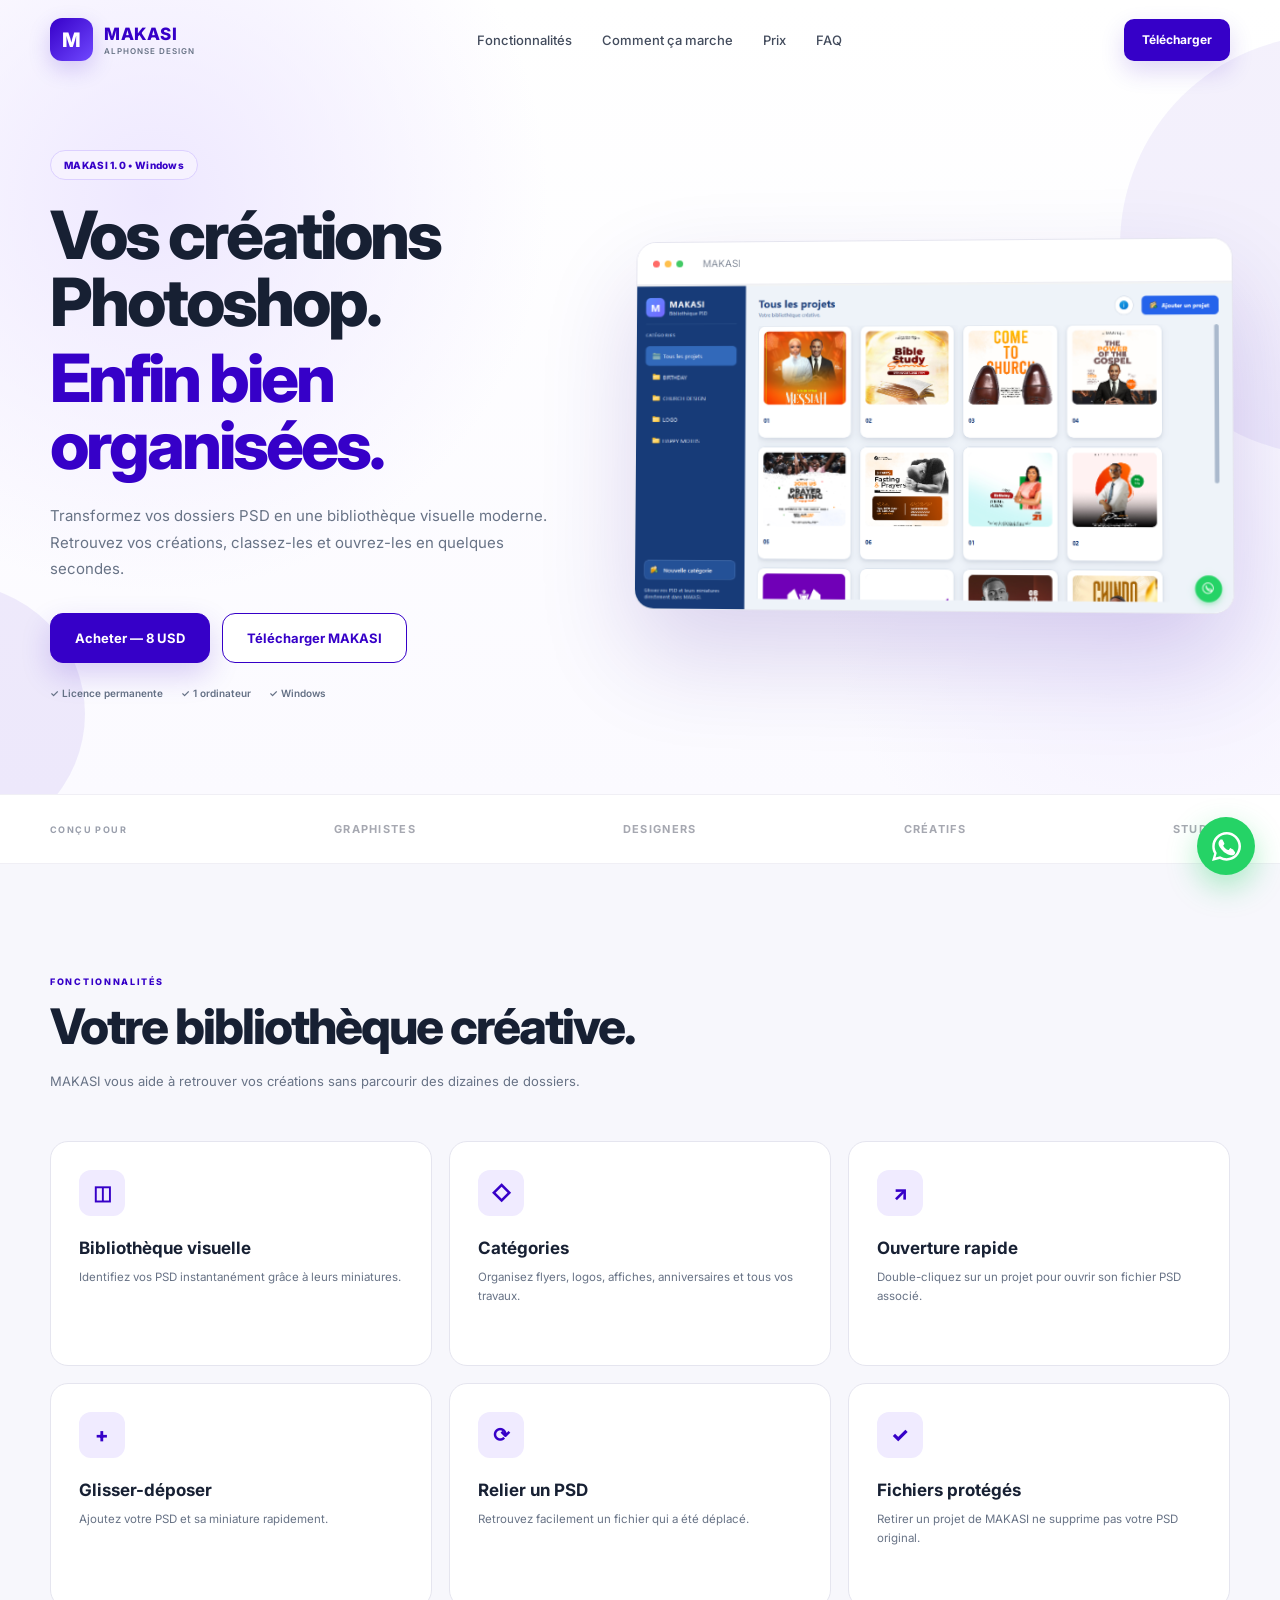
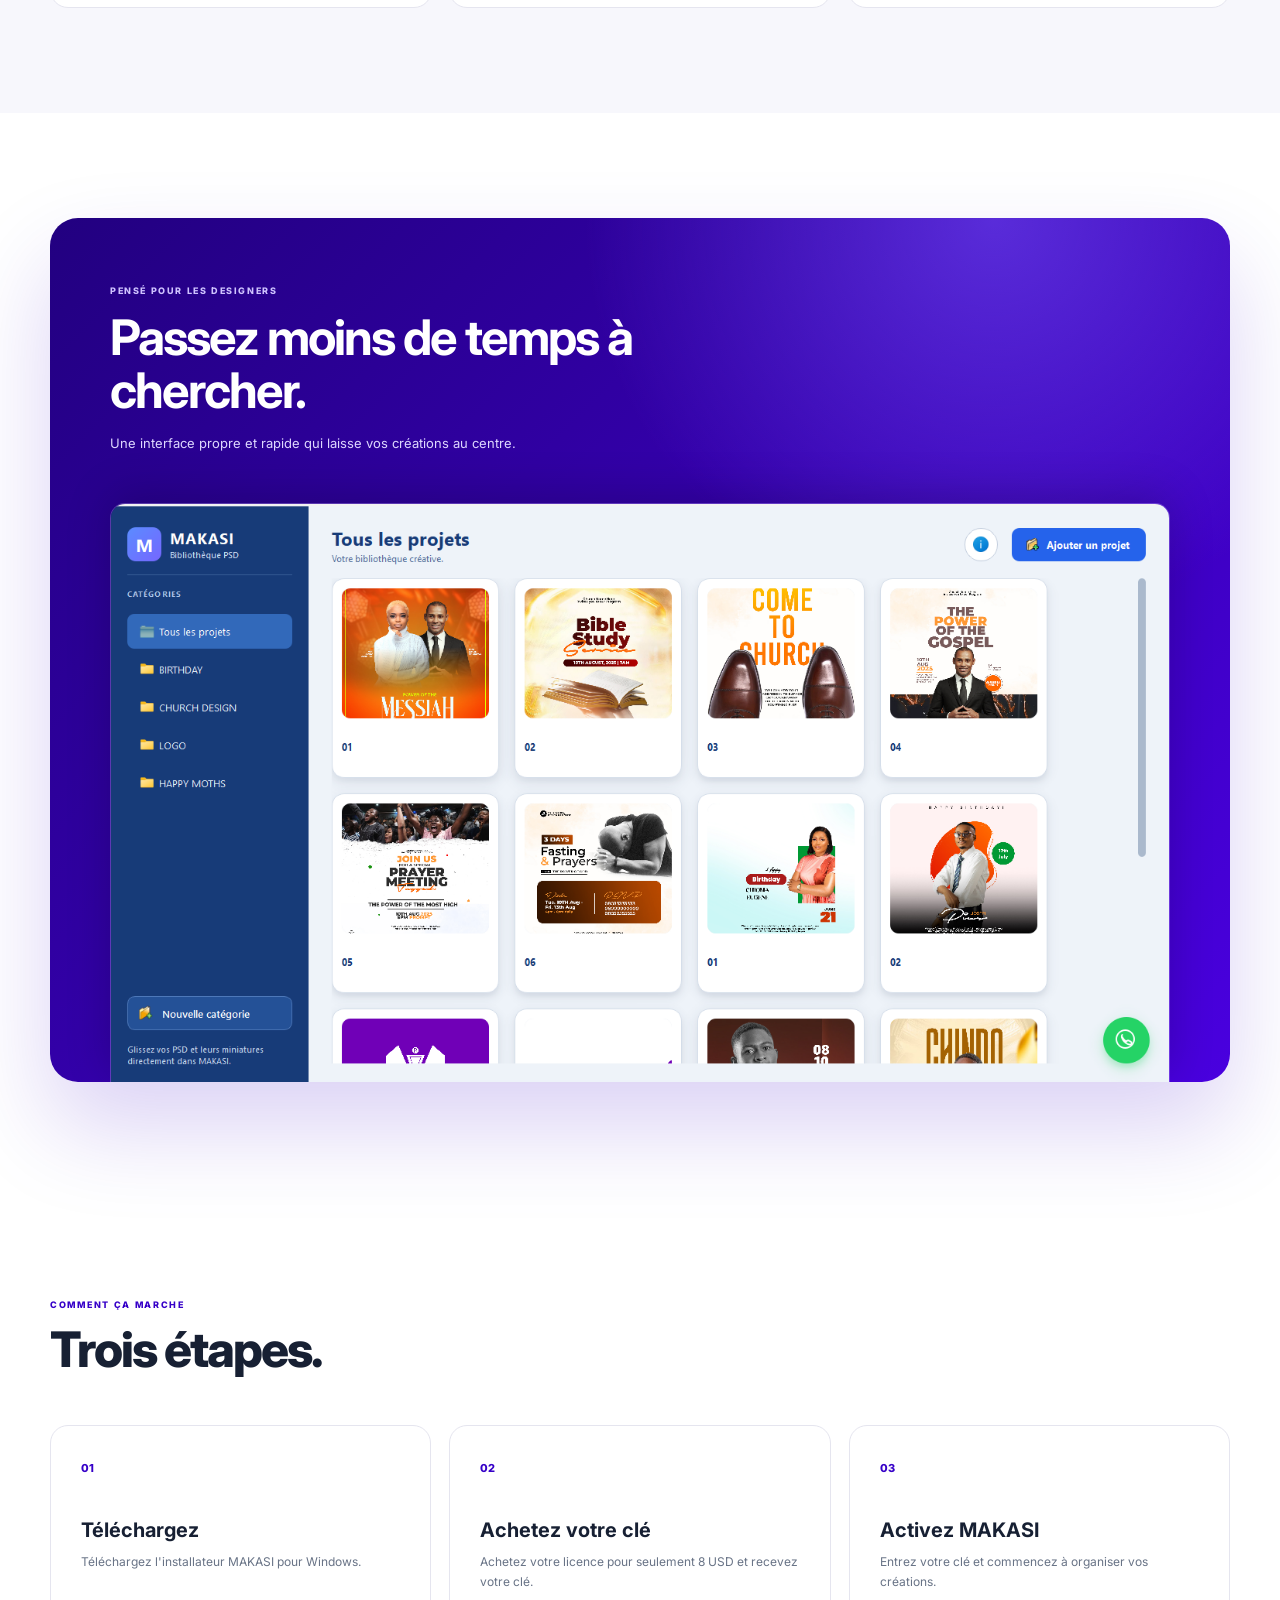
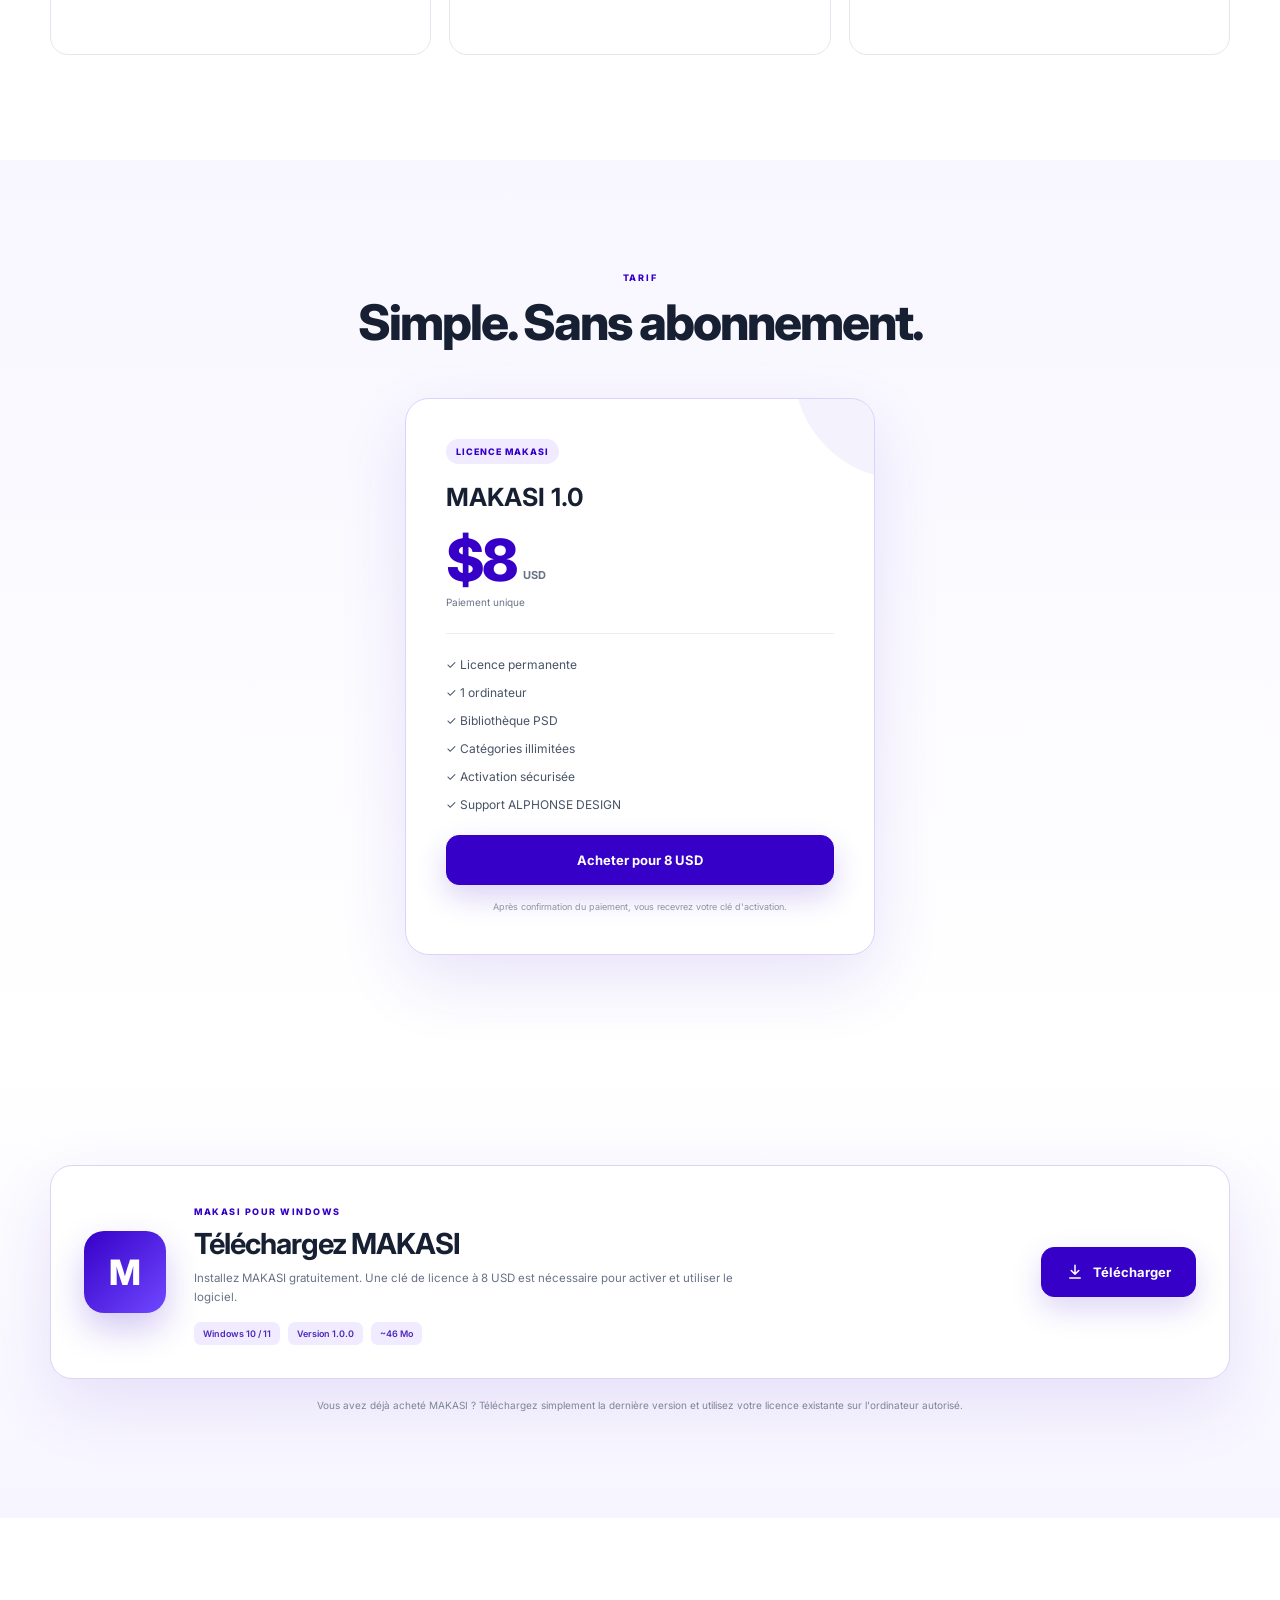
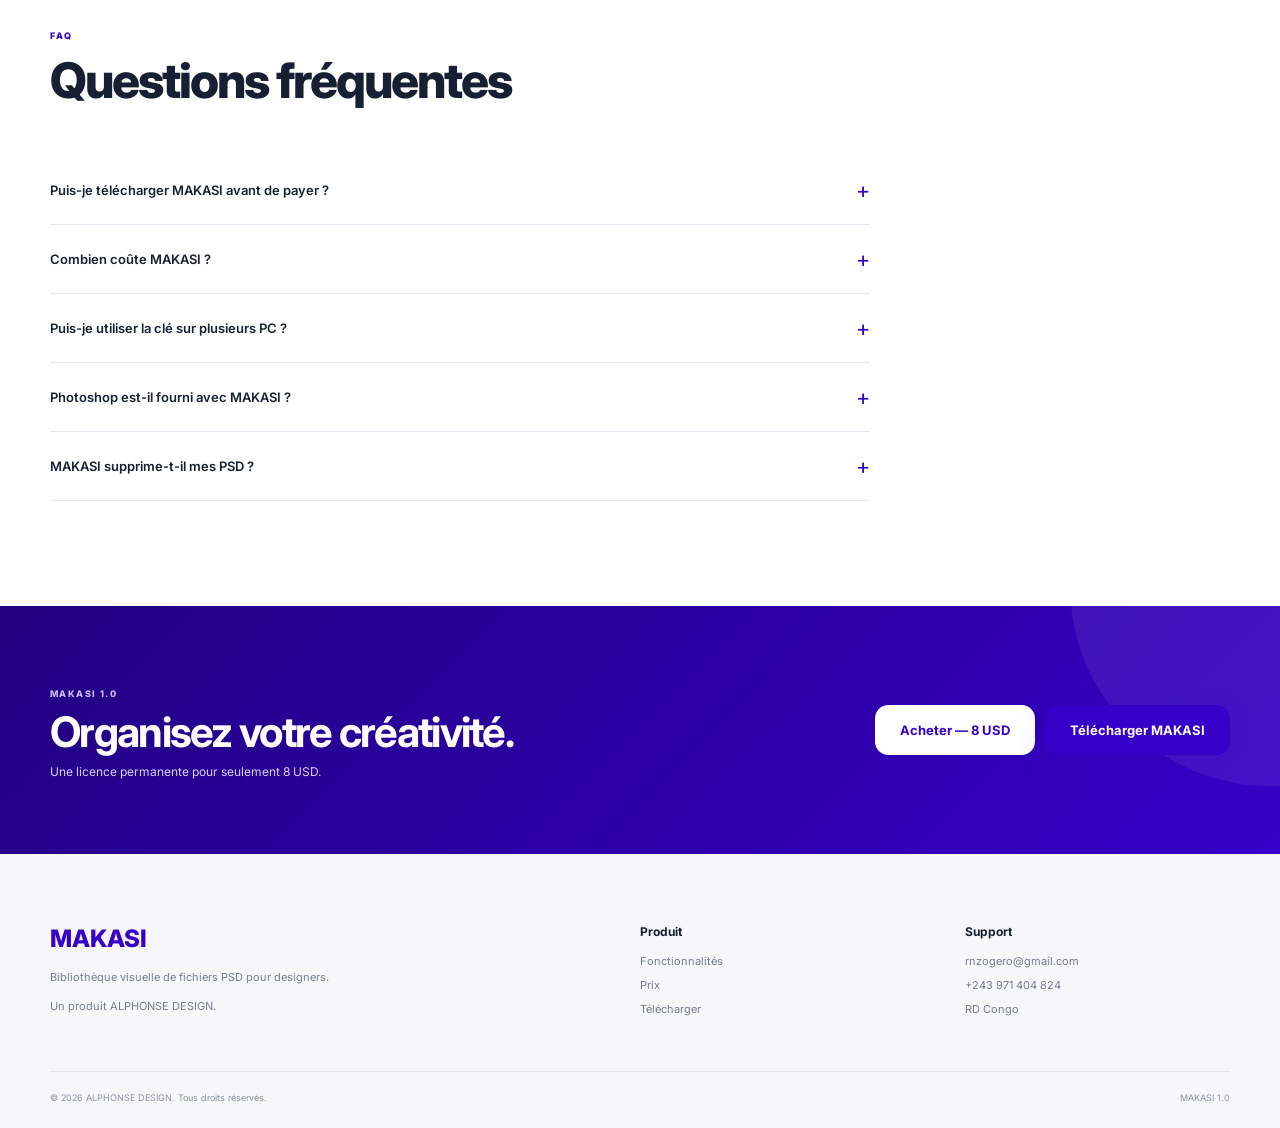
==== index.html @ d419f77a "Add files via upload" ====
<!DOCTYPE html>
<html lang="fr">
<head>
    <meta charset="UTF-8">
    <meta name="viewport" content="width=device-width, initial-scale=1.0">

    <meta
        name="description"
        content="MAKASI — Organisez, visualisez et ouvrez rapidement vos fichiers PSD."
    >

    <title>MAKASI — Bibliothèque PSD pour designers</title>

    <link rel="preconnect" href="https://fonts.googleapis.com">
    <link rel="preconnect" href="https://fonts.gstatic.com" crossorigin>

    <link
        href="https://fonts.googleapis.com/css2?family=Inter:wght@400;500;600;700;800&display=swap"
        rel="stylesheet"
    >

    <link rel="stylesheet" href="style.css">
</head>

<body>


<!-- =========================================================
     NAVIGATION
========================================================= -->

<header class="navbar">

    <div class="container nav">

        <a href="#home" class="brand">
            <div class="brand-icon">M</div>

            <div>
                <strong>MAKASI</strong>
                <small>ALPHONSE DESIGN</small>
            </div>
        </a>


        <nav id="navLinks">

            <a href="#features">
                Fonctionnalités
            </a>

            <a href="#how">
                Comment ça marche
            </a>

            <a href="#pricing">
                Prix
            </a>

            <a href="#faq">
                FAQ
            </a>

        </nav>


        <a
            href="#download"
            class="nav-download"
        >
            Télécharger
        </a>


        <button
            id="mobileMenu"
            class="mobile-menu"
            aria-label="Menu"
        >
            ☰
        </button>

    </div>

</header>



<main>


<!-- =========================================================
     HERO
========================================================= -->

<section id="home" class="hero">

    <div class="orb orb1"></div>
    <div class="orb orb2"></div>

    <div class="container hero-grid">

        <div class="hero-content reveal">

            <span class="badge">
                MAKASI 1.0 • Windows
            </span>

            <h1>
                Vos créations Photoshop.
                <span>Enfin bien organisées.</span>
            </h1>

            <p>
                Transformez vos dossiers PSD en une bibliothèque
                visuelle moderne. Retrouvez vos créations,
                classez-les et ouvrez-les en quelques secondes.
            </p>

            <div class="hero-buttons">

                <a
                    href="#pricing"
                    class="button primary"
                >
                    Acheter — 8 USD
                </a>

                <a
                    href="#download"
                    class="button secondary"
                >
                    Télécharger MAKASI
                </a>

            </div>


            <div class="hero-info">

                <span>✓ Licence permanente</span>

                <span>✓ 1 ordinateur</span>

                <span>✓ Windows</span>

            </div>

        </div>


        <div class="hero-preview reveal">

            <div class="software-window">

                <div class="window-bar">

                    <div class="dots">
                        <i></i>
                        <i></i>
                        <i></i>
                    </div>

                    <span>MAKASI</span>

                </div>

                <img
                    src="assets/makasi-screen.png"
                    alt="Interface de MAKASI"
                >

            </div>

        </div>

    </div>

</section>



<!-- =========================================================
     TARGET
========================================================= -->

<section class="audience">

    <div class="container audience-content">

        <span>
            CONÇU POUR
        </span>

        <strong>GRAPHISTES</strong>
        <strong>DESIGNERS</strong>
        <strong>CRÉATIFS</strong>
        <strong>STUDIOS</strong>

    </div>

</section>



<!-- =========================================================
     FEATURES
========================================================= -->

<section
    id="features"
    class="section features"
>

    <div class="container">

        <div class="section-title reveal">

            <span>FONCTIONNALITÉS</span>

            <h2>
                Votre bibliothèque créative.
            </h2>

            <p>
                MAKASI vous aide à retrouver vos créations
                sans parcourir des dizaines de dossiers.
            </p>

        </div>


        <div class="feature-grid">


            <article class="feature reveal">

                <div class="feature-icon">
                    ◫
                </div>

                <h3>
                    Bibliothèque visuelle
                </h3>

                <p>
                    Identifiez vos PSD instantanément
                    grâce à leurs miniatures.
                </p>

            </article>


            <article class="feature reveal">

                <div class="feature-icon">
                    ◇
                </div>

                <h3>
                    Catégories
                </h3>

                <p>
                    Organisez flyers, logos, affiches,
                    anniversaires et tous vos travaux.
                </p>

            </article>


            <article class="feature reveal">

                <div class="feature-icon">
                    ↗
                </div>

                <h3>
                    Ouverture rapide
                </h3>

                <p>
                    Double-cliquez sur un projet pour
                    ouvrir son fichier PSD associé.
                </p>

            </article>


            <article class="feature reveal">

                <div class="feature-icon">
                    +
                </div>

                <h3>
                    Glisser-déposer
                </h3>

                <p>
                    Ajoutez votre PSD et sa miniature
                    rapidement.
                </p>

            </article>


            <article class="feature reveal">

                <div class="feature-icon">
                    ⟳
                </div>

                <h3>
                    Relier un PSD
                </h3>

                <p>
                    Retrouvez facilement un fichier
                    qui a été déplacé.
                </p>

            </article>


            <article class="feature reveal">

                <div class="feature-icon">
                    ✓
                </div>

                <h3>
                    Fichiers protégés
                </h3>

                <p>
                    Retirer un projet de MAKASI ne
                    supprime pas votre PSD original.
                </p>

            </article>


        </div>

    </div>

</section>



<!-- =========================================================
     SHOWCASE
========================================================= -->

<section class="section">

    <div class="container">

        <div class="showcase reveal">

            <div class="showcase-text">

                <span>
                    PENSÉ POUR LES DESIGNERS
                </span>

                <h2>
                    Passez moins de temps à chercher.
                </h2>

                <p>
                    Une interface propre et rapide qui
                    laisse vos créations au centre.
                </p>

            </div>


            <div class="showcase-image">

                <img
                    src="assets/makasi-screen.png"
                    alt="MAKASI bibliothèque PSD"
                >

            </div>

        </div>

    </div>

</section>



<!-- =========================================================
     HOW
========================================================= -->

<section
    id="how"
    class="section how"
>

    <div class="container">

        <div class="section-title reveal">

            <span>
                COMMENT ÇA MARCHE
            </span>

            <h2>
                Trois étapes.
            </h2>

        </div>


        <div class="steps">


            <article class="step reveal">

                <b>01</b>

                <h3>
                    Téléchargez
                </h3>

                <p>
                    Téléchargez l'installateur MAKASI
                    pour Windows.
                </p>

            </article>


            <article class="step reveal">

                <b>02</b>

                <h3>
                    Achetez votre clé
                </h3>

                <p>
                    Achetez votre licence pour seulement
                    8 USD et recevez votre clé.
                </p>

            </article>


            <article class="step reveal">

                <b>03</b>

                <h3>
                    Activez MAKASI
                </h3>

                <p>
                    Entrez votre clé et commencez
                    à organiser vos créations.
                </p>

            </article>


        </div>

    </div>

</section>



<!-- =========================================================
     PRICING
========================================================= -->

<section
    id="pricing"
    class="section pricing"
>

    <div class="container">

        <div class="section-title center reveal">

            <span>
                TARIF
            </span>

            <h2>
                Simple. Sans abonnement.
            </h2>

        </div>


        <div class="price-card reveal">

            <span class="price-label">
                LICENCE MAKASI
            </span>

            <h3>
                MAKASI 1.0
            </h3>


            <div class="price">

                <strong>
                    $8
                </strong>

                <span>
                    USD
                </span>

            </div>


            <p class="once">
                Paiement unique
            </p>


            <ul>

                <li>
                    ✓ Licence permanente
                </li>

                <li>
                    ✓ 1 ordinateur
                </li>

                <li>
                    ✓ Bibliothèque PSD
                </li>

                <li>
                    ✓ Catégories illimitées
                </li>

                <li>
                    ✓ Activation sécurisée
                </li>

                <li>
                    ✓ Support ALPHONSE DESIGN
                </li>

            </ul>


            <a
                href="https://wa.me/243971404824?text=Bonjour%20ALPHONSE%20DESIGN%2C%20je%20souhaite%20acheter%20une%20licence%20MAKASI%20%C3%A0%208%20USD."
                target="_blank"
                rel="noopener"
                class="button primary full"
            >
                Acheter pour 8 USD
            </a>


            <small>
                Après confirmation du paiement,
                vous recevrez votre clé d'activation.
            </small>

        </div>

    </div>

</section>



<!-- =========================================================
     DOWNLOAD
========================================================= -->

<section
    id="download"
    class="section download"
>

    <div class="container">

        <div class="download-box reveal">

            <div class="download-icon">
                M
            </div>


            <div class="download-content">

                <span>
                    MAKASI POUR WINDOWS
                </span>

                <h2>
                    Téléchargez MAKASI
                </h2>

                <p>
                    Installez MAKASI gratuitement.
                    Une clé de licence à 8 USD est nécessaire
                    pour activer et utiliser le logiciel.
                </p>


                <div class="requirements">

                    <span>
                        Windows 10 / 11
                    </span>

                    <span>
                        Version 1.0.0
                    </span>

                    <span>
                        ~46 Mo
                    </span>

                </div>

            </div>


            <a
                class="button download-button"
                href="https://github.com/AlphonsedesignAD/makasi-downloads/releases/download/v1.0.0/MAKASI-Setup-1.0.0.exe"
                download
            >

                <svg
                    viewBox="0 0 24 24"
                    aria-hidden="true"
                >

                    <path
                        d="M12 3v12m0 0 5-5m-5 5-5-5M5 20h14"
                    />

                </svg>

                Télécharger

            </a>

        </div>


        <p class="download-note reveal">

            Vous avez déjà acheté MAKASI ?
            Téléchargez simplement la dernière version et
            utilisez votre licence existante sur l'ordinateur autorisé.

        </p>

    </div>

</section>



<!-- =========================================================
     FAQ
========================================================= -->

<section
    id="faq"
    class="section faq-section"
>

    <div class="container">

        <div class="section-title reveal">

            <span>
                FAQ
            </span>

            <h2>
                Questions fréquentes
            </h2>

        </div>


        <div class="faq">


            <article class="faq-item reveal">

                <button class="faq-question">

                    Puis-je télécharger MAKASI avant de payer ?

                    <span>+</span>

                </button>

                <div class="faq-answer">

                    <p>
                        Oui. L'installateur peut être téléchargé
                        gratuitement. Une clé de licence est toutefois
                        nécessaire pour activer MAKASI.
                    </p>

                </div>

            </article>


            <article class="faq-item reveal">

                <button class="faq-question">

                    Combien coûte MAKASI ?

                    <span>+</span>

                </button>

                <div class="faq-answer">

                    <p>
                        La licence MAKASI 1.0 coûte 8 USD,
                        en paiement unique.
                    </p>

                </div>

            </article>


            <article class="faq-item reveal">

                <button class="faq-question">

                    Puis-je utiliser la clé sur plusieurs PC ?

                    <span>+</span>

                </button>

                <div class="faq-answer">

                    <p>
                        Une clé MAKASI est associée à un ordinateur.
                        En cas de changement légitime de PC,
                        contactez le support.
                    </p>

                </div>

            </article>


            <article class="faq-item reveal">

                <button class="faq-question">

                    Photoshop est-il fourni avec MAKASI ?

                    <span>+</span>

                </button>

                <div class="faq-answer">

                    <p>
                        Non. MAKASI organise et ouvre vos fichiers PSD.
                        Adobe Photoshop est un produit indépendant
                        et n'est pas inclus.
                    </p>

                </div>

            </article>


            <article class="faq-item reveal">

                <button class="faq-question">

                    MAKASI supprime-t-il mes PSD ?

                    <span>+</span>

                </button>

                <div class="faq-answer">

                    <p>
                        Non. Lorsque vous retirez un projet de MAKASI,
                        votre fichier Photoshop original reste
                        sur votre ordinateur.
                    </p>

                </div>

            </article>


        </div>

    </div>

</section>



<!-- =========================================================
     CTA
========================================================= -->

<section class="cta">

    <div class="container cta-content reveal">

        <div>

            <span>
                MAKASI 1.0
            </span>

            <h2>
                Organisez votre créativité.
            </h2>

            <p>
                Une licence permanente pour seulement 8 USD.
            </p>

        </div>


        <div class="cta-actions">

            <a
                href="https://wa.me/243971404824?text=Bonjour%20ALPHONSE%20DESIGN%2C%20je%20souhaite%20acheter%20MAKASI%20%C3%A0%208%20USD."
                target="_blank"
                rel="noopener"
                class="button white"
            >
                Acheter — 8 USD
            </a>


            <a
    class="button download-button"
    href="https://github.com/AlphonsedesignAD/makasi-downloads/releases/download/v1.0.0/MAKASI-Setup-1.0.0.exe"
>
    Télécharger MAKASI
</a>
        </div>

    </div>

</section>


</main>



<!-- =========================================================
     FOOTER
========================================================= -->

<footer>

    <div class="container footer-grid">

        <div>

            <strong class="footer-logo">
                MAKASI
            </strong>

            <p>
                Bibliothèque visuelle de fichiers PSD
                pour designers.
            </p>

            <p>
                Un produit ALPHONSE DESIGN.
            </p>

        </div>


        <div>

            <strong>
                Produit
            </strong>

            <a href="#features">
                Fonctionnalités
            </a>

            <a href="#pricing">
                Prix
            </a>

            <a href="#download">
                Télécharger
            </a>

        </div>


        <div>

            <strong>
                Support
            </strong>

            <a
                href="mailto:rnzogero@gmail.com"
            >
                rnzogero@gmail.com
            </a>

            <a
                href="https://wa.me/243971404824"
                target="_blank"
                rel="noopener"
            >
                +243 971 404 824
            </a>

            <span>
                RD Congo
            </span>

        </div>

    </div>


    <div class="container copyright">

        <span>
            © 2026 ALPHONSE DESIGN. Tous droits réservés.
        </span>

        <span>
            MAKASI 1.0
        </span>

    </div>

</footer>



<!-- =========================================================
     WHATSAPP FLOATING
========================================================= -->

<a
    href="https://wa.me/243971404824?text=Bonjour%2C%20je%20voudrais%20des%20informations%20sur%20MAKASI."
    target="_blank"
    rel="noopener"
    class="whatsapp"
    aria-label="Contacter MAKASI sur WhatsApp"
>

    <svg viewBox="0 0 24 24">

        <path
            d="M20.5 3.5A11.8 11.8 0 0 0 12.1 0C5.5 0 .2 5.3.2 11.9c0 2.1.5 4.1 1.6 5.9L0 24l6.4-1.7a12 12 0 0 0 5.7 1.4h.1c6.5 0 11.8-5.3 11.8-11.9 0-3.2-1.2-6.1-3.5-8.3ZM12.1 21.7a9.8 9.8 0 0 1-5-1.4l-.4-.2-3.8 1 1-3.7-.2-.4a9.8 9.8 0 1 1 8.4 4.7Zm5.4-7.3c-.3-.1-1.7-.8-2-1-.3-.1-.5-.1-.7.2-.2.3-.8 1-.9 1.2-.2.2-.3.2-.6.1-1.7-.8-2.8-1.5-3.9-3.4-.3-.5.3-.5.8-1.6.1-.2 0-.4 0-.6L8.8 6.6c-.2-.5-.5-.4-.7-.4h-.6c-.2 0-.6.1-.9.4-.3.3-1.2 1.2-1.2 2.9s1.3 3.4 1.4 3.6c.2.2 2.5 3.8 6 5.3.8.4 1.5.6 2 .7.8.3 1.6.2 2.2.1.7-.1 1.7-.7 1.9-1.3.2-.7.2-1.3.2-1.4-.1-.1-.3-.2-.6-.3Z"
        />

    </svg>

</a>


<script src="script.js"></script>

</body>
</html>
---- style.css ----
/* ============================================================
   MAKASI — WEBSITE
   ALPHONSE DESIGN
============================================================ */

:root {
    --purple: #3600c8;
    --purple-dark: #220080;
    --purple-deep: #19005f;
    --purple-light: #7048ff;

    --blue: #2563eb;
    --green: #25d366;
    --red: #dc3545;

    --text: #172033;
    --text-soft: #3f495b;
    --muted: #687386;
    --muted-light: #929aaa;

    --white: #ffffff;

    --background: #ffffff;
    --soft: #f7f7fc;
    --purple-soft: #f4f0ff;

    --border: #e5e5ef;
    --border-purple: #ddd3fa;

    --shadow:
        0 25px 70px rgba(54, 0, 200, 0.11);

    --shadow-big:
        0 45px 100px rgba(43, 0, 150, 0.16);

    --radius: 18px;
}


/* ============================================================
   RESET
============================================================ */

* {
    box-sizing: border-box;
    margin: 0;
    padding: 0;
}


html {
    scroll-behavior: smooth;
}


body {
    min-height: 100vh;

    font-family:
        "Inter",
        "Segoe UI",
        Arial,
        sans-serif;

    background: var(--background);

    color: var(--text);

    overflow-x: hidden;

    -webkit-font-smoothing: antialiased;
}


body,
button,
input {
    font-family:
        "Inter",
        "Segoe UI",
        Arial,
        sans-serif;
}


a {
    color: inherit;
    text-decoration: none;
}


button {
    font: inherit;
}


img {
    display: block;
    max-width: 100%;
}


.container {
    width: min(
        1180px,
        calc(100% - 48px)
    );

    margin-inline: auto;
}


/* ============================================================
   NAVBAR
============================================================ */

.navbar {
    position: fixed;

    z-index: 1000;

    top: 0;
    left: 0;
    right: 0;

    padding: 18px 0;

    transition:
        background .3s ease,
        box-shadow .3s ease,
        padding .3s ease;
}


.navbar.scrolled {
    padding: 11px 0;

    background:
        rgba(255, 255, 255, .92);

    backdrop-filter: blur(20px);
    -webkit-backdrop-filter: blur(20px);

    border-bottom:
        1px solid rgba(225, 224, 235, .75);

    box-shadow:
        0 8px 35px
        rgba(23, 32, 51, .06);
}


.nav {
    display: flex;

    align-items: center;

    justify-content: space-between;

    gap: 32px;
}


/* ============================================================
   BRAND
============================================================ */

.brand {
    display: flex;

    align-items: center;

    gap: 11px;

    flex-shrink: 0;
}


.brand-icon {
    width: 43px;
    height: 43px;

    display: grid;

    place-items: center;

    color: #ffffff;

    background:
        linear-gradient(
            135deg,
            var(--purple),
            var(--purple-light)
        );

    border-radius: 12px;

    font-size: 20px;

    font-weight: 800;

    box-shadow:
        0 8px 22px
        rgba(54, 0, 200, .18);
}


.brand strong {
    display: block;

    color: var(--purple);

    font-size: 17px;

    font-weight: 800;

    letter-spacing: .6px;
}


.brand small {
    display: block;

    margin-top: 2px;

    color: var(--muted);

    font-size: 8px;

    font-weight: 600;

    letter-spacing: 1px;
}


/* ============================================================
   NAV LINKS
============================================================ */

.nav nav {
    display: flex;

    align-items: center;

    gap: 30px;
}


.nav nav a {
    position: relative;

    color: #424b5c;

    font-size: 13px;

    font-weight: 500;

    transition: color .2s ease;
}


.nav nav a::after {
    content: "";

    position: absolute;

    left: 0;
    right: 100%;
    bottom: -7px;

    height: 2px;

    background: var(--purple);

    border-radius: 10px;

    transition: right .25s ease;
}


.nav nav a:hover {
    color: var(--purple);
}


.nav nav a:hover::after {
    right: 0;
}


.nav-download {
    display: inline-flex;

    align-items: center;

    justify-content: center;

    min-height: 42px;

    padding: 0 18px;

    border-radius: 10px;

    color: #ffffff;

    background: var(--purple);

    font-size: 12px;

    font-weight: 700;

    box-shadow:
        0 10px 25px
        rgba(54, 0, 200, .16);

    transition:
        transform .2s ease,
        background .2s ease,
        box-shadow .2s ease;
}


.nav-download:hover {
    background: #2b00a6;

    transform: translateY(-2px);

    box-shadow:
        0 14px 30px
        rgba(54, 0, 200, .23);
}


.mobile-menu {
    display: none;

    padding: 5px;

    border: 0;

    background: transparent;

    color: var(--purple);

    cursor: pointer;

    font-size: 25px;
}


/* ============================================================
   GENERAL BUTTON
============================================================ */

.button {
    display: inline-flex;

    align-items: center;

    justify-content: center;

    gap: 9px;

    min-height: 50px;

    padding: 0 24px;

    border:
        1px solid var(--purple);

    border-radius: 13px;

    cursor: pointer;

    font-size: 13px;

    font-weight: 700;

    transition:
        transform .2s ease,
        box-shadow .2s ease,
        background .2s ease,
        color .2s ease,
        border-color .2s ease;
}


.button.primary {
    background: var(--purple);

    color: #ffffff;

    box-shadow:
        0 12px 30px
        rgba(54, 0, 200, .18);
}


.button.primary:hover {
    background: #2b00a7;

    transform: translateY(-2px);

    box-shadow:
        0 18px 38px
        rgba(54, 0, 200, .25);
}


.button.secondary {
    background: #ffffff;

    color: var(--purple);

    box-shadow: none;
}


.button.secondary:hover {
    background: var(--purple);

    color: #ffffff;

    transform: translateY(-2px);
}


.button.full {
    width: 100%;
}


/* ============================================================
   HERO
============================================================ */

.hero {
    position: relative;

    min-height: 760px;

    display: flex;

    align-items: center;

    padding:
        150px 0 95px;

    overflow: hidden;

    background:
        radial-gradient(
            circle at 12% 25%,
            #eee8ff 0,
            transparent 31%
        ),
        radial-gradient(
            circle at 90% 75%,
            #f3efff 0,
            transparent 25%
        ),
        linear-gradient(
            180deg,
            #ffffff,
            #fbfaff
        );
}


.hero-grid {
    position: relative;

    z-index: 2;

    display: grid;

    grid-template-columns:
        .92fr 1.08fr;

    align-items: center;

    gap: 70px;
}


.hero-content {
    position: relative;
}


.badge {
    display: inline-flex;

    align-items: center;

    padding: 8px 13px;

    margin-bottom: 22px;

    border:
        1px solid #dcd0ff;

    border-radius: 999px;

    background: #f6f2ff;

    color: var(--purple);

    font-size: 10px;

    font-weight: 800;

    letter-spacing: .3px;
}


.hero h1 {
    max-width: 670px;

    color: var(--text);

    font-size:
        clamp(
            45px,
            5.2vw,
            72px
        );

    line-height: 1;

    font-weight: 800;

    letter-spacing: -3px;
}


.hero h1 span {
    display: block;

    margin-top: 10px;

    color: var(--purple);
}


.hero-content > p {
    max-width: 590px;

    margin-top: 25px;

    color: var(--muted);

    font-size: 15px;

    line-height: 1.75;
}


.hero-buttons {
    display: flex;

    flex-wrap: wrap;

    gap: 12px;

    margin-top: 31px;
}


.hero-info {
    display: flex;

    flex-wrap: wrap;

    gap: 18px;

    margin-top: 24px;

    color: #647085;

    font-size: 10px;

    font-weight: 600;
}


/* ============================================================
   HERO PREVIEW
============================================================ */

.hero-preview {
    position: relative;
}


.software-window {
    position: relative;

    z-index: 2;

    overflow: hidden;

    background: #ffffff;

    border:
        1px solid var(--border);

    border-radius: 20px;

    box-shadow: var(--shadow-big);

    transform:
        perspective(1200px)
        rotateY(-3deg)
        rotateX(1.5deg);

    transition:
        transform .5s
        cubic-bezier(.2, .8, .2, 1);
}


.software-window:hover {
    transform:
        perspective(1200px)
        rotateY(0)
        rotateX(0)
        translateY(-5px);
}


.window-bar {
    height: 43px;

    display: flex;

    align-items: center;

    gap: 20px;

    padding: 0 16px;

    color: #858d9b;

    background: #ffffff;

    border-bottom:
        1px solid #eeeeF3;

    font-size: 10px;
}


.dots {
    display: flex;

    gap: 5px;
}


.dots i {
    width: 7px;
    height: 7px;

    display: block;

    border-radius: 50%;

    background: #d9dbe2;
}


.dots i:nth-child(1) {
    background: #ff6b67;
}


.dots i:nth-child(2) {
    background: #ffc04d;
}


.dots i:nth-child(3) {
    background: #42ca65;
}


.software-window img {
    width: 100%;

    min-height: 300px;

    object-fit: cover;
}


/* ============================================================
   HERO DECORATIONS
============================================================ */

.orb {
    position: absolute;

    border-radius: 50%;

    pointer-events: none;

    background: var(--purple);
}


.orb1 {
    width: 420px;
    height: 420px;

    top: 35px;
    right: -260px;

    opacity: .055;
}


.orb2 {
    width: 260px;
    height: 260px;

    left: -175px;
    bottom: -50px;

    opacity: .07;
}


/* ============================================================
   AUDIENCE
============================================================ */

.audience {
    padding: 27px 0;

    background: #ffffff;

    border-top:
        1px solid #f0eff5;

    border-bottom:
        1px solid #f0eff5;
}


.audience-content {
    display: flex;

    align-items: center;

    justify-content: space-between;

    gap: 25px;
}


.audience-content span {
    color: #9a9fac;

    font-size: 9px;

    font-weight: 700;

    letter-spacing: 1.4px;
}


.audience-content strong {
    color: #a6a8b1;

    font-size: 11px;

    font-weight: 700;

    letter-spacing: 1.3px;
}


/* ============================================================
   SECTIONS
============================================================ */

.section {
    padding: 105px 0;
}


.section-title {
    max-width: 710px;

    margin-bottom: 48px;
}


.section-title.center {
    margin-inline: auto;

    text-align: center;
}


.section-title > span {
    display: inline-block;

    margin-bottom: 14px;

    color: var(--purple);

    font-size: 9px;

    font-weight: 800;

    letter-spacing: 1.7px;
}


.section-title h2 {
    color: var(--text);

    font-size:
        clamp(
            34px,
            4vw,
            49px
        );

    line-height: 1.08;

    font-weight: 800;

    letter-spacing: -2px;
}


.section-title p {
    max-width: 620px;

    margin-top: 16px;

    color: var(--muted);

    font-size: 13px;

    line-height: 1.75;
}


/* ============================================================
   FEATURES
============================================================ */

.features {
    background: var(--soft);
}


.feature-grid {
    display: grid;

    grid-template-columns:
        repeat(3, 1fr);

    gap: 17px;
}


.feature {
    position: relative;

    min-height: 225px;

    padding: 28px;

    overflow: hidden;

    background: #ffffff;

    border:
        1px solid var(--border);

    border-radius: 18px;

    transition:
        transform .25s ease,
        border-color .25s ease,
        box-shadow .25s ease;
}


.feature::after {
    content: "";

    position: absolute;

    width: 90px;
    height: 90px;

    right: -55px;
    bottom: -55px;

    border-radius: 50%;

    background: var(--purple);

    opacity: 0;

    transition:
        opacity .25s ease,
        transform .3s ease;
}


.feature:hover {
    transform: translateY(-7px);

    border-color: #d0c3f7;

    box-shadow: var(--shadow);
}


.feature:hover::after {
    opacity: .055;

    transform: scale(1.5);
}


.feature-icon {
    width: 46px;
    height: 46px;

    display: grid;

    place-items: center;

    margin-bottom: 22px;

    border-radius: 12px;

    background: #f0ebff;

    color: var(--purple);

    font-size: 20px;

    font-weight: 800;
}


.feature h3 {
    color: var(--text);

    font-size: 17px;

    font-weight: 700;
}


.feature p {
    margin-top: 10px;

    color: var(--muted);

    font-size: 11.5px;

    line-height: 1.7;
}


/* ============================================================
   SHOWCASE
============================================================ */

.showcase {
    overflow: hidden;

    padding:
        60px 60px 0;

    border-radius: 28px;

    color: #ffffff;

    background:
        radial-gradient(
            circle at 80% 0,
            rgba(120, 80, 255, .55),
            transparent 32%
        ),
        linear-gradient(
            135deg,
            var(--purple-dark),
            #4900df
        );

    box-shadow:
        0 45px 95px
        rgba(54, 0, 200, .18);
}


.showcase-text {
    max-width: 650px;
}


.showcase-text > span {
    color: #cfc3ff;

    font-size: 9px;

    font-weight: 800;

    letter-spacing: 1.6px;
}


.showcase-text h2 {
    max-width: 650px;

    margin-top: 14px;

    color: #ffffff;

    font-size:
        clamp(
            34px,
            4vw,
            49px
        );

    line-height: 1.08;

    letter-spacing: -2px;
}


.showcase-text p {
    max-width: 550px;

    margin-top: 15px;

    color: #ded7ff;

    font-size: 13px;

    line-height: 1.7;
}


.showcase-image {
    margin-top: 48px;

    overflow: hidden;

    border:
        1px solid
        rgba(255,255,255,.22);

    border-bottom: 0;

    border-radius:
        15px 15px 0 0;

    box-shadow:
        0 -8px 45px
        rgba(0,0,0,.2);
}


.showcase-image img {
    width: 100%;
}


/* ============================================================
   HOW
============================================================ */

.how {
    background: #ffffff;
}


.steps {
    display: grid;

    grid-template-columns:
        repeat(3, 1fr);

    gap: 18px;
}


.step {
    position: relative;

    min-height: 230px;

    padding: 30px;

    background: #ffffff;

    border:
        1px solid var(--border);

    border-radius: 18px;

    transition:
        transform .25s ease,
        box-shadow .25s ease,
        border-color .25s ease;
}


.step:hover {
    transform:
        translateY(-5px);

    border-color:
        #d6caf7;

    box-shadow:
        0 20px 50px
        rgba(54,0,200,.08);
}


.step b {
    color: var(--purple);

    font-size: 11px;

    font-weight: 800;
}


.step h3 {
    margin-top: 42px;

    color: var(--text);

    font-size: 20px;
}


.step p {
    margin-top: 10px;

    color: var(--muted);

    font-size: 12px;

    line-height: 1.7;
}


/* ============================================================
   PRICING
============================================================ */

.pricing {
    position: relative;

    overflow: hidden;

    background:
        linear-gradient(
            180deg,
            #f8f6ff,
            #ffffff
        );
}


.price-card {
    position: relative;

    width:
        min(
            470px,
            100%
        );

    margin-inline: auto;

    padding: 40px;

    overflow: hidden;

    background: #ffffff;

    border:
        1px solid var(--border-purple);

    border-radius: 24px;

    box-shadow: var(--shadow);
}


.price-card::before {
    content: "";

    position: absolute;

    width: 220px;
    height: 220px;

    right: -140px;
    top: -140px;

    border-radius: 50%;

    background: var(--purple);

    opacity: .05;
}


.price-label {
    position: relative;

    z-index: 2;

    display: inline-block;

    padding:
        7px 10px;

    background: #f0ebff;

    color: var(--purple);

    border-radius: 999px;

    font-size: 9px;

    font-weight: 800;

    letter-spacing: 1px;
}


.price-card h3 {
    position: relative;

    z-index: 2;

    margin-top: 18px;

    color: var(--text);

    font-size: 25px;
}


.price {
    position: relative;

    z-index: 2;

    display: flex;

    align-items: flex-end;

    gap: 8px;

    margin-top: 19px;
}


.price strong {
    color: var(--purple);

    font-size: 58px;

    line-height: 1;

    font-weight: 800;

    letter-spacing: -3px;
}


.price span {
    margin-bottom: 7px;

    color: var(--muted);

    font-size: 11px;

    font-weight: 700;
}


.once {
    margin-top: 7px;

    color: var(--muted);

    font-size: 10px;
}


.price-card ul {
    position: relative;

    z-index: 2;

    display: grid;

    gap: 13px;

    margin-top: 25px;

    padding:
        23px 0;

    list-style: none;

    border-top:
        1px solid #ececf1;

    color: #485367;

    font-size: 12px;
}


.price-card small {
    position: relative;

    z-index: 2;

    display: block;

    margin-top: 15px;

    color: #8b94a5;

    text-align: center;

    font-size: 9px;

    line-height: 1.55;
}


/* ============================================================
   DOWNLOAD
============================================================ */

.download {
    background:
        linear-gradient(
            180deg,
            #ffffff,
            #f7f5ff
        );
}


.download-box {
    display: grid;

    grid-template-columns:
        auto 1fr auto;

    align-items: center;

    gap: 28px;

    padding: 33px;

    background: #ffffff;

    border:
        1px solid #dcd4f5;

    border-radius: 22px;

    box-shadow:
        0 25px 70px
        rgba(54, 0, 200, .10);
}


.download-icon {
    width: 82px;
    height: 82px;

    display: grid;

    place-items: center;

    border-radius: 20px;

    background:
        linear-gradient(
            135deg,
            var(--purple),
            var(--purple-light)
        );

    color: #ffffff;

    font-size: 35px;

    font-weight: 800;

    box-shadow:
        0 16px 35px
        rgba(54, 0, 200, .22);
}


.download-content > span {
    color: var(--purple);

    font-size: 9px;

    font-weight: 800;

    letter-spacing: 1.5px;
}


.download-content h2 {
    margin-top: 7px;

    color: var(--text);

    font-size: 29px;

    letter-spacing: -1px;
}


.download-content p {
    max-width: 570px;

    margin-top: 8px;

    color: var(--muted);

    font-size: 11.5px;

    line-height: 1.7;
}


.requirements {
    display: flex;

    flex-wrap: wrap;

    gap: 8px;

    margin-top: 14px;
}


.requirements span {
    padding: 6px 9px;

    background: #f0ebff;

    color: #4d27bb;

    border-radius: 7px;

    font-size: 9px;

    font-weight: 600;
}


.download-button {
    white-space: nowrap;

    background: var(--purple);

    color: #ffffff;

    box-shadow:
        0 12px 30px
        rgba(54,0,200,.17);
}


.download-button:hover {
    background: #2b00a7;

    transform: translateY(-2px);

    box-shadow:
        0 17px 35px
        rgba(54,0,200,.24);
}


.download-button svg {
    width: 18px;
    height: 18px;

    fill: none;

    stroke: currentColor;

    stroke-width: 2;

    stroke-linecap: round;

    stroke-linejoin: round;
}


.download-note {
    max-width: 700px;

    margin:
        18px auto 0;

    color: #7c8697;

    text-align: center;

    font-size: 10px;

    line-height: 1.6;
}


/* ============================================================
   FAQ
============================================================ */

.faq-section {
    background: #ffffff;
}


.faq {
    max-width: 820px;
}


.faq-item {
    border-bottom:
        1px solid var(--border);
}


.faq-question {
    width: 100%;

    display: flex;

    align-items: center;

    justify-content: space-between;

    gap: 20px;

    padding: 21px 0;

    border: 0;

    background: transparent;

    color: var(--text);

    cursor: pointer;

    text-align: left;

    font-size: 13px;

    font-weight: 600;
}


.faq-question span {
    color: var(--purple);

    font-size: 22px;

    font-weight: 400;

    transition:
        transform .25s ease;
}


.faq-answer {
    max-height: 0;

    overflow: hidden;

    transition:
        max-height .35s ease;
}


.faq-answer p {
    padding:
        0 0 25px;

    color: var(--muted);

    font-size: 12px;

    line-height: 1.8;
}


.faq-item.open
.faq-answer {
    max-height: 250px;
}


.faq-item.open
.faq-question span {
    transform: rotate(45deg);
}


/* ============================================================
   CTA
============================================================ */

.cta {
    position: relative;

    padding: 75px 0;

    overflow: hidden;

    color: #ffffff;

    background:
        linear-gradient(
            135deg,
            var(--purple-dark),
            var(--purple)
        );
}


.cta::after {
    content: "";

    position: absolute;

    width: 400px;
    height: 400px;

    right: -190px;
    top: -220px;

    border-radius: 50%;

    background:
        rgba(255,255,255,.08);
}


.cta-content {
    position: relative;

    z-index: 2;

    display: flex;

    align-items: center;

    justify-content: space-between;

    gap: 40px;
}


.cta-content > div:first-child > span {
    color: #cbbcff;

    font-size: 9px;

    font-weight: 800;

    letter-spacing: 1.4px;
}


.cta h2 {
    margin-top: 8px;

    color: #ffffff;

    font-size:
        clamp(
            32px,
            4vw,
            42px
        );

    line-height: 1.1;

    letter-spacing: -1.7px;
}


.cta p {
    margin-top: 9px;

    color: #d9d1fa;

    font-size: 12px;
}


.cta-actions {
    display: flex;

    align-items: center;

    gap: 10px;
}


.button.white {
    background: #ffffff;

    color: var(--purple);

    border-color: #ffffff;

    box-shadow: none;
}


.button.white:hover {
    background: #f3efff;

    color: var(--purple);

    transform: translateY(-2px);
}


.button.transparent {
    background: transparent;

    color: #ffffff;

    border-color:
        rgba(255,255,255,.45);

    box-shadow: none;
}


.button.transparent:hover {
    background:
        rgba(255,255,255,.10);

    border-color:
        rgba(255,255,255,.8);

    color: #ffffff;
}


/* ============================================================
   FOOTER
============================================================ */

footer {
    padding:
        70px 0 25px;

    background: #f7f7fa;

    color: #737c8d;
}


.footer-grid {
    display: grid;

    grid-template-columns:
        2fr 1fr 1fr;

    gap: 60px;
}


.footer-grid > div {
    display: flex;

    flex-direction: column;

    align-items: flex-start;

    gap: 10px;

    font-size: 11px;
}


.footer-logo {
    color: var(--purple) !important;

    font-size: 24px !important;

    font-weight: 800;
}


.footer-grid strong {
    margin-bottom: 5px;

    color: var(--text);

    font-size: 12px;
}


.footer-grid p {
    max-width: 350px;

    color: #747e8f;

    font-size: 11px;

    line-height: 1.7;
}


.footer-grid a {
    color: #737c8d;

    transition: color .2s ease;
}


.footer-grid a:hover {
    color: var(--purple);
}


.copyright {
    display: flex;

    align-items: center;

    justify-content: space-between;

    gap: 20px;

    margin-top: 55px;

    padding-top: 20px;

    border-top:
        1px solid #e5e5ea;

    color: #8a91a0;

    font-size: 9px;
}


/* ============================================================
   WHATSAPP
============================================================ */

.whatsapp {
    position: fixed;

    z-index: 2000;

    right: 25px;
    bottom: 25px;

    width: 58px;
    height: 58px;

    display: grid;

    place-items: center;

    background: #25d366;

    border-radius: 50%;

    box-shadow:
        0 12px 30px
        rgba(37, 211, 102, .36);

    transition:
        transform .2s ease,
        background .2s ease,
        box-shadow .2s ease;
}


.whatsapp:hover {
    transform: scale(1.09);

    background: #20be5a;

    box-shadow:
        0 16px 38px
        rgba(37,211,102,.43);
}


.whatsapp svg {
    width: 29px;

    fill: #ffffff;
}


/* ============================================================
   REVEAL ANIMATION
============================================================ */

.reveal {
    opacity: 0;

    transform:
        translateY(28px);

    transition:
        opacity .7s ease,
        transform .7s
        cubic-bezier(
            .2,
            .8,
            .2,
            1
        );
}


.reveal.visible {
    opacity: 1;

    transform:
        translateY(0);
}


/* ============================================================
   SELECTION
============================================================ */

::selection {
    background: var(--purple);

    color: #ffffff;
}


/* ============================================================
   RESPONSIVE — TABLET
============================================================ */

@media (max-width: 900px) {

    .container {
        width:
            min(
                100% - 36px,
                1180px
            );
    }


    .nav nav {
        position: fixed;

        top: 72px;
        left: 18px;
        right: 18px;

        display: none;

        flex-direction: column;

        align-items: stretch;

        gap: 5px;

        padding: 15px;

        background:
            rgba(255,255,255,.97);

        backdrop-filter:
            blur(20px);

        border:
            1px solid #e9e6f3;

        border-radius: 15px;

        box-shadow: var(--shadow);
    }


    .nav nav.open {
        display: flex;
    }


    .nav nav a {
        padding: 12px;

        border-radius: 9px;
    }


    .nav nav a:hover {
        background: #f3efff;
    }


    .nav nav a::after {
        display: none;
    }


    .nav-download {
        margin-left: auto;
    }


    .mobile-menu {
        display: block;
    }


    .hero {
        min-height: auto;

        padding:
            135px 0 85px;
    }


    .hero-grid {
        grid-template-columns: 1fr;

        gap: 65px;
    }


    .hero-content {
        text-align: center;
    }


    .hero-content > p {
        margin-inline: auto;
    }


    .hero-buttons,
    .hero-info {
        justify-content: center;
    }


    .hero-preview {
        max-width: 760px;

        margin-inline: auto;
    }


    .software-window {
        transform: none;
    }


    .audience-content {
        flex-wrap: wrap;

        justify-content: center;
    }


    .feature-grid {
        grid-template-columns:
            repeat(2, 1fr);
    }


    .steps {
        grid-template-columns:
            repeat(2, 1fr);
    }


    .download-box {
        grid-template-columns:
            auto 1fr;
    }


    .download-button {
        grid-column:
            1 / -1;

        width: 100%;
    }


    .cta-content {
        align-items: flex-start;

        flex-direction: column;
    }


    .footer-grid {
        grid-template-columns:
            1.5fr 1fr 1fr;

        gap: 35px;
    }

}


/* ============================================================
   RESPONSIVE — MOBILE
============================================================ */

@media (max-width: 620px) {

    .container {
        width:
            min(
                100% - 30px,
                1180px
            );
    }


    .navbar {
        padding:
            12px 0;
    }


    .navbar.scrolled {
        padding:
            9px 0;
    }


    .brand-icon {
        width: 39px;
        height: 39px;

        border-radius: 10px;

        font-size: 18px;
    }


    .brand strong {
        font-size: 15px;
    }


    .brand small {
        font-size: 7px;
    }


    .nav-download {
        display: none;
    }


    .hero {
        padding:
            120px 0 70px;
    }


    .hero h1 {
        font-size:
            clamp(
                41px,
                13vw,
                58px
            );

        letter-spacing: -2.4px;
    }


    .hero-content > p {
        font-size: 14px;
    }


    .hero-buttons {
        flex-direction: column;
    }


    .hero-buttons .button {
        width: 100%;
    }


    .hero-info {
        gap: 11px;
    }


    .software-window {
        border-radius: 14px;
    }


    .software-window img {
        min-height: 0;
    }


    .audience-content {
        gap: 15px 22px;
    }


    .section {
        padding:
            78px 0;
    }


    .section-title {
        margin-bottom: 35px;
    }


    .section-title h2 {
        letter-spacing: -1.5px;
    }


    .feature-grid,
    .steps {
        grid-template-columns: 1fr;
    }


    .feature,
    .step {
        min-height: 0;
    }


    .showcase {
        padding:
            40px 22px 0;

        border-radius: 21px;
    }


    .showcase-image {
        margin-top: 35px;
    }


    .price-card {
        padding: 29px 24px;

        border-radius: 20px;
    }


    .price strong {
        font-size: 52px;
    }


    .download-box {
        grid-template-columns: 1fr;

        padding: 27px 22px;

        text-align: center;
    }


    .download-icon {
        margin-inline: auto;
    }


    .requirements {
        justify-content: center;
    }


    .download-button {
        grid-column: auto;
    }


    .faq-question {
        font-size: 12px;
    }


    .cta {
        padding:
            65px 0;
    }


    .cta-actions {
        width: 100%;

        flex-direction: column;
    }


    .cta-actions .button {
        width: 100%;
    }


    .footer-grid {
        grid-template-columns: 1fr;

        gap: 35px;
    }


    .copyright {
        align-items: flex-start;

        flex-direction: column;

        gap: 8px;
    }


    .whatsapp {
        width: 54px;
        height: 54px;

        right: 17px;
        bottom: 17px;
    }


    .whatsapp svg {
        width: 27px;
    }

}


/* ============================================================
   ACCESSIBILITY
============================================================ */

@media (
    prefers-reduced-motion: reduce
) {

    html {
        scroll-behavior: auto;
    }


    *,
    *::before,
    *::after {
        animation-duration:
            .01ms !important;

        animation-iteration-count:
            1 !important;

        transition-duration:
            .01ms !important;
    }


    .reveal {
        opacity: 1;

        transform: none;
    }

}
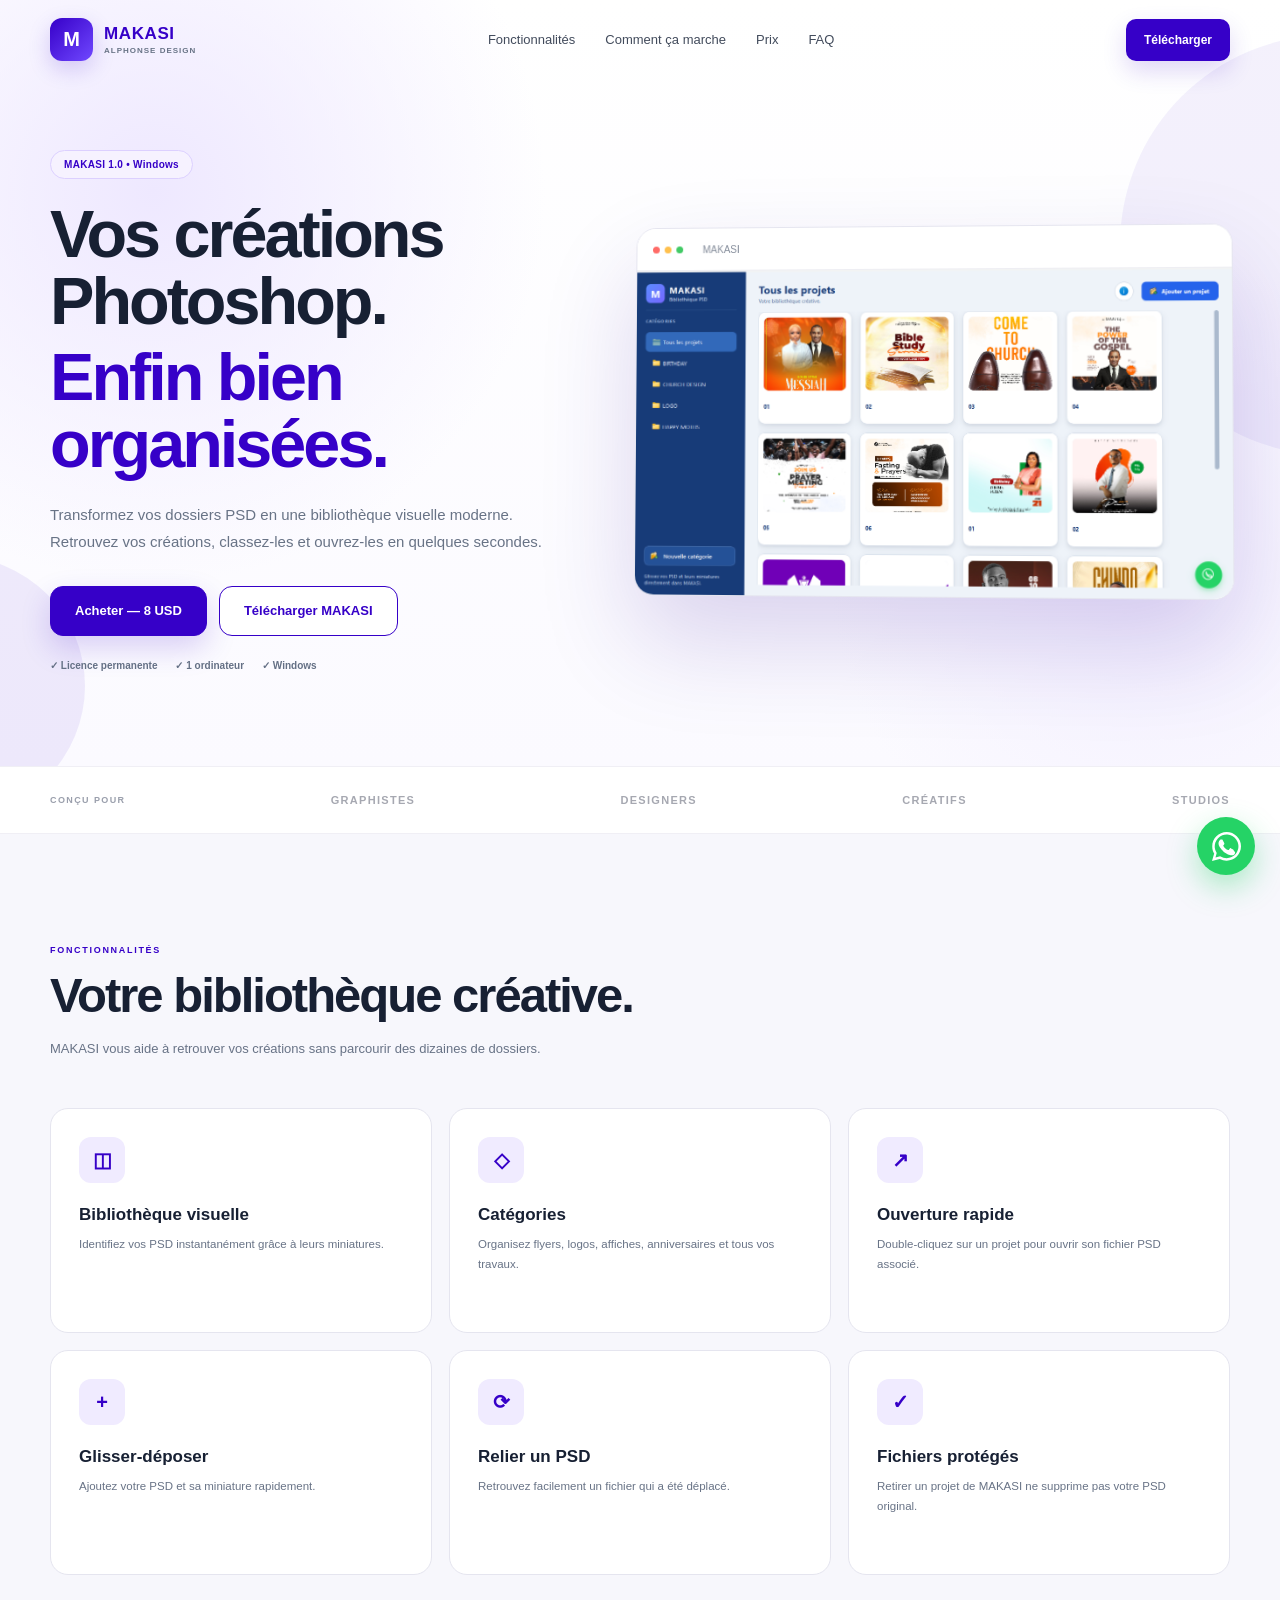
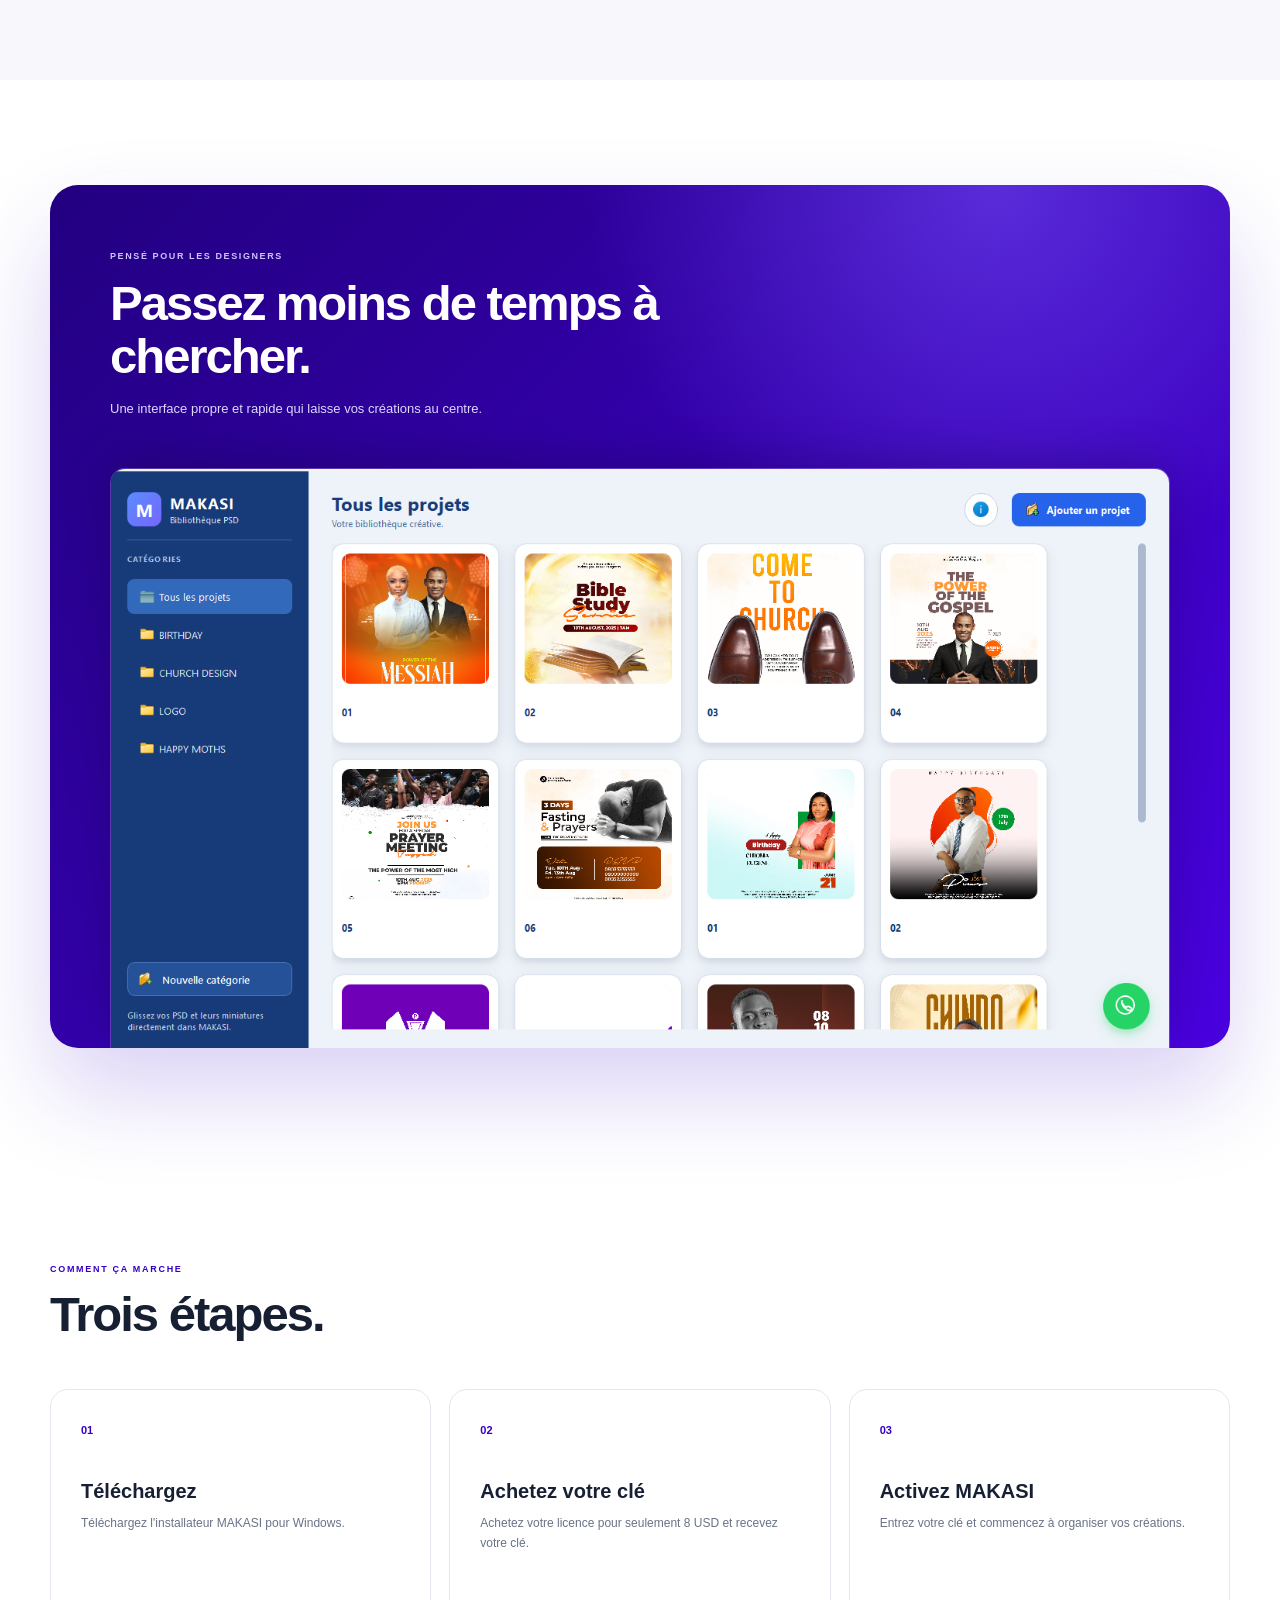
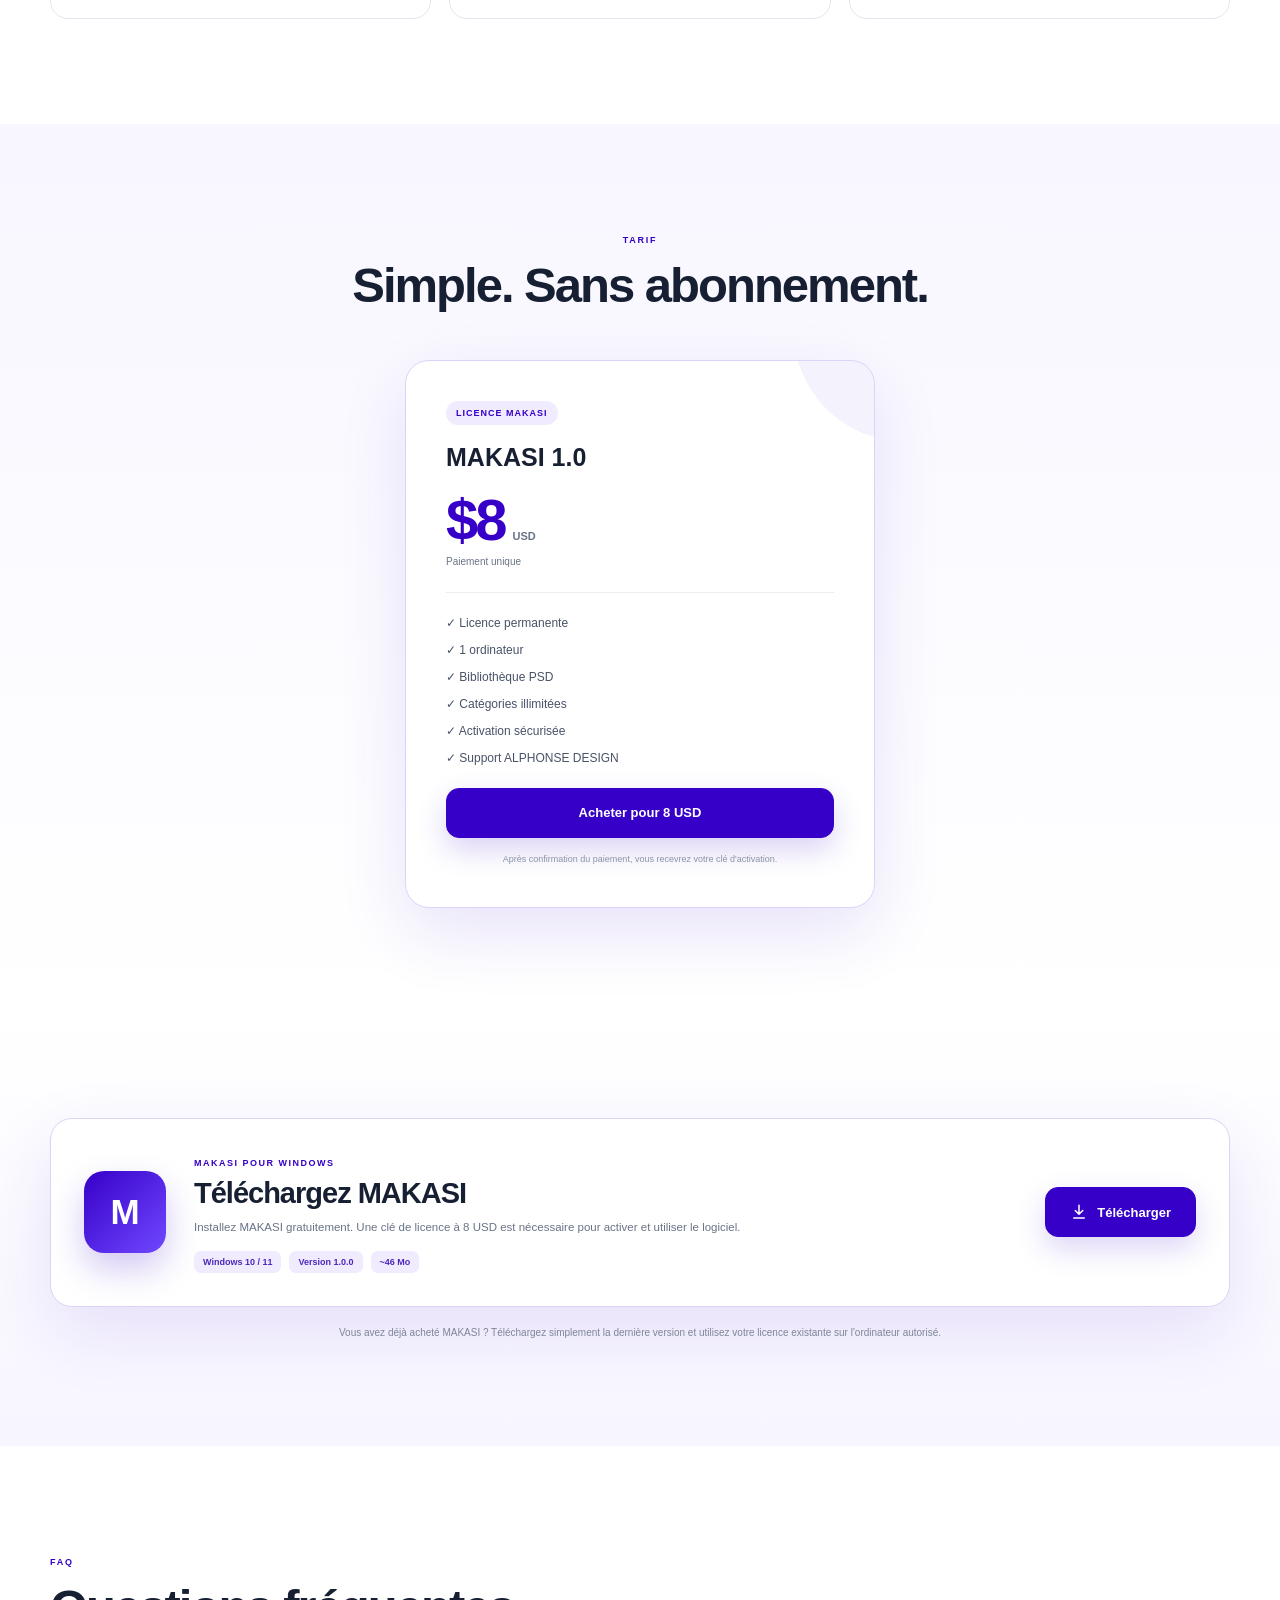
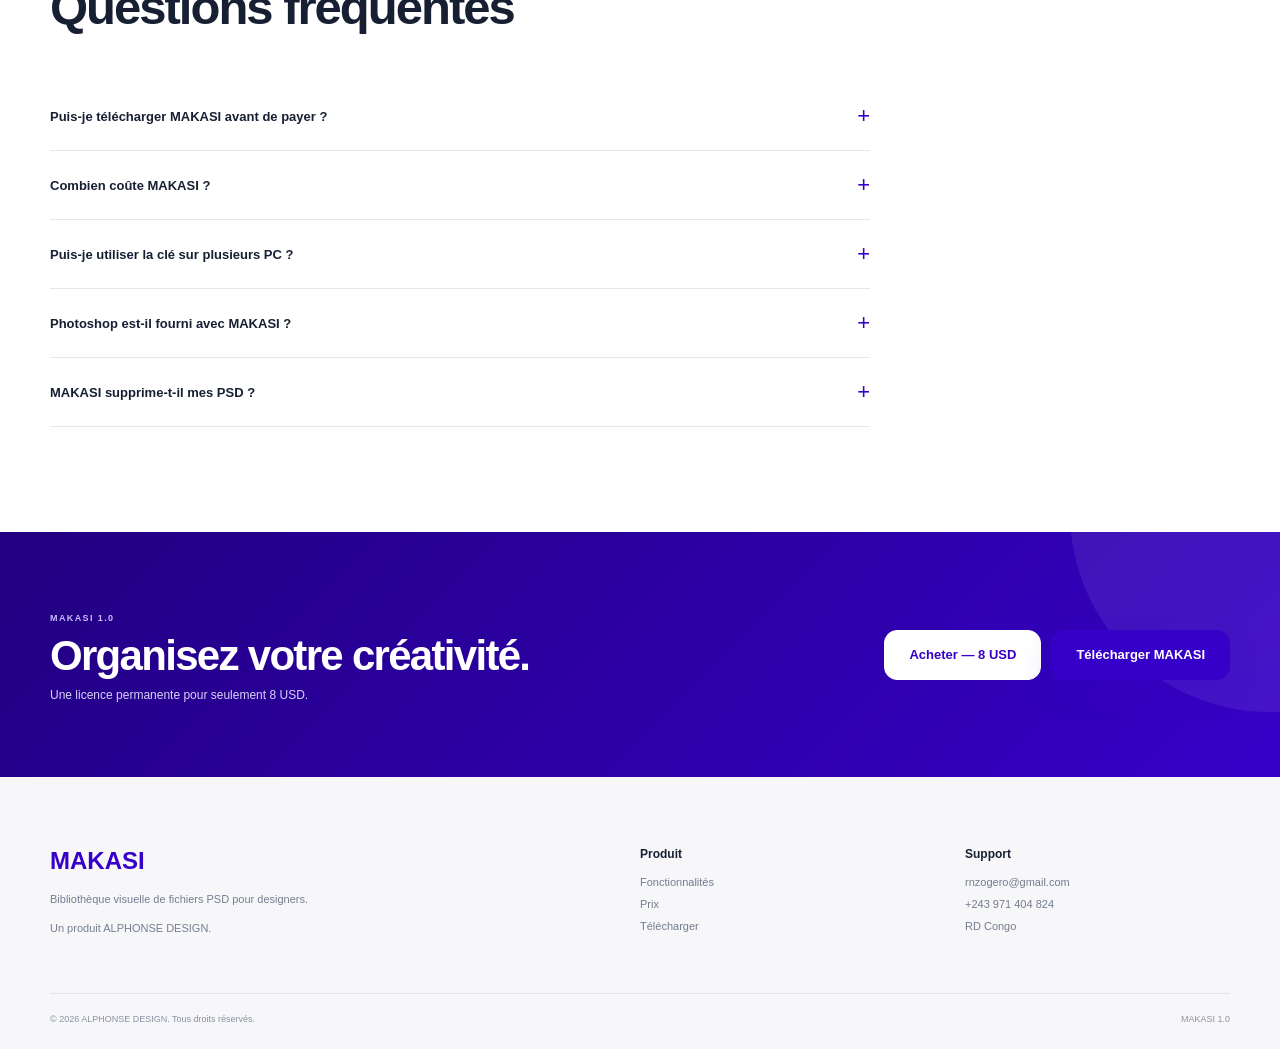
==== commit 80e2ed72: "Add files via upload mise en jour majeur" ====
--- a/index.html
+++ b/index.html
@@ -1,8 +1,12 @@
 <!DOCTYPE html>
 <html lang="fr">
-<head>
+   <head>
     <meta charset="UTF-8">
-    <meta name="viewport" content="width=device-width, initial-scale=1.0">
+
+    <meta
+        name="viewport"
+        content="width=device-width, initial-scale=1.0"
+    >
 
     <meta
         name="description"
@@ -11,12 +15,16 @@
 
     <title>MAKASI — Bibliothèque PSD pour designers</title>
 
-    <link rel="preconnect" href="https://fonts.googleapis.com">
-    <link rel="preconnect" href="https://fonts.gstatic.com" crossorigin>
-
     <link
-        href="https://fonts.googleapis.com/css2?family=Inter:wght@400;500;600;700;800&display=swap"
-        rel="stylesheet"
+        rel="icon"
+        href="assets/favicon.ico"
+        sizes="any"
+    >
+
+    <link
+        rel="shortcut icon"
+        href="assets/favicon.ico"
+        type="image/x-icon"
     >
 
     <link rel="stylesheet" href="style.css">
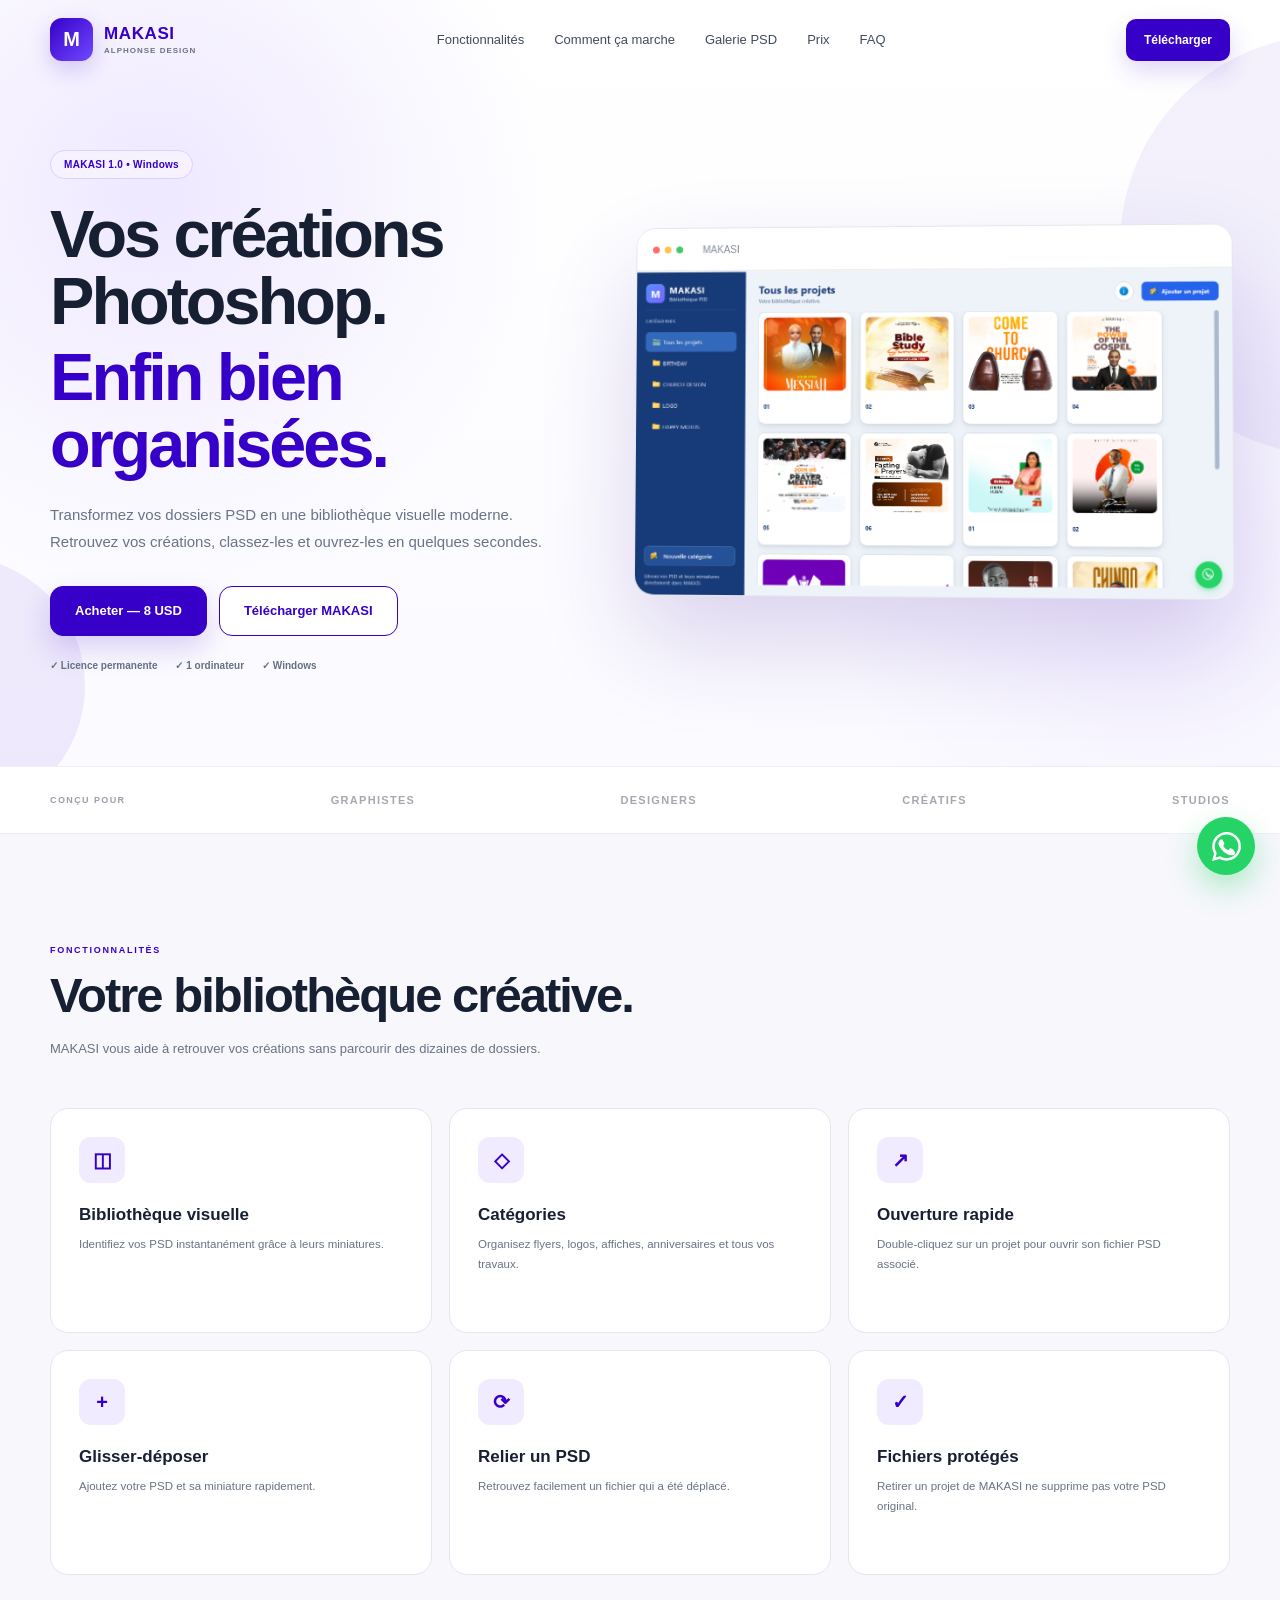
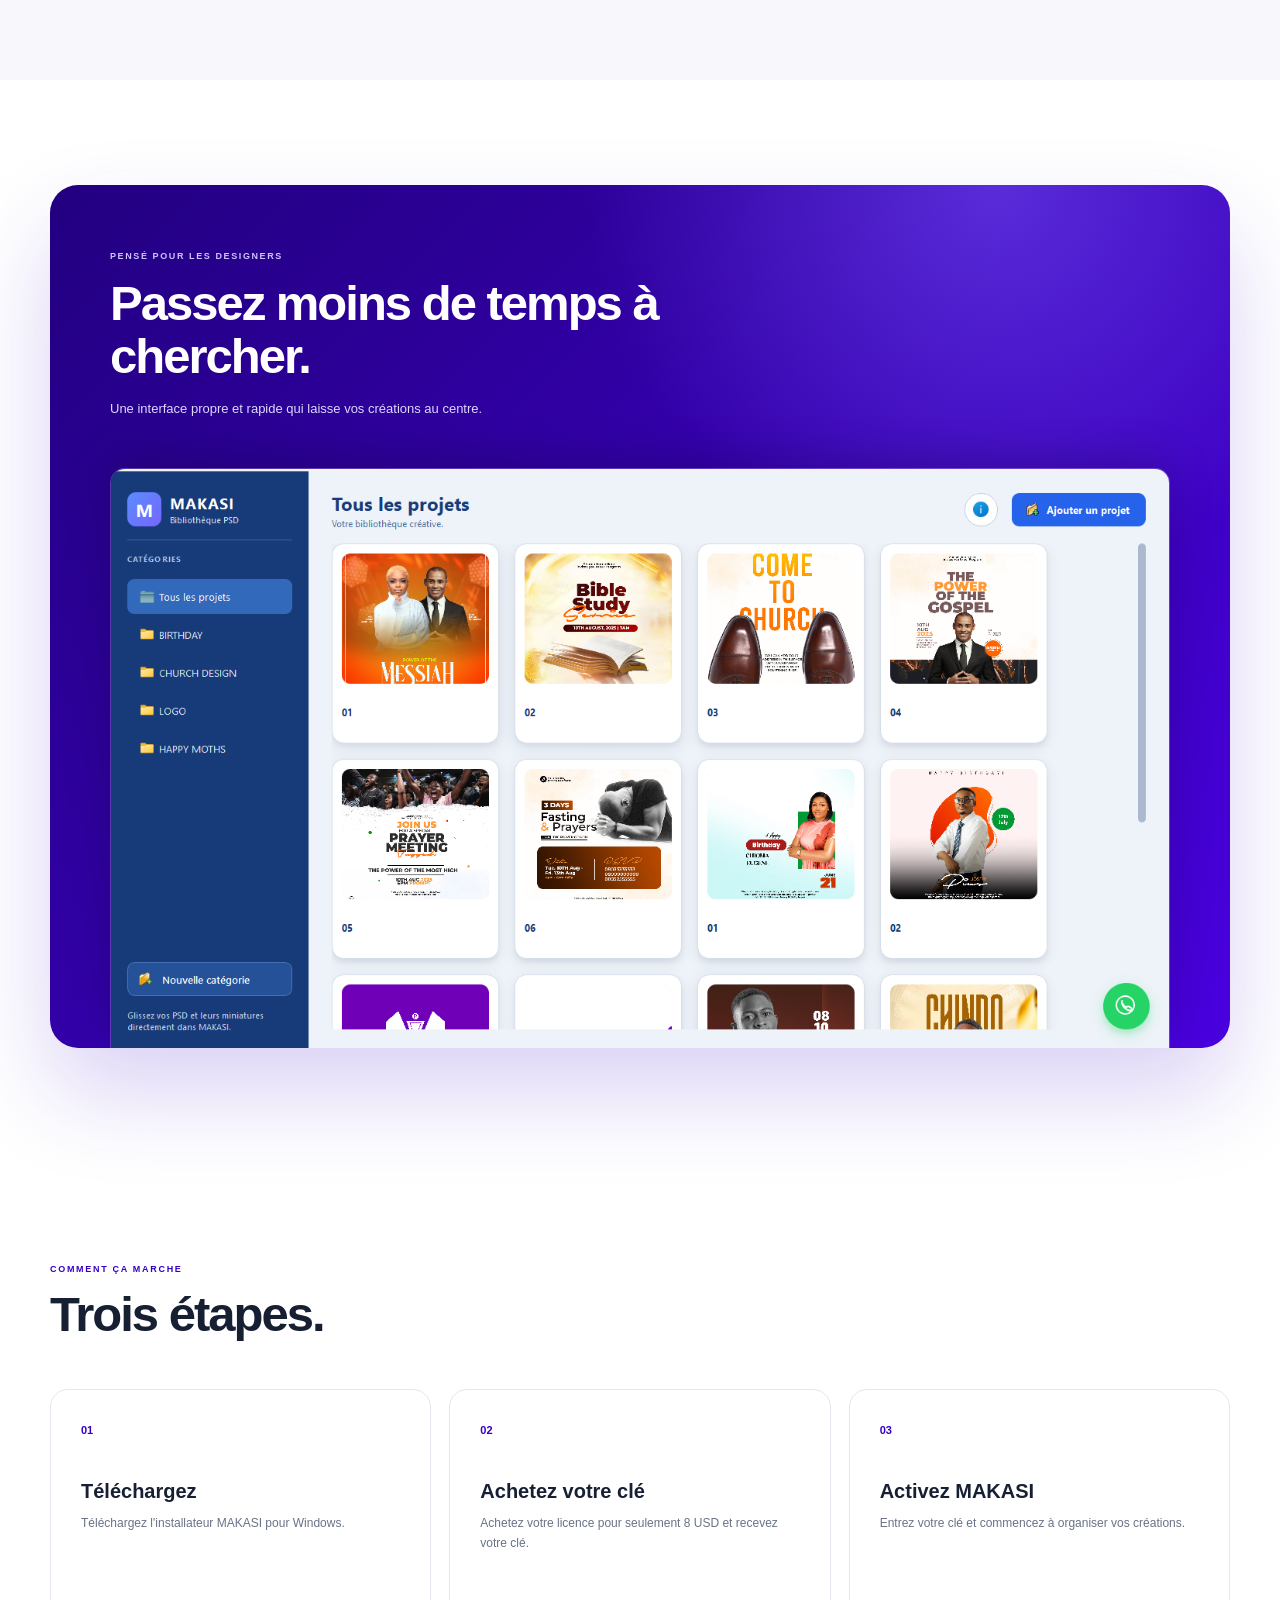
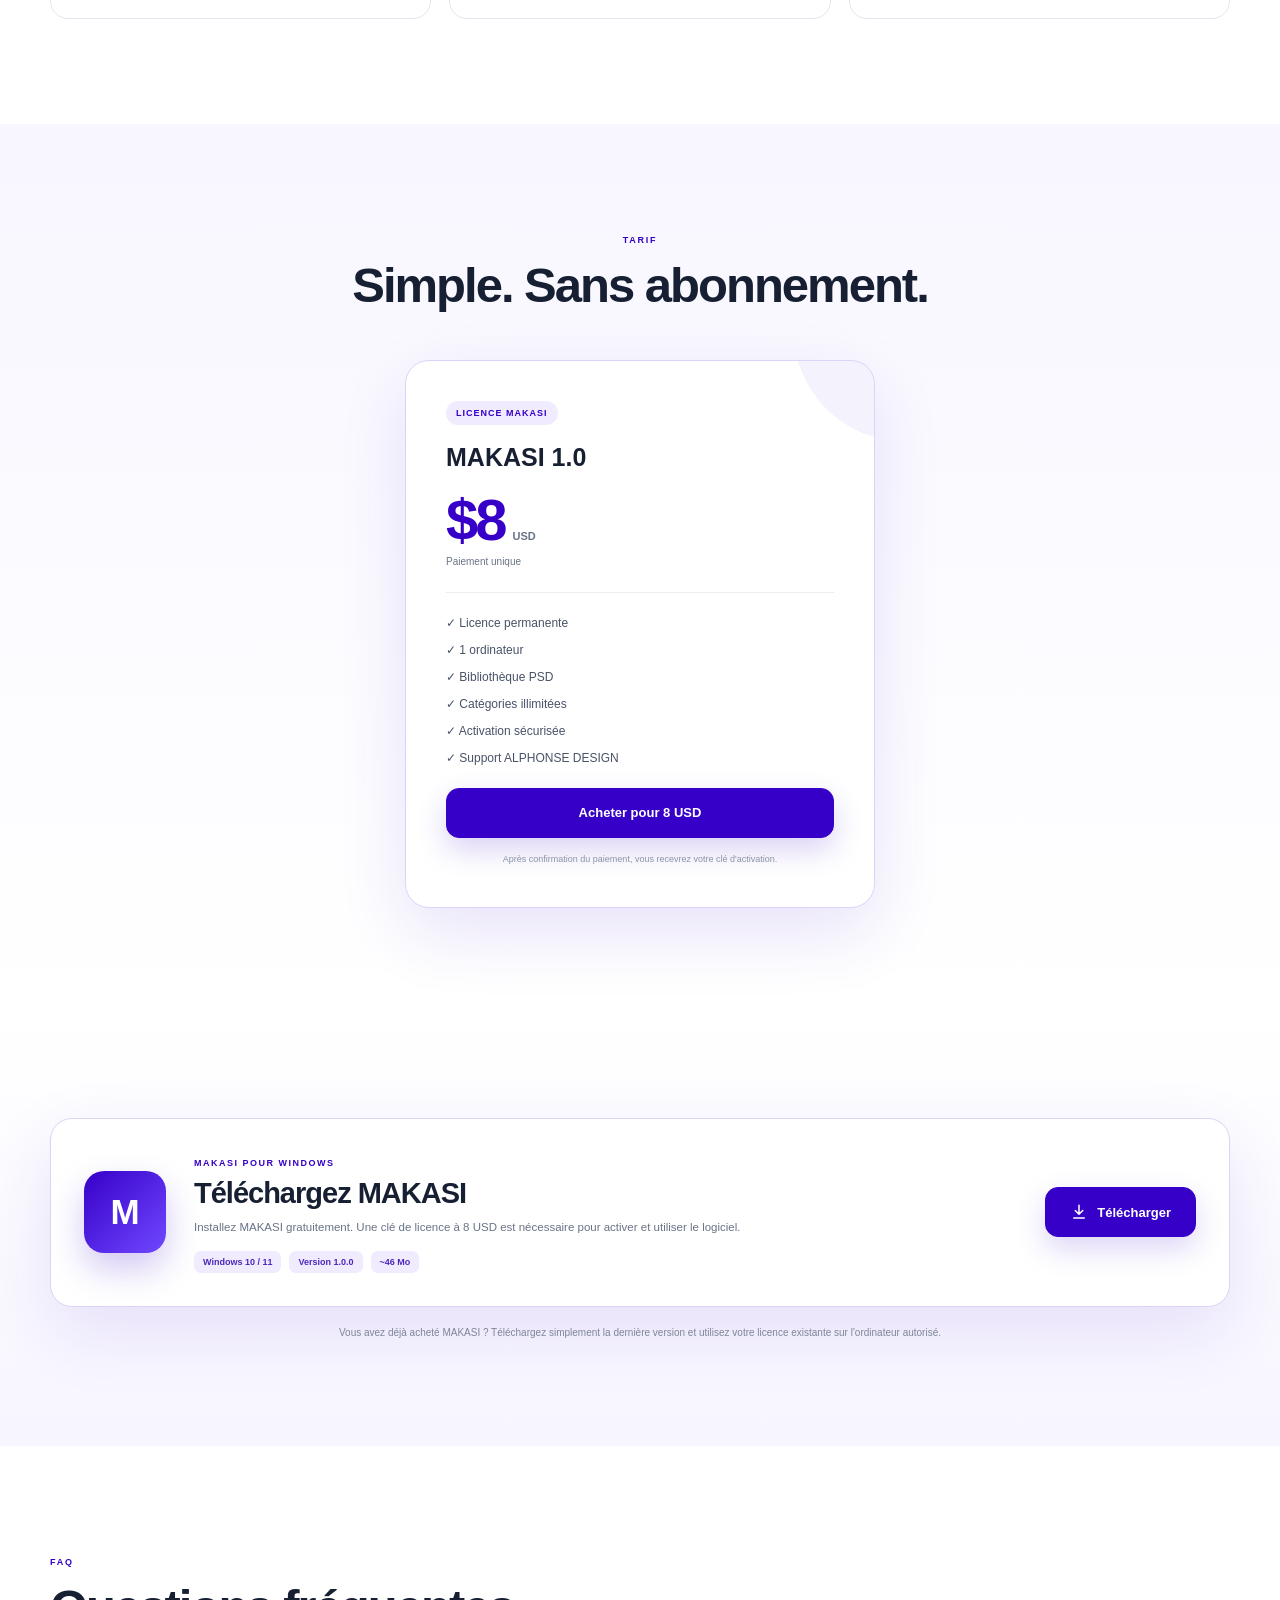
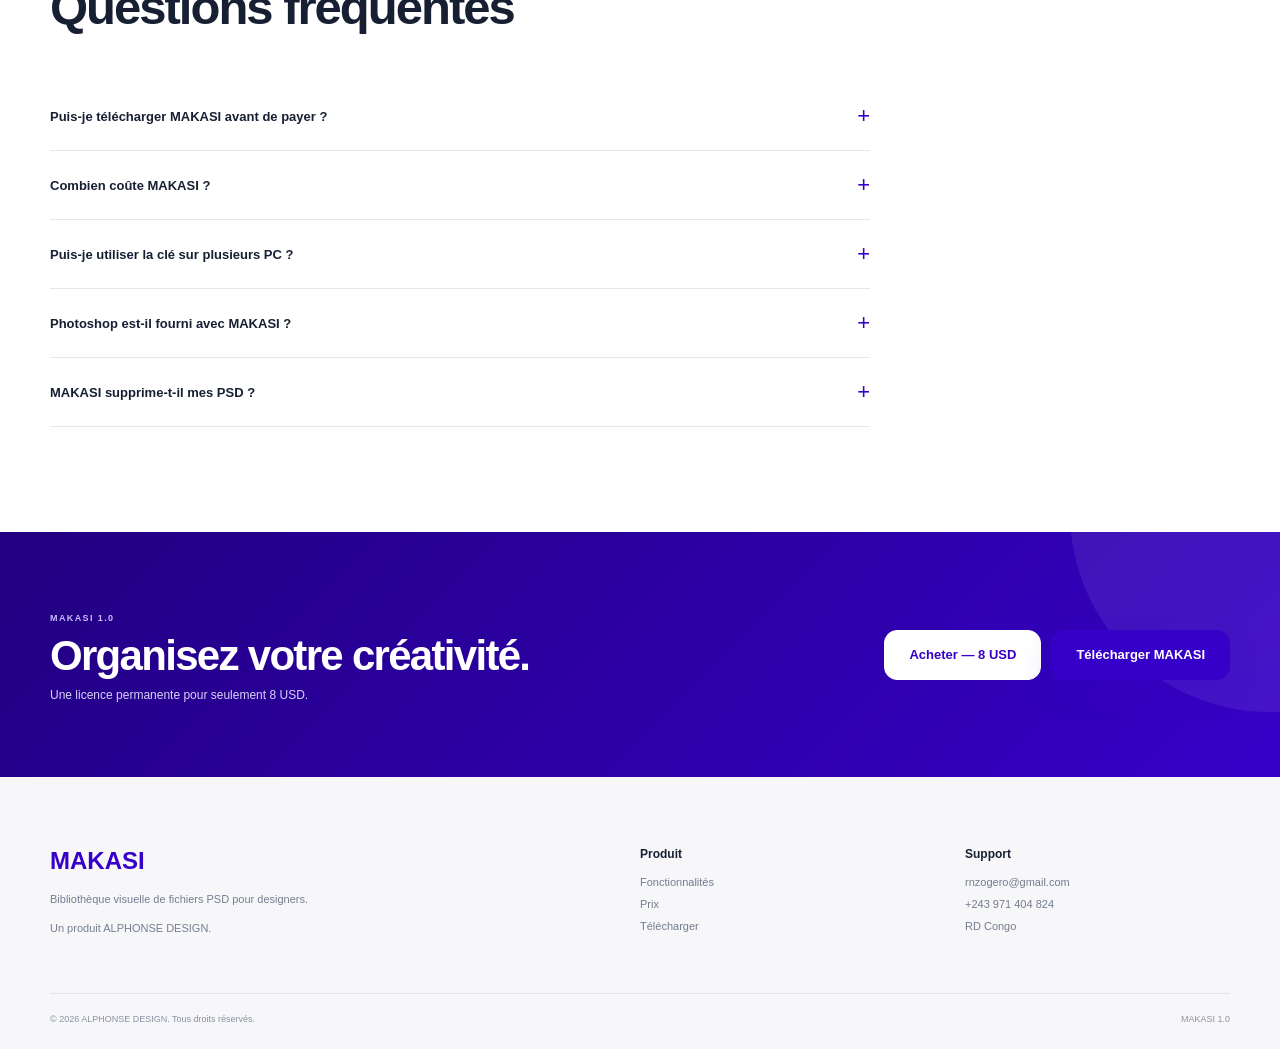
==== commit 797453d0: "Add files via upload mise en jour de page psd" ====
--- a/index.html
+++ b/index.html
@@ -3,6 +3,8 @@
    <head>
     <meta charset="UTF-8">
 
+    <meta name="google-site-verification" content="DkB5CJ1ro4SfwtrqPWsECnEuJGnevn4uaLdTn4Rhbu0" />
+
     <meta
         name="viewport"
         content="width=device-width, initial-scale=1.0"
@@ -13,7 +15,7 @@
         content="MAKASI — Organisez, visualisez et ouvrez rapidement vos fichiers PSD."
     >
 
-    <title>MAKASI — Bibliothèque PSD pour designers</title>
+    <title>MAKASI</title>
 
     <link
         rel="icon"
@@ -51,25 +53,29 @@
         </a>
 
 
-        <nav id="navLinks">
-
-            <a href="#features">
-                Fonctionnalités
-            </a>
-
-            <a href="#how">
-                Comment ça marche
-            </a>
-
-            <a href="#pricing">
-                Prix
-            </a>
-
-            <a href="#faq">
-                FAQ
-            </a>
-
-        </nav>
+       <nav id="navLinks">
+
+    <a href="#features">
+        Fonctionnalités
+    </a>
+
+    <a href="#how">
+        Comment ça marche
+    </a>
+
+    <a href="galerie.html">
+        Galerie PSD
+    </a>
+
+    <a href="#pricing">
+        Prix
+    </a>
+
+    <a href="#faq">
+        FAQ
+    </a>
+
+</nav>
 
 
         <a
@@ -859,7 +865,7 @@
         <div class="cta-actions">
 
             <a
-                href="https://wa.me/243971404824?text=Bonjour%20ALPHONSE%20DESIGN%2C%20je%20souhaite%20acheter%20MAKASI%20%C3%A0%208%20USD."
+                href="https://wa.me/243971404824?text=Bonjour%20ALPHONSE%20DESIGN%2C%20je%20souhaite%20acheter%20MAKASI%20%C3%A0%208%20USD"
                 target="_blank"
                 rel="noopener"
                 class="button white"
@@ -869,11 +875,12 @@
 
 
             <a
-    class="button download-button"
-    href="https://github.com/AlphonsedesignAD/makasi-downloads/releases/download/v1.0.0/MAKASI-Setup-1.0.0.exe"
->
-    Télécharger MAKASI
-</a>
+                class="button download-button"
+                href="https://github.com/AlphonsedesignAD/makasi-downloads/releases/download/v1.0.0/MAKASI-Setup-1.0.0.exe"
+            >
+                Télécharger MAKASI
+            </a>
+
         </div>
 
     </div>
@@ -982,7 +989,7 @@
 ========================================================= -->
 
 <a
-    href="https://wa.me/243971404824?text=Bonjour%2C%20je%20voudrais%20des%20informations%20sur%20MAKASI."
+    href="https://wa.me/243971404824?text=Bonjour%2C%20je%20voudrais%20des%20informations%20sur%20MAKASI"
     target="_blank"
     rel="noopener"
     class="whatsapp"
--- a/style.css
+++ b/style.css
@@ -2413,4 +2413,1653 @@
         transform: none;
     }
 
+}
+/* ============================================================
+   MOBILE MENU BUTTON
+============================================================ */
+
+.mobile-menu {
+    width: 43px;
+    height: 43px;
+
+    align-items: center;
+    justify-content: center;
+
+    border: 1px solid #ded6f5;
+
+    border-radius: 11px;
+
+    background: #ffffff;
+
+    color: #3600c8;
+
+    cursor: pointer;
+
+    line-height: 1;
+
+    transition:
+        background .2s ease,
+        color .2s ease,
+        transform .2s ease,
+        border-color .2s ease;
+}
+
+
+.mobile-menu:hover {
+    background: #f3efff;
+
+    border-color: #cbbcf5;
+}
+
+
+.mobile-menu.active {
+    background: #3600c8;
+
+    border-color: #3600c8;
+
+    color: #ffffff;
+
+    transform: rotate(90deg);
+}
+
+
+@media (max-width: 900px) {
+
+    .mobile-menu {
+        display: flex;
+    }
+
+}
+
+/* ============================================================
+   GALERIE PSD
+============================================================ */
+
+.gallery-hero {
+    position: relative;
+
+    padding:
+        165px 0 85px;
+
+    overflow: hidden;
+
+    background:
+        radial-gradient(
+            circle at 15% 30%,
+            #eee8ff 0,
+            transparent 30%
+        ),
+        radial-gradient(
+            circle at 90% 70%,
+            #f0ebff 0,
+            transparent 26%
+        ),
+        linear-gradient(
+            180deg,
+            #ffffff,
+            #faf9ff
+        );
+}
+
+
+.gallery-hero-content {
+    position: relative;
+
+    z-index: 2;
+
+    max-width: 800px;
+
+    text-align: center;
+
+    margin-inline: auto;
+}
+
+
+.gallery-hero h1 {
+    color: var(--text);
+
+    font-size:
+        clamp(
+            52px,
+            7vw,
+            82px
+        );
+
+    line-height: .95;
+
+    font-weight: 800;
+
+    letter-spacing: -4px;
+}
+
+
+.gallery-hero h1 span {
+    color: var(--purple);
+}
+
+
+.gallery-hero-content > p {
+    max-width: 600px;
+
+    margin:
+        24px auto 0;
+
+    color: var(--muted);
+
+    font-size: 14px;
+
+    line-height: 1.8;
+}
+
+
+/* ============================================================
+   GALERIE STATS
+============================================================ */
+
+.gallery-stats {
+    max-width: 650px;
+
+    display: grid;
+
+    grid-template-columns:
+        repeat(3, 1fr);
+
+    margin:
+        38px auto 0;
+
+    overflow: hidden;
+
+    background:
+        rgba(255,255,255,.8);
+
+    border:
+        1px solid var(--border-purple);
+
+    border-radius: 17px;
+
+    box-shadow:
+        0 15px 45px
+        rgba(54,0,200,.07);
+}
+
+
+.gallery-stats > div {
+    padding: 20px 15px;
+}
+
+
+.gallery-stats > div +
+div {
+    border-left:
+        1px solid var(--border);
+}
+
+
+.gallery-stats strong {
+    display: block;
+
+    color: var(--purple);
+
+    font-size: 17px;
+
+    font-weight: 800;
+}
+
+
+.gallery-stats span {
+    display: block;
+
+    margin-top: 5px;
+
+    color: var(--muted);
+
+    font-size: 9px;
+}
+
+
+/* ============================================================
+   GALERIE SECTION
+============================================================ */
+
+.gallery-section {
+    background: var(--soft);
+}
+
+
+.gallery-heading {
+    display: flex;
+
+    align-items: flex-end;
+
+    justify-content: space-between;
+
+    gap: 40px;
+
+    margin-bottom: 38px;
+}
+
+
+.gallery-label {
+    display: inline-block;
+
+    margin-bottom: 10px;
+
+    color: var(--purple);
+
+    font-size: 9px;
+
+    font-weight: 800;
+
+    letter-spacing: 1.5px;
+}
+
+
+.gallery-heading h2 {
+    color: var(--text);
+
+    font-size:
+        clamp(
+            31px,
+            4vw,
+            45px
+        );
+
+    line-height: 1.1;
+
+    letter-spacing: -1.8px;
+}
+
+
+.gallery-heading p {
+    margin-top: 10px;
+
+    color: var(--muted);
+
+    font-size: 12px;
+}
+
+
+/* ============================================================
+   RECHERCHE GALERIE
+============================================================ */
+
+.gallery-search {
+    width: 280px;
+
+    height: 48px;
+
+    display: flex;
+
+    align-items: center;
+
+    gap: 10px;
+
+    flex-shrink: 0;
+
+    padding: 0 15px;
+
+    background: #ffffff;
+
+    border:
+        1px solid var(--border);
+
+    border-radius: 12px;
+
+    transition:
+        border-color .2s ease,
+        box-shadow .2s ease;
+}
+
+
+.gallery-search:focus-within {
+    border-color:
+        #bdaaf4;
+
+    box-shadow:
+        0 0 0 4px
+        rgba(54,0,200,.06);
+}
+
+
+.gallery-search svg {
+    width: 18px;
+    height: 18px;
+
+    flex-shrink: 0;
+
+    fill: none;
+
+    stroke: var(--muted);
+
+    stroke-width: 2;
+
+    stroke-linecap: round;
+}
+
+
+.gallery-search input {
+    width: 100%;
+
+    border: 0;
+
+    outline: 0;
+
+    background: transparent;
+
+    color: var(--text);
+
+    font-size: 11px;
+}
+
+
+.gallery-search input::placeholder {
+    color: #969dac;
+}
+
+
+/* ============================================================
+   GRILLE PSD
+============================================================ */
+
+.psd-grid {
+    display: grid;
+
+    grid-template-columns:
+        repeat(3, 1fr);
+
+    gap: 22px;
+}
+
+
+/* ============================================================
+   CARTE PSD
+============================================================ */
+
+.psd-card {
+    overflow: hidden;
+
+    background: #ffffff;
+
+    border:
+        1px solid var(--border);
+
+    border-radius: 19px;
+
+    box-shadow:
+        0 10px 35px
+        rgba(23,32,51,.04);
+
+    transition:
+        transform .25s ease,
+        box-shadow .25s ease,
+        border-color .25s ease;
+}
+
+
+.psd-card:hover {
+    transform:
+        translateY(-7px);
+
+    border-color:
+        #d1c4f5;
+
+    box-shadow:
+        0 25px 60px
+        rgba(54,0,200,.11);
+}
+
+
+/* ============================================================
+   MINIATURE
+============================================================ */
+
+.psd-thumbnail {
+    position: relative;
+
+    aspect-ratio:
+        4 / 3;
+
+    overflow: hidden;
+
+    background:
+        #eeeaf8;
+}
+
+
+.psd-thumbnail img {
+    width: 100%;
+    height: 100%;
+
+    object-fit: cover;
+
+    transition:
+        transform .45s
+        cubic-bezier(
+            .2,
+            .8,
+            .2,
+            1
+        );
+}
+
+
+.psd-card:hover
+.psd-thumbnail img {
+    transform:
+        scale(1.045);
+}
+
+
+.psd-format {
+    position: absolute;
+
+    top: 13px;
+    right: 13px;
+
+    padding:
+        6px 9px;
+
+    color: #ffffff;
+
+    background:
+        rgba(32,0,115,.86);
+
+    backdrop-filter:
+        blur(10px);
+
+    border-radius: 7px;
+
+    font-size: 8px;
+
+    font-weight: 800;
+
+    letter-spacing: .8px;
+}
+
+
+/* ============================================================
+   CONTENU CARTE PSD
+============================================================ */
+
+.psd-card-content {
+    padding: 21px;
+}
+
+
+.psd-meta {
+    display: flex;
+
+    align-items: center;
+
+    justify-content: space-between;
+
+    gap: 15px;
+
+    color: var(--purple);
+
+    font-size: 8px;
+
+    font-weight: 800;
+
+    letter-spacing: .7px;
+}
+
+
+.psd-card-content h3 {
+    margin-top: 12px;
+
+    color: var(--text);
+
+    font-size: 18px;
+
+    font-weight: 750;
+
+    line-height: 1.25;
+}
+
+
+.psd-card-content > p {
+    min-height: 39px;
+
+    margin-top: 8px;
+
+    color: var(--muted);
+
+    font-size: 10.5px;
+
+    line-height: 1.65;
+}
+
+
+/* ============================================================
+   BOUTON PSD
+============================================================ */
+
+.psd-download {
+    width: 100%;
+
+    min-height: 45px;
+
+    display: flex;
+
+    align-items: center;
+
+    justify-content: center;
+
+    gap: 8px;
+
+    margin-top: 19px;
+
+    color: #ffffff;
+
+    background:
+        var(--purple);
+
+    border-radius: 11px;
+
+    font-size: 11px;
+
+    font-weight: 700;
+
+    box-shadow:
+        0 9px 23px
+        rgba(54,0,200,.15);
+
+    transition:
+        background .2s ease,
+        transform .2s ease,
+        box-shadow .2s ease;
+}
+
+
+.psd-download:hover {
+    background:
+        #2b00a7;
+
+    transform:
+        translateY(-2px);
+
+    box-shadow:
+        0 13px 30px
+        rgba(54,0,200,.23);
+}
+
+
+.psd-download svg {
+    width: 17px;
+    height: 17px;
+
+    fill: none;
+
+    stroke: currentColor;
+
+    stroke-width: 2;
+
+    stroke-linecap: round;
+
+    stroke-linejoin: round;
+}
+
+
+/* ============================================================
+   AUCUN RESULTAT
+============================================================ */
+
+.gallery-empty {
+    display: none;
+
+    padding:
+        70px 20px;
+
+    text-align: center;
+
+    color: var(--muted);
+}
+
+
+.gallery-empty strong {
+    display: block;
+
+    color: var(--text);
+
+    font-size: 18px;
+}
+
+
+.gallery-empty p {
+    margin-top: 8px;
+
+    font-size: 11px;
+}
+
+
+/* ============================================================
+   PROMOTION MAKASI
+============================================================ */
+
+.gallery-makasi {
+    padding:
+        25px 0 100px;
+
+    background:
+        var(--soft);
+}
+
+
+.gallery-makasi-box {
+    display: flex;
+
+    align-items: center;
+
+    justify-content: space-between;
+
+    gap: 40px;
+
+    padding:
+        48px;
+
+    overflow: hidden;
+
+    color: #ffffff;
+
+    background:
+        radial-gradient(
+            circle at 90% 0,
+            rgba(120,80,255,.55),
+            transparent 35%
+        ),
+        linear-gradient(
+            135deg,
+            var(--purple-dark),
+            var(--purple)
+        );
+
+    border-radius: 24px;
+
+    box-shadow:
+        0 30px 70px
+        rgba(54,0,200,.17);
+}
+
+
+.gallery-makasi-box span {
+    color: #cec3ff;
+
+    font-size: 9px;
+
+    font-weight: 800;
+
+    letter-spacing: 1.5px;
+}
+
+
+.gallery-makasi-box h2 {
+    margin-top: 9px;
+
+    color: #ffffff;
+
+    font-size:
+        clamp(
+            27px,
+            4vw,
+            38px
+        );
+
+    letter-spacing: -1.5px;
+}
+
+
+.gallery-makasi-box p {
+    max-width: 580px;
+
+    margin-top: 10px;
+
+    color: #dcd5ff;
+
+    font-size: 11.5px;
+
+    line-height: 1.7;
+}
+
+
+.gallery-makasi-actions {
+    display: flex;
+
+    gap: 10px;
+
+    flex-shrink: 0;
+}
+
+
+.button.gallery-outline {
+    color: #ffffff;
+
+    background: transparent;
+
+    border-color:
+        rgba(255,255,255,.45);
+}
+
+
+.button.gallery-outline:hover {
+    background:
+        rgba(255,255,255,.10);
+
+    border-color: #ffffff;
+
+    transform:
+        translateY(-2px);
+}
+
+
+/* ============================================================
+   LIEN ACTIF
+============================================================ */
+
+.nav nav
+.active-link {
+    color:
+        var(--purple);
+}
+
+
+/* ============================================================
+   GALERIE RESPONSIVE
+============================================================ */
+
+@media (
+    max-width: 900px
+) {
+
+    .gallery-hero {
+        padding:
+            140px 0 75px;
+    }
+
+
+    .psd-grid {
+        grid-template-columns:
+            repeat(2, 1fr);
+    }
+
+
+    .gallery-heading {
+        align-items:
+            flex-start;
+
+        flex-direction:
+            column;
+    }
+
+
+    .gallery-search {
+        width: 100%;
+    }
+
+
+    .gallery-makasi-box {
+        align-items:
+            flex-start;
+
+        flex-direction:
+            column;
+    }
+
+}
+
+
+@media (
+    max-width: 620px
+) {
+
+    .gallery-hero {
+        padding:
+            125px 0 65px;
+    }
+
+
+    .gallery-hero h1 {
+        letter-spacing:
+            -2.5px;
+    }
+
+
+    .gallery-stats {
+        grid-template-columns:
+            1fr;
+    }
+
+
+    .gallery-stats > div +
+    div {
+        border-left: 0;
+
+        border-top:
+            1px solid
+            var(--border);
+    }
+
+
+    .psd-grid {
+        grid-template-columns:
+            1fr;
+    }
+
+
+    .gallery-makasi {
+        padding-bottom:
+            75px;
+    }
+
+
+    .gallery-makasi-box {
+        padding:
+            32px 23px;
+
+        border-radius:
+            20px;
+    }
+
+
+    .gallery-makasi-actions {
+        width: 100%;
+
+        flex-direction:
+            column;
+    }
+
+
+    .gallery-makasi-actions
+    .button {
+        width: 100%;
+    }
+
+}
+
+/* ============================================================
+   GALERIE — BOUTONS ACTION
+============================================================ */
+
+.psd-actions {
+    display: grid;
+
+    grid-template-columns:
+        1fr auto;
+
+    align-items: stretch;
+
+    gap: 9px;
+
+    margin-top: 19px;
+}
+
+
+/* Le margin est maintenant géré par .psd-actions */
+
+.psd-actions .psd-download {
+    margin-top: 0;
+}
+
+
+/* ============================================================
+   BOUTON PARTAGER
+============================================================ */
+
+.psd-share {
+    min-width: 105px;
+
+    min-height: 45px;
+
+    display: inline-flex;
+
+    align-items: center;
+
+    justify-content: center;
+
+    gap: 7px;
+
+    padding:
+        0 14px;
+
+    border:
+        1px solid #d8cff4;
+
+    border-radius:
+        11px;
+
+    background:
+        #f5f2ff;
+
+    color:
+        var(--purple);
+
+    cursor: pointer;
+
+    font-size:
+        10.5px;
+
+    font-weight:
+        700;
+
+    transition:
+        background .2s ease,
+        color .2s ease,
+        border-color .2s ease,
+        transform .2s ease,
+        box-shadow .2s ease;
+}
+
+
+.psd-share svg {
+    width: 16px;
+    height: 16px;
+
+    fill: none;
+
+    stroke: currentColor;
+
+    stroke-width: 1.8;
+
+    stroke-linecap: round;
+
+    stroke-linejoin: round;
+}
+
+
+.psd-share:hover {
+    color: #ffffff;
+
+    background:
+        var(--purple);
+
+    border-color:
+        var(--purple);
+
+    transform:
+        translateY(-2px);
+
+    box-shadow:
+        0 10px 25px
+        rgba(54,0,200,.16);
+}
+
+
+.psd-share.copied {
+    color: #ffffff;
+
+    background: #16a34a;
+
+    border-color: #16a34a;
+}
+
+
+/* ============================================================
+   PSD OUVERT DEPUIS UN PARTAGE
+============================================================ */
+
+.psd-card.psd-highlight {
+    border-color:
+        var(--purple);
+
+    box-shadow:
+        0 0 0 4px
+        rgba(54,0,200,.08),
+        0 28px 65px
+        rgba(54,0,200,.18);
+}
+
+
+/* ============================================================
+   MOBILE
+============================================================ */
+
+@media (max-width: 620px) {
+
+    .psd-actions {
+        grid-template-columns:
+            1fr;
+    }
+
+
+    .psd-share {
+        width: 100%;
+    }
+}
+
+/* ============================================================
+   PSD ACTIONS
+============================================================ */
+
+.psd-actions {
+    display: grid;
+
+    grid-template-columns:
+        1fr auto;
+
+    gap: 9px;
+
+    margin-top: 19px;
+}
+
+
+.psd-actions
+.psd-download {
+    margin-top: 0;
+}
+
+
+
+/* ============================================================
+   BOUTON PARTAGER
+============================================================ */
+
+.psd-share {
+    min-width: 108px;
+    min-height: 45px;
+
+    display: inline-flex;
+
+    align-items: center;
+    justify-content: center;
+
+    gap: 7px;
+
+    padding:
+        0 14px;
+
+    border:
+        1px solid
+        #d8cff4;
+
+    border-radius:
+        11px;
+
+    background:
+        #f5f2ff;
+
+    color:
+        var(--purple);
+
+    cursor: pointer;
+
+    font-size:
+        10.5px;
+
+    font-weight:
+        700;
+
+    transition:
+        background .2s ease,
+        color .2s ease,
+        border-color .2s ease,
+        transform .2s ease,
+        box-shadow .2s ease;
+}
+
+
+.psd-share svg {
+    width: 16px;
+    height: 16px;
+
+    fill: none;
+
+    stroke:
+        currentColor;
+
+    stroke-width:
+        1.8;
+
+    stroke-linecap:
+        round;
+
+    stroke-linejoin:
+        round;
+}
+
+
+.psd-share:hover {
+    color: #ffffff;
+
+    background:
+        var(--purple);
+
+    border-color:
+        var(--purple);
+
+    transform:
+        translateY(-2px);
+
+    box-shadow:
+        0 10px 25px
+        rgba(54,0,200,.16);
+}
+
+
+
+/* ============================================================
+   PSD MIS EN AVANT APRÈS PARTAGE
+============================================================ */
+
+.psd-card.psd-highlight {
+    border-color:
+        var(--purple);
+
+    box-shadow:
+        0 0 0 4px
+        rgba(54,0,200,.08),
+        0 28px 65px
+        rgba(54,0,200,.18);
+}
+
+
+
+/* ============================================================
+   FENÊTRE PARTAGE
+============================================================ */
+
+body.share-open {
+    overflow: hidden;
+}
+
+
+.share-overlay {
+    position: fixed;
+
+    z-index: 5000;
+
+    inset: 0;
+
+    display: flex;
+
+    align-items: center;
+
+    justify-content: center;
+
+    padding: 20px;
+
+    visibility: hidden;
+
+    opacity: 0;
+
+    background:
+        rgba(13, 8, 32, .55);
+
+    backdrop-filter:
+        blur(8px);
+
+    -webkit-backdrop-filter:
+        blur(8px);
+
+    transition:
+        opacity .2s ease,
+        visibility .2s ease;
+}
+
+
+.share-overlay.open {
+    visibility: visible;
+
+    opacity: 1;
+}
+
+
+.share-modal {
+    width:
+        min(
+            480px,
+            100%
+        );
+
+    padding:
+        25px;
+
+    background:
+        #ffffff;
+
+    border:
+        1px solid
+        var(--border);
+
+    border-radius:
+        21px;
+
+    box-shadow:
+        0 35px 100px
+        rgba(0,0,0,.23);
+
+    transform:
+        translateY(15px)
+        scale(.97);
+
+    transition:
+        transform .22s ease;
+}
+
+
+.share-overlay.open
+.share-modal {
+    transform:
+        translateY(0)
+        scale(1);
+}
+
+
+
+/* ============================================================
+   HEADER PARTAGE
+============================================================ */
+
+.share-modal-header {
+    display: flex;
+
+    align-items: center;
+
+    justify-content:
+        space-between;
+
+    gap: 20px;
+}
+
+
+.share-modal-header span {
+    color:
+        var(--purple);
+
+    font-size: 8px;
+
+    font-weight: 800;
+
+    letter-spacing: 1.3px;
+}
+
+
+.share-modal-header h3 {
+    margin-top: 4px;
+
+    color:
+        var(--text);
+
+    font-size: 20px;
+}
+
+
+.share-close {
+    width: 38px;
+    height: 38px;
+
+    display: grid;
+
+    place-items: center;
+
+    flex-shrink: 0;
+
+    border:
+        1px solid
+        var(--border);
+
+    border-radius:
+        10px;
+
+    background:
+        #f8f7fb;
+
+    color:
+        var(--text);
+
+    cursor: pointer;
+
+    font-size: 24px;
+
+    line-height: 1;
+
+    transition:
+        background .2s ease,
+        color .2s ease;
+}
+
+
+.share-close:hover {
+    color: #ffffff;
+
+    background:
+        var(--purple);
+}
+
+
+
+/* ============================================================
+   APERÇU PARTAGE
+============================================================ */
+
+.share-preview {
+    display: grid;
+
+    grid-template-columns:
+        76px 1fr;
+
+    align-items: center;
+
+    gap: 14px;
+
+    margin-top: 22px;
+
+    padding: 10px;
+
+    background:
+        #f8f7fc;
+
+    border:
+        1px solid
+        var(--border);
+
+    border-radius:
+        13px;
+}
+
+
+.share-preview img {
+    width: 76px;
+    height: 65px;
+
+    object-fit: cover;
+
+    border-radius:
+        9px;
+}
+
+
+.share-preview strong {
+    display: block;
+
+    color:
+        var(--text);
+
+    font-size: 13px;
+}
+
+
+.share-preview span {
+    display: block;
+
+    margin-top: 5px;
+
+    color:
+        var(--purple);
+
+    font-size: 8px;
+
+    font-weight: 800;
+
+    letter-spacing: .7px;
+}
+
+
+
+/* ============================================================
+   RÉSEAUX SOCIAUX
+============================================================ */
+
+.share-networks {
+    display: grid;
+
+    grid-template-columns:
+        repeat(4, 1fr);
+
+    gap: 9px;
+
+    margin-top: 18px;
+}
+
+
+.share-network {
+    min-height: 82px;
+
+    display: flex;
+
+    flex-direction: column;
+
+    align-items: center;
+
+    justify-content: center;
+
+    gap: 7px;
+
+    border:
+        1px solid
+        var(--border);
+
+    border-radius:
+        12px;
+
+    background:
+        #ffffff;
+
+    transition:
+        transform .2s ease,
+        box-shadow .2s ease,
+        border-color .2s ease;
+}
+
+
+.share-network:hover {
+    transform:
+        translateY(-3px);
+
+    border-color:
+        #d2c8ef;
+
+    box-shadow:
+        0 10px 25px
+        rgba(54,0,200,.08);
+}
+
+
+.share-network strong {
+    width: 34px;
+    height: 34px;
+
+    display: grid;
+
+    place-items: center;
+
+    border-radius: 50%;
+
+    color: #ffffff;
+
+    font-size: 15px;
+}
+
+
+.share-network span {
+    color:
+        var(--text-soft);
+
+    font-size: 9px;
+
+    font-weight: 600;
+}
+
+
+.share-whatsapp strong {
+    background:
+        #25d366;
+}
+
+
+.share-facebook strong {
+    background:
+        #1877f2;
+}
+
+
+.share-telegram strong {
+    background:
+        #229ed9;
+}
+
+
+.share-x strong {
+    background:
+        #111111;
+}
+
+
+
+/* ============================================================
+   COPIER LE LIEN
+============================================================ */
+
+.share-copy {
+    display: grid;
+
+    grid-template-columns:
+        1fr auto;
+
+    gap: 8px;
+
+    margin-top: 18px;
+}
+
+
+.share-copy input {
+    width: 100%;
+
+    min-width: 0;
+
+    padding:
+        0 12px;
+
+    border:
+        1px solid
+        var(--border);
+
+    border-radius:
+        10px;
+
+    outline: 0;
+
+    background:
+        #f8f7fc;
+
+    color:
+        var(--muted);
+
+    font-size: 9px;
+}
+
+
+.share-copy input:focus {
+    border-color:
+        var(--purple);
+}
+
+
+.share-copy button {
+    min-height: 42px;
+
+    padding:
+        0 16px;
+
+    border: 0;
+
+    border-radius:
+        10px;
+
+    background:
+        var(--purple);
+
+    color:
+        #ffffff;
+
+    cursor: pointer;
+
+    font-size: 10px;
+
+    font-weight: 700;
+
+    transition:
+        background .2s ease;
+}
+
+
+.share-copy button:hover {
+    background:
+        var(--purple-dark);
+}
+
+
+.share-notice {
+    margin-top: 12px;
+
+    color:
+        var(--muted-light);
+
+    text-align: center;
+
+    font-size: 8.5px;
+
+    line-height: 1.5;
+}
+
+
+
+/* ============================================================
+   PARTAGE MOBILE
+============================================================ */
+
+@media (
+    max-width: 620px
+) {
+
+    .psd-actions {
+        grid-template-columns:
+            1fr;
+    }
+
+
+    .psd-share {
+        width: 100%;
+    }
+
+
+    .share-modal {
+        padding: 20px;
+
+        border-radius:
+            18px;
+    }
+
+
+    .share-networks {
+        grid-template-columns:
+            repeat(2, 1fr);
+    }
+
+}
+/* ============================================================
+   TAILLE PSD
+============================================================ */
+
+.psd-size {
+    display: inline-flex;
+
+    margin-top: 10px;
+
+    padding:
+        5px 8px;
+
+    background:
+        #f3efff;
+
+    color:
+        var(--purple);
+
+    border-radius:
+        7px;
+
+    font-size:
+        8.5px;
+
+    font-weight:
+        700;
 }
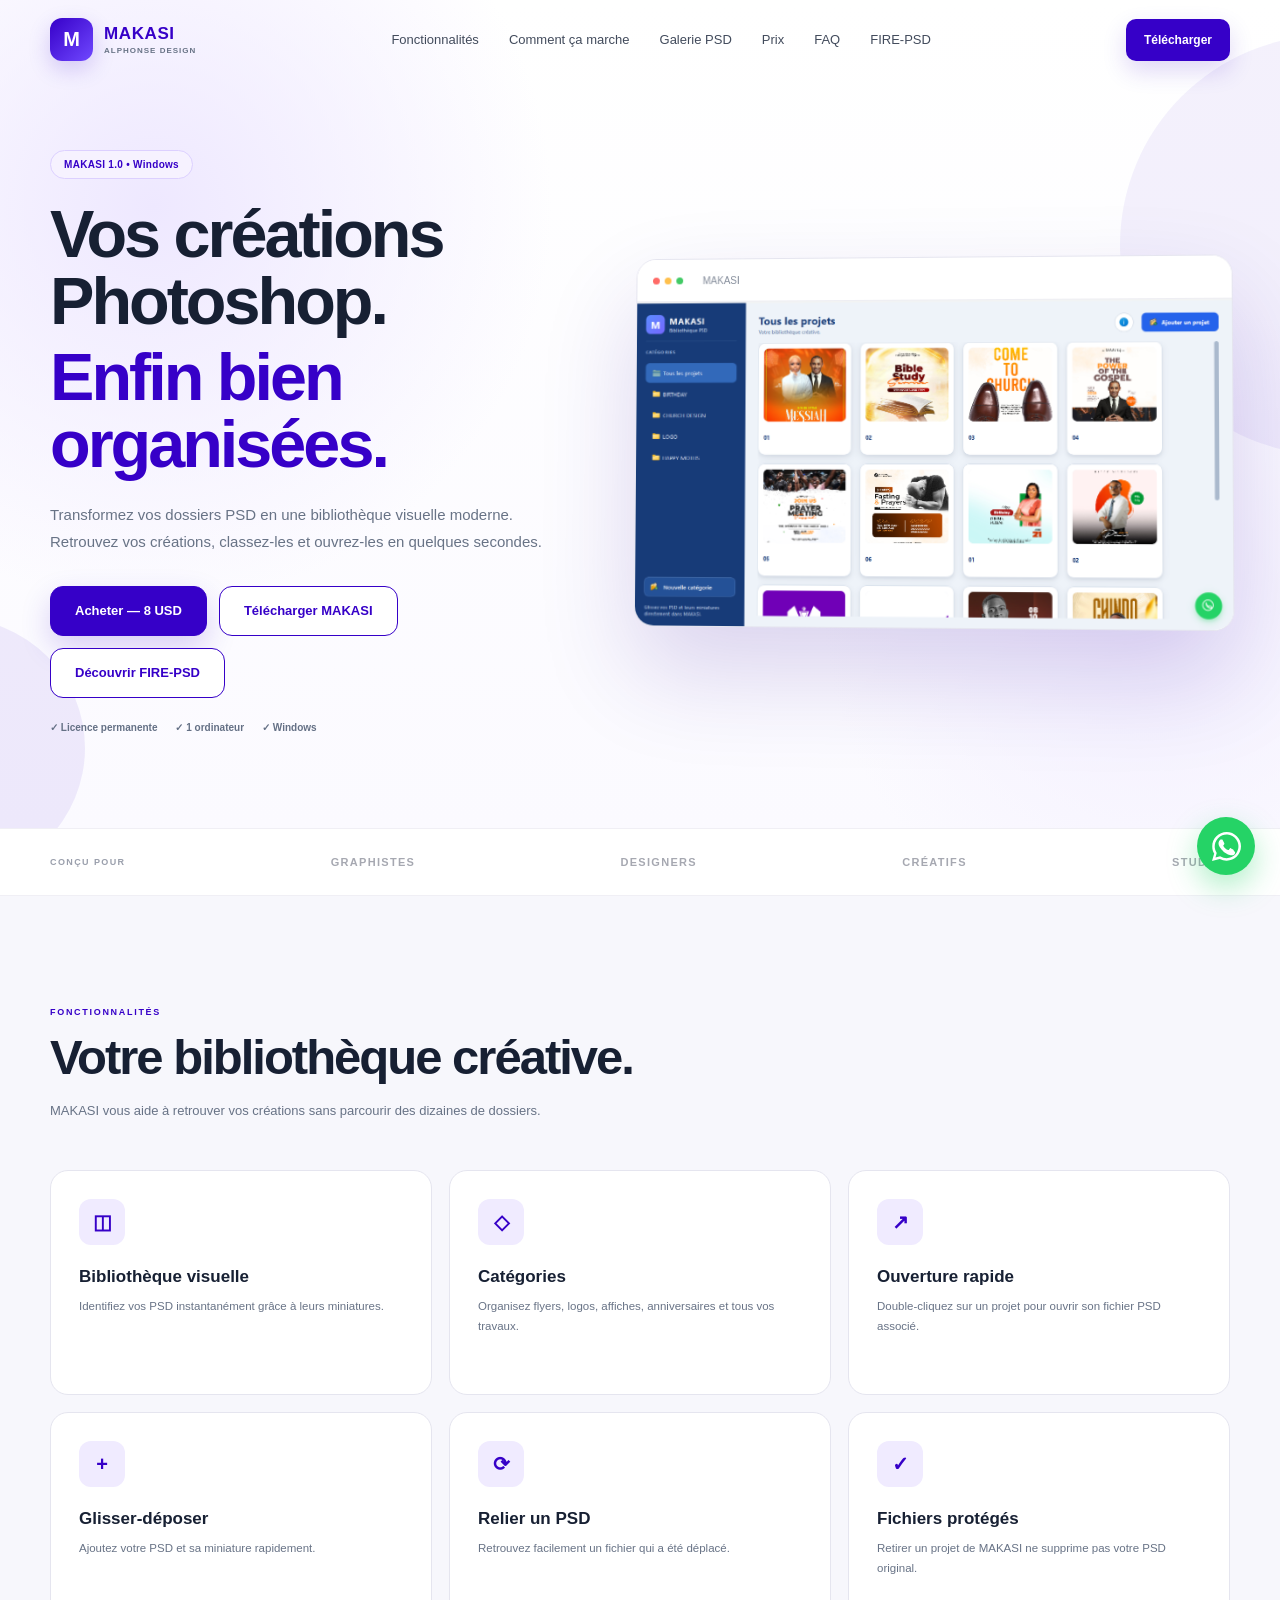
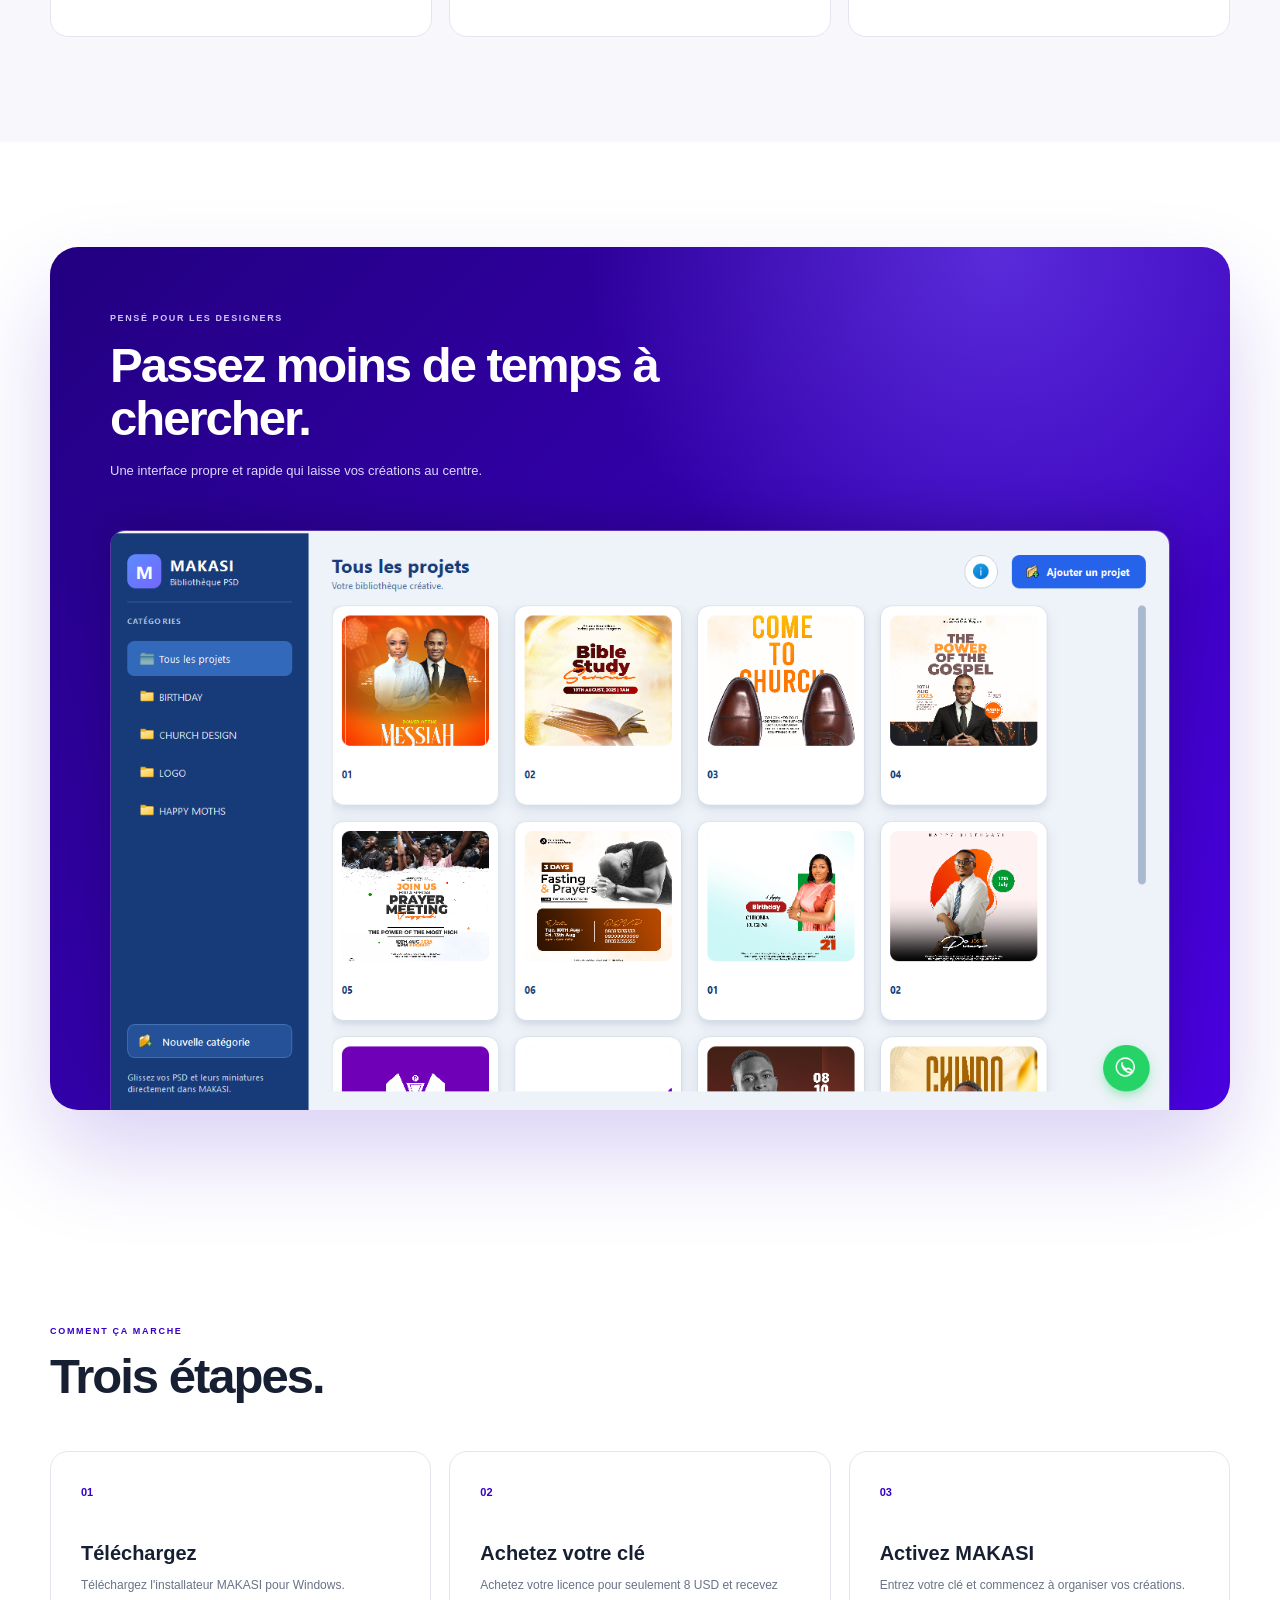
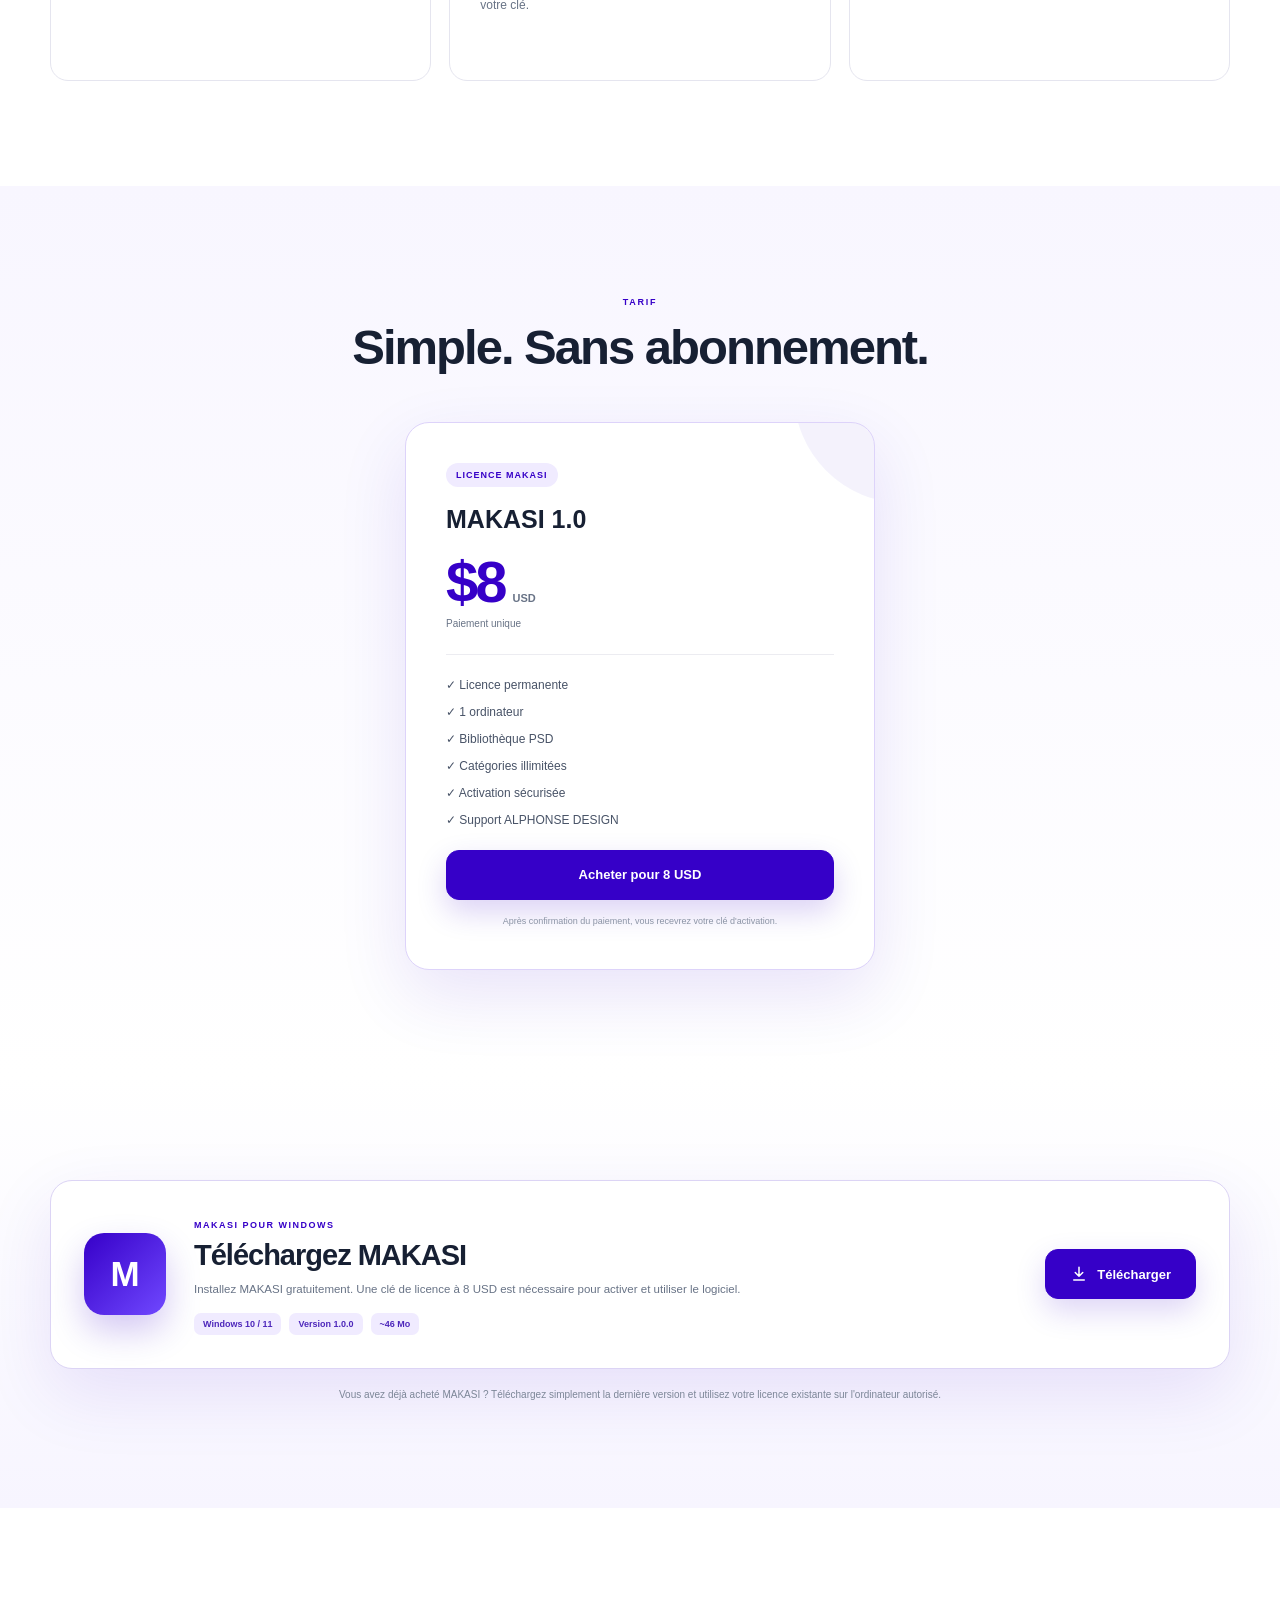
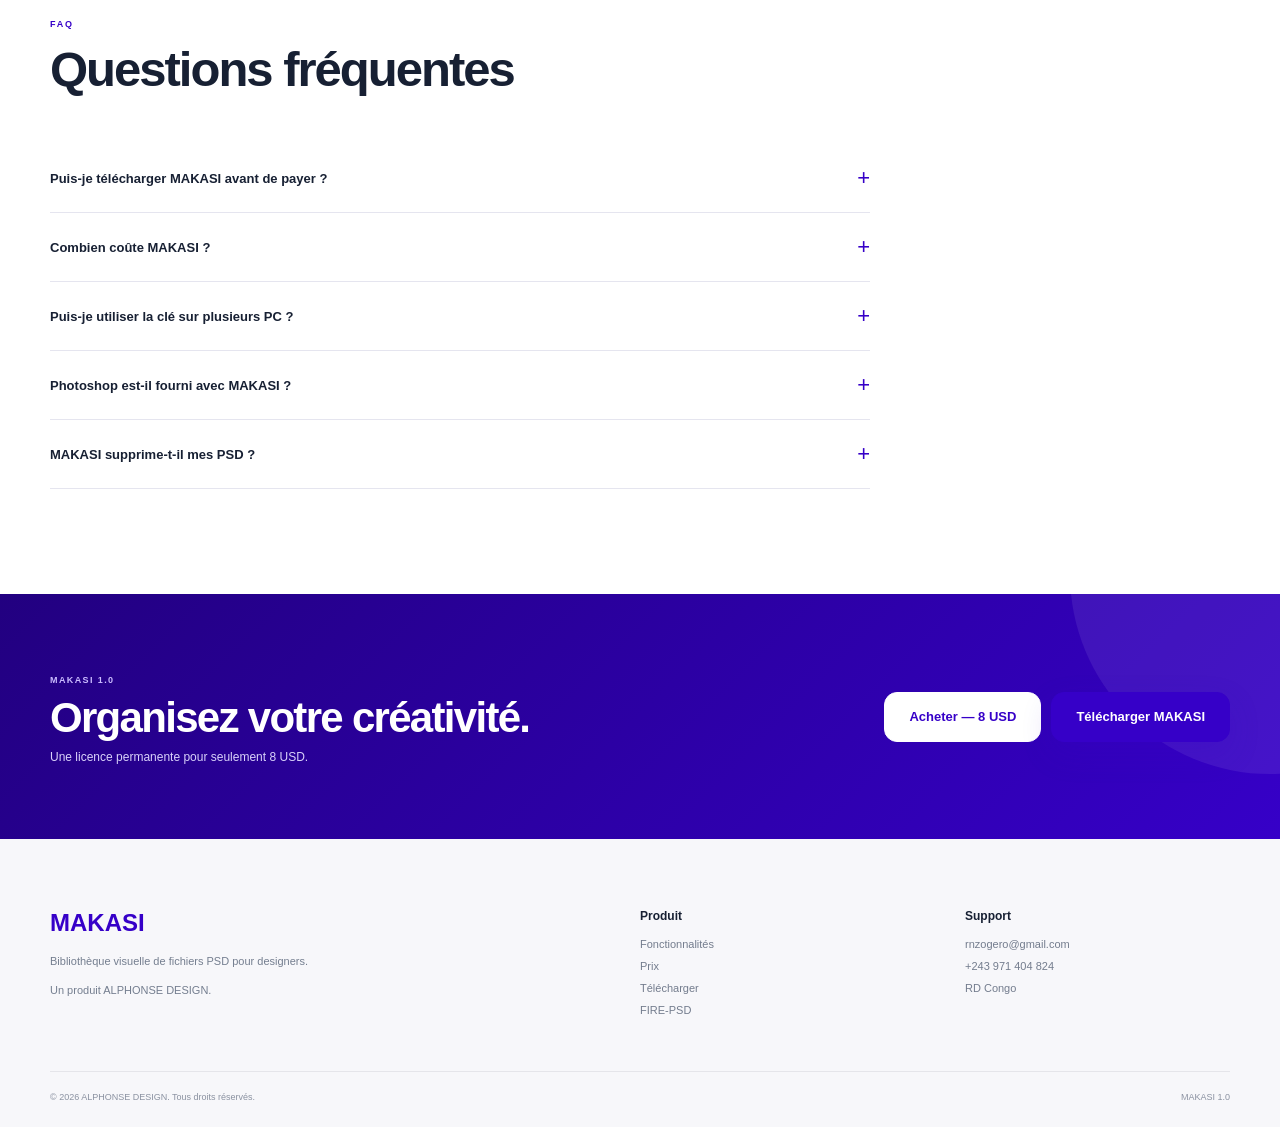
==== commit 278d99df: "Add files via upload" ====
--- a/index.html
+++ b/index.html
@@ -73,6 +73,10 @@
 
     <a href="#faq">
         FAQ
+    </a>
+
+    <a href="fire-psd.html">
+        FIRE-PSD
     </a>
 
 </nav>
@@ -145,6 +149,13 @@
                     class="button secondary"
                 >
                     Télécharger MAKASI
+                </a>
+
+                <a
+                    href="fire-psd.html"
+                    class="button secondary"
+                >
+                    Découvrir FIRE-PSD
                 </a>
 
             </div>
@@ -936,6 +947,10 @@
                 Télécharger
             </a>
 
+            <a href="../fire-psd/index.html">
+                FIRE-PSD
+            </a>
+
         </div>
 
 
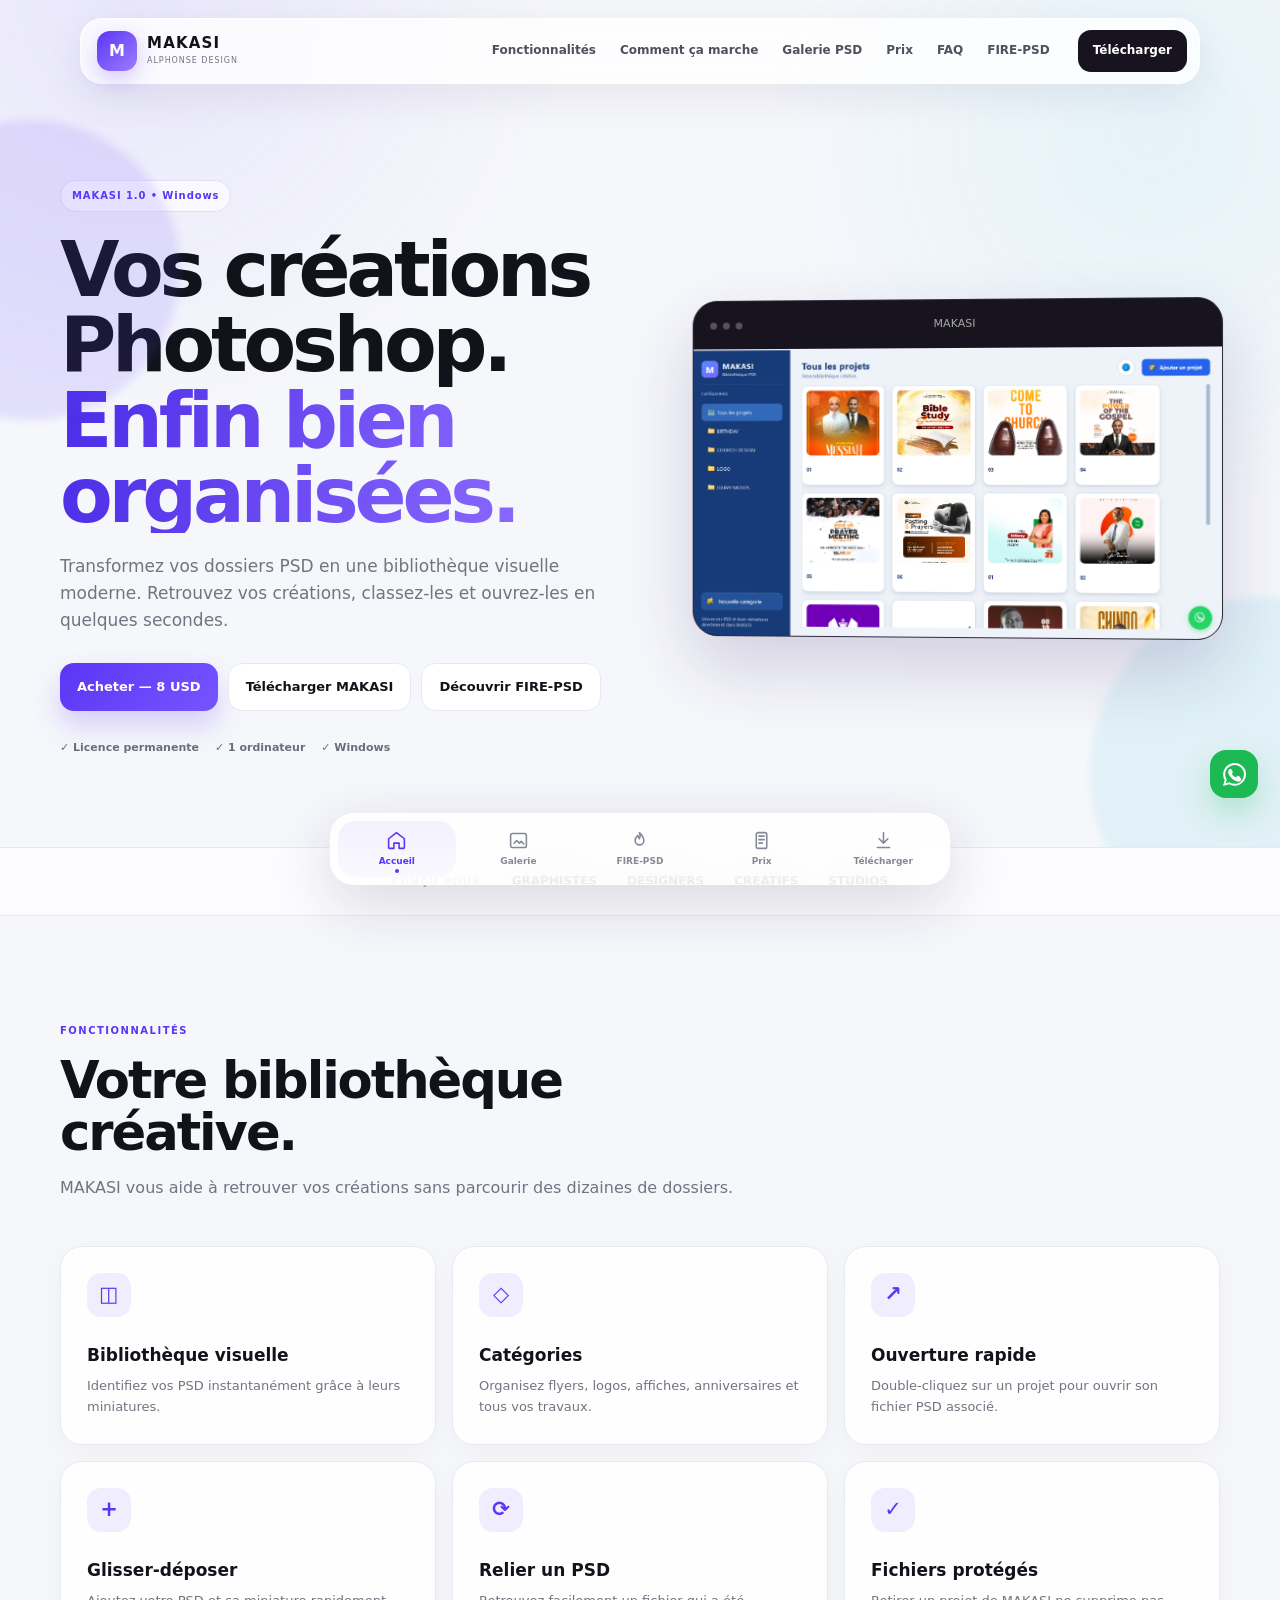
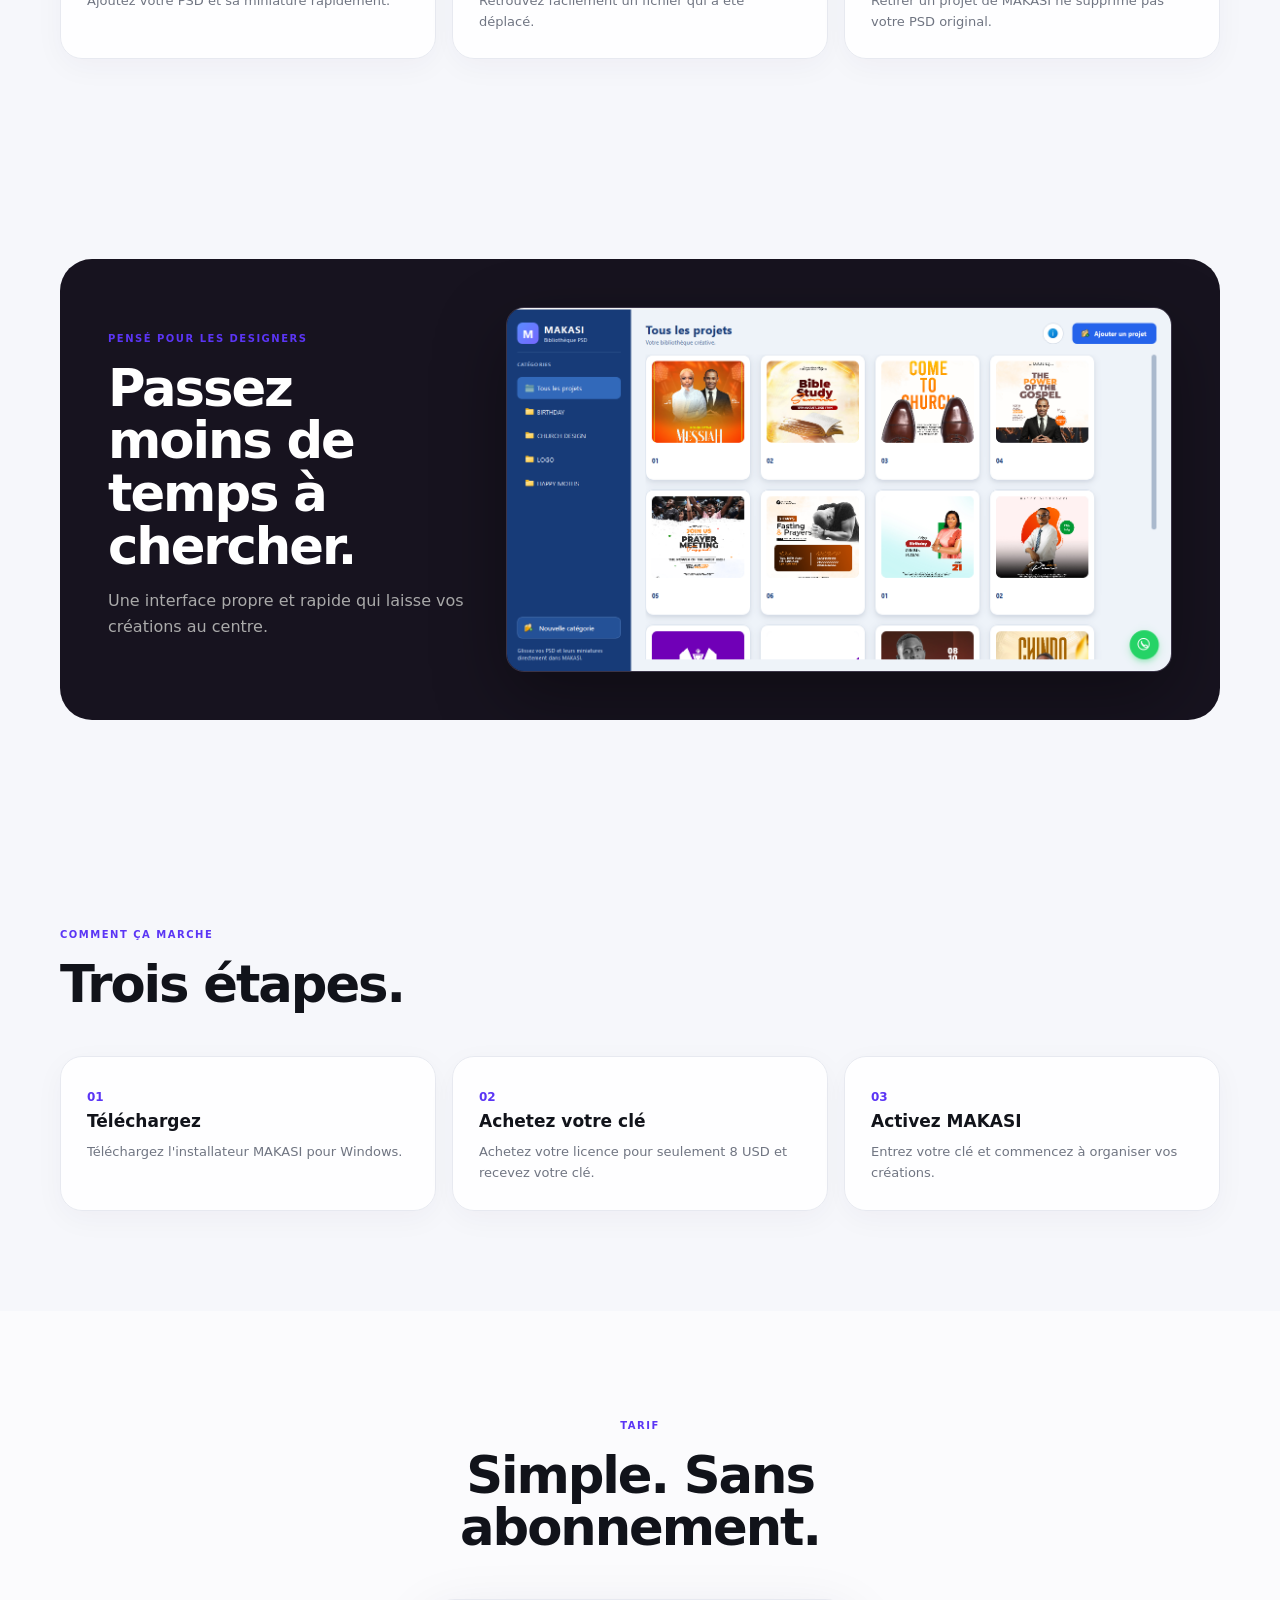
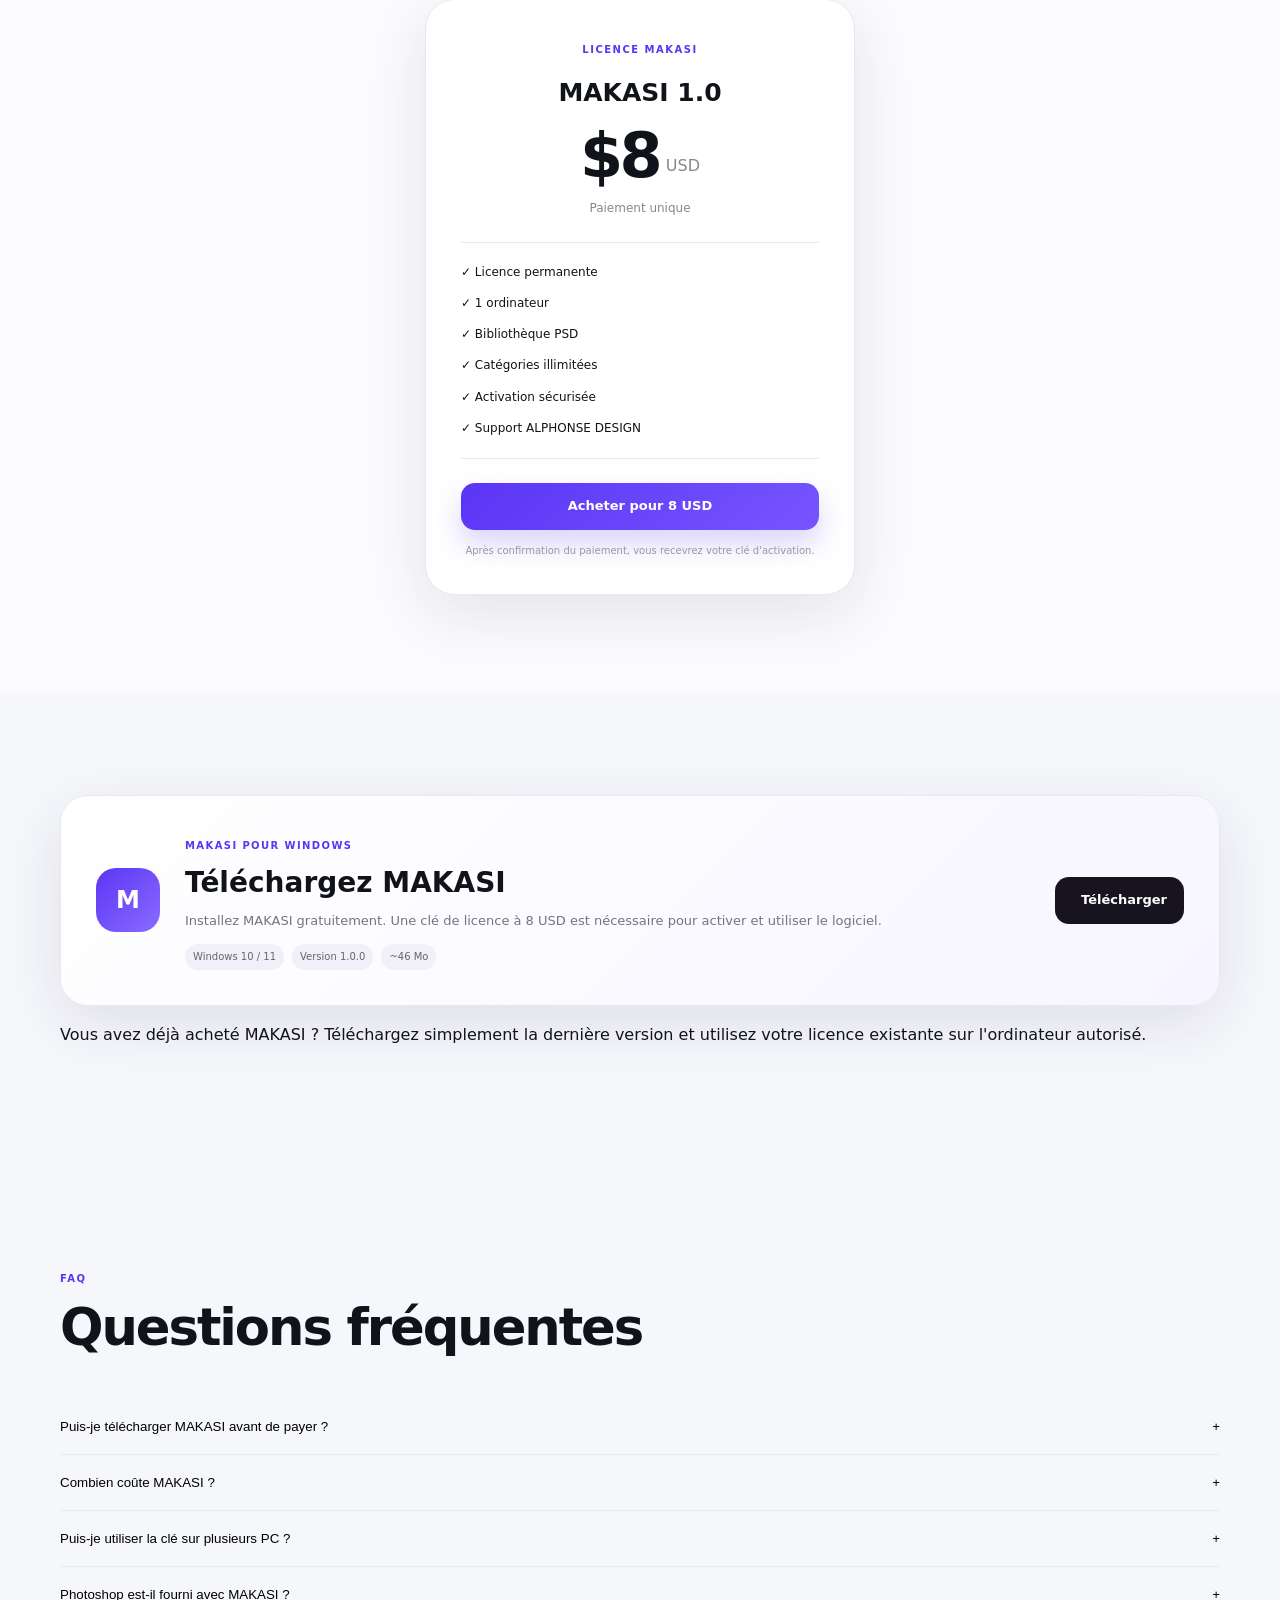
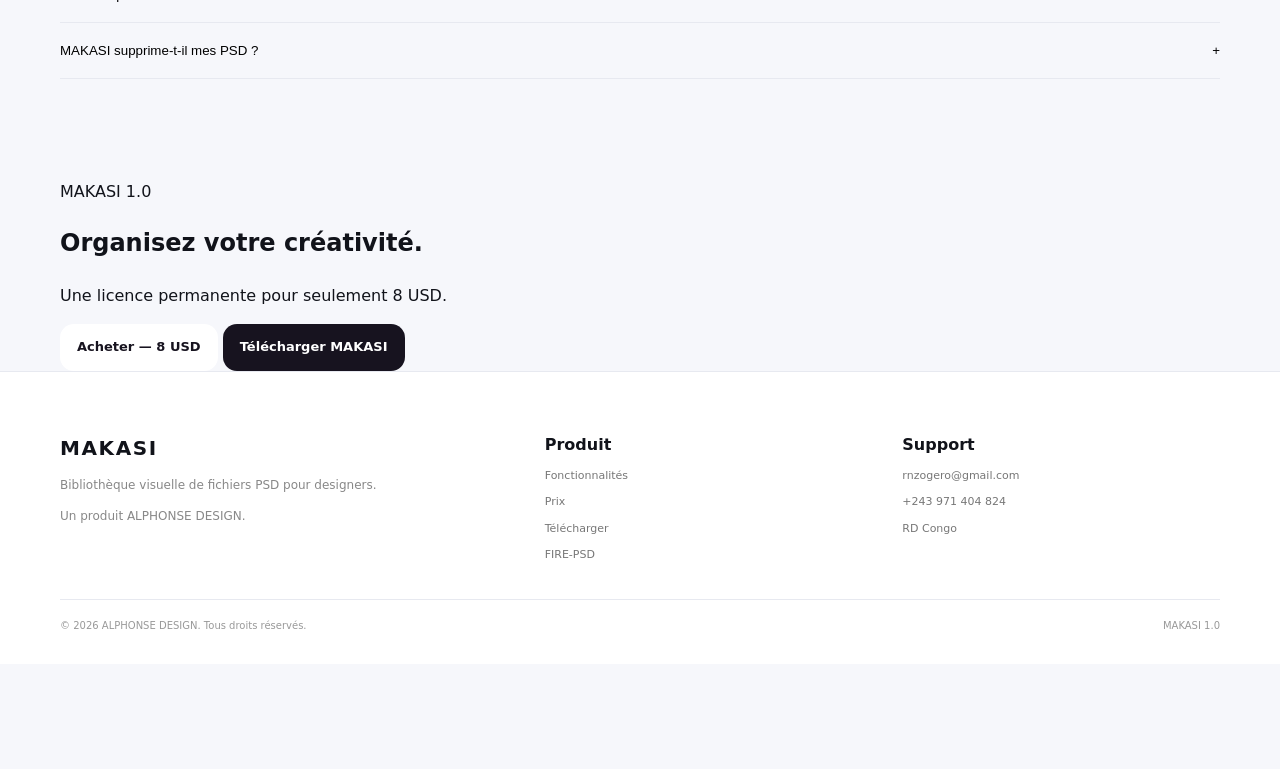
==== commit 1052fe7a: "Footer : lien FIRE-PSD corrigé vers fire-psd.html" ====
--- a/index.html
+++ b/index.html
@@ -1,1028 +1,1028 @@
-<!DOCTYPE html>
-<html lang="fr">
-   <head>
-    <meta charset="UTF-8">
-
-    <meta name="google-site-verification" content="DkB5CJ1ro4SfwtrqPWsECnEuJGnevn4uaLdTn4Rhbu0" />
-
-    <meta
-        name="viewport"
-        content="width=device-width, initial-scale=1.0"
-    >
-
-    <meta
-        name="description"
-        content="MAKASI — Organisez, visualisez et ouvrez rapidement vos fichiers PSD."
-    >
-
-    <title>MAKASI</title>
-
-    <link
-        rel="icon"
-        href="assets/favicon.ico"
-        sizes="any"
-    >
-
-    <link
-        rel="shortcut icon"
-        href="assets/favicon.ico"
-        type="image/x-icon"
-    >
-
-    <link rel="stylesheet" href="style.css">
-</head>
-
-<body>
-
-
-<!-- =========================================================
-     NAVIGATION
-========================================================= -->
-
-<header class="navbar">
-
-    <div class="container nav">
-
-        <a href="#home" class="brand">
-            <div class="brand-icon">M</div>
-
-            <div>
-                <strong>MAKASI</strong>
-                <small>ALPHONSE DESIGN</small>
-            </div>
-        </a>
-
-
-       <nav id="navLinks">
-
-    <a href="#features">
-        Fonctionnalités
-    </a>
-
-    <a href="#how">
-        Comment ça marche
-    </a>
-
-    <a href="galerie.html">
-        Galerie PSD
-    </a>
-
-    <a href="#pricing">
-        Prix
-    </a>
-
-    <a href="#faq">
-        FAQ
-    </a>
-
-    <a href="fire-psd.html">
-        FIRE-PSD
-    </a>
-
-</nav>
-
-
-        <a
-            href="#download"
-            class="nav-download"
-        >
-            Télécharger
-        </a>
-
-
-        <button
-            id="mobileMenu"
-            class="mobile-menu"
-            aria-label="Menu"
-        >
-            ☰
-        </button>
-
-    </div>
-
-</header>
-
-
-
-<main>
-
-
-<!-- =========================================================
-     HERO
-========================================================= -->
-
-<section id="home" class="hero">
-
-    <div class="orb orb1"></div>
-    <div class="orb orb2"></div>
-
-    <div class="container hero-grid">
-
-        <div class="hero-content reveal">
-
-            <span class="badge">
-                MAKASI 1.0 • Windows
-            </span>
-
-            <h1>
-                Vos créations Photoshop.
-                <span>Enfin bien organisées.</span>
-            </h1>
-
-            <p>
-                Transformez vos dossiers PSD en une bibliothèque
-                visuelle moderne. Retrouvez vos créations,
-                classez-les et ouvrez-les en quelques secondes.
-            </p>
-
-            <div class="hero-buttons">
-
-                <a
-                    href="#pricing"
-                    class="button primary"
-                >
-                    Acheter — 8 USD
-                </a>
-
-                <a
-                    href="#download"
-                    class="button secondary"
-                >
-                    Télécharger MAKASI
-                </a>
-
-                <a
-                    href="fire-psd.html"
-                    class="button secondary"
-                >
-                    Découvrir FIRE-PSD
-                </a>
-
-            </div>
-
-
-            <div class="hero-info">
-
-                <span>✓ Licence permanente</span>
-
-                <span>✓ 1 ordinateur</span>
-
-                <span>✓ Windows</span>
-
-            </div>
-
-        </div>
-
-
-        <div class="hero-preview reveal">
-
-            <div class="software-window">
-
-                <div class="window-bar">
-
-                    <div class="dots">
-                        <i></i>
-                        <i></i>
-                        <i></i>
-                    </div>
-
-                    <span>MAKASI</span>
-
-                </div>
-
-                <img
-                    src="assets/makasi-screen.png"
-                    alt="Interface de MAKASI"
-                >
-
-            </div>
-
-        </div>
-
-    </div>
-
-</section>
-
-
-
-<!-- =========================================================
-     TARGET
-========================================================= -->
-
-<section class="audience">
-
-    <div class="container audience-content">
-
-        <span>
-            CONÇU POUR
-        </span>
-
-        <strong>GRAPHISTES</strong>
-        <strong>DESIGNERS</strong>
-        <strong>CRÉATIFS</strong>
-        <strong>STUDIOS</strong>
-
-    </div>
-
-</section>
-
-
-
-<!-- =========================================================
-     FEATURES
-========================================================= -->
-
-<section
-    id="features"
-    class="section features"
->
-
-    <div class="container">
-
-        <div class="section-title reveal">
-
-            <span>FONCTIONNALITÉS</span>
-
-            <h2>
-                Votre bibliothèque créative.
-            </h2>
-
-            <p>
-                MAKASI vous aide à retrouver vos créations
-                sans parcourir des dizaines de dossiers.
-            </p>
-
-        </div>
-
-
-        <div class="feature-grid">
-
-
-            <article class="feature reveal">
-
-                <div class="feature-icon">
-                    ◫
-                </div>
-
-                <h3>
-                    Bibliothèque visuelle
-                </h3>
-
-                <p>
-                    Identifiez vos PSD instantanément
-                    grâce à leurs miniatures.
-                </p>
-
-            </article>
-
-
-            <article class="feature reveal">
-
-                <div class="feature-icon">
-                    ◇
-                </div>
-
-                <h3>
-                    Catégories
-                </h3>
-
-                <p>
-                    Organisez flyers, logos, affiches,
-                    anniversaires et tous vos travaux.
-                </p>
-
-            </article>
-
-
-            <article class="feature reveal">
-
-                <div class="feature-icon">
-                    ↗
-                </div>
-
-                <h3>
-                    Ouverture rapide
-                </h3>
-
-                <p>
-                    Double-cliquez sur un projet pour
-                    ouvrir son fichier PSD associé.
-                </p>
-
-            </article>
-
-
-            <article class="feature reveal">
-
-                <div class="feature-icon">
-                    +
-                </div>
-
-                <h3>
-                    Glisser-déposer
-                </h3>
-
-                <p>
-                    Ajoutez votre PSD et sa miniature
-                    rapidement.
-                </p>
-
-            </article>
-
-
-            <article class="feature reveal">
-
-                <div class="feature-icon">
-                    ⟳
-                </div>
-
-                <h3>
-                    Relier un PSD
-                </h3>
-
-                <p>
-                    Retrouvez facilement un fichier
-                    qui a été déplacé.
-                </p>
-
-            </article>
-
-
-            <article class="feature reveal">
-
-                <div class="feature-icon">
-                    ✓
-                </div>
-
-                <h3>
-                    Fichiers protégés
-                </h3>
-
-                <p>
-                    Retirer un projet de MAKASI ne
-                    supprime pas votre PSD original.
-                </p>
-
-            </article>
-
-
-        </div>
-
-    </div>
-
-</section>
-
-
-
-<!-- =========================================================
-     SHOWCASE
-========================================================= -->
-
-<section class="section">
-
-    <div class="container">
-
-        <div class="showcase reveal">
-
-            <div class="showcase-text">
-
-                <span>
-                    PENSÉ POUR LES DESIGNERS
-                </span>
-
-                <h2>
-                    Passez moins de temps à chercher.
-                </h2>
-
-                <p>
-                    Une interface propre et rapide qui
-                    laisse vos créations au centre.
-                </p>
-
-            </div>
-
-
-            <div class="showcase-image">
-
-                <img
-                    src="assets/makasi-screen.png"
-                    alt="MAKASI bibliothèque PSD"
-                >
-
-            </div>
-
-        </div>
-
-    </div>
-
-</section>
-
-
-
-<!-- =========================================================
-     HOW
-========================================================= -->
-
-<section
-    id="how"
-    class="section how"
->
-
-    <div class="container">
-
-        <div class="section-title reveal">
-
-            <span>
-                COMMENT ÇA MARCHE
-            </span>
-
-            <h2>
-                Trois étapes.
-            </h2>
-
-        </div>
-
-
-        <div class="steps">
-
-
-            <article class="step reveal">
-
-                <b>01</b>
-
-                <h3>
-                    Téléchargez
-                </h3>
-
-                <p>
-                    Téléchargez l'installateur MAKASI
-                    pour Windows.
-                </p>
-
-            </article>
-
-
-            <article class="step reveal">
-
-                <b>02</b>
-
-                <h3>
-                    Achetez votre clé
-                </h3>
-
-                <p>
-                    Achetez votre licence pour seulement
-                    8 USD et recevez votre clé.
-                </p>
-
-            </article>
-
-
-            <article class="step reveal">
-
-                <b>03</b>
-
-                <h3>
-                    Activez MAKASI
-                </h3>
-
-                <p>
-                    Entrez votre clé et commencez
-                    à organiser vos créations.
-                </p>
-
-            </article>
-
-
-        </div>
-
-    </div>
-
-</section>
-
-
-
-<!-- =========================================================
-     PRICING
-========================================================= -->
-
-<section
-    id="pricing"
-    class="section pricing"
->
-
-    <div class="container">
-
-        <div class="section-title center reveal">
-
-            <span>
-                TARIF
-            </span>
-
-            <h2>
-                Simple. Sans abonnement.
-            </h2>
-
-        </div>
-
-
-        <div class="price-card reveal">
-
-            <span class="price-label">
-                LICENCE MAKASI
-            </span>
-
-            <h3>
-                MAKASI 1.0
-            </h3>
-
-
-            <div class="price">
-
-                <strong>
-                    $8
-                </strong>
-
-                <span>
-                    USD
-                </span>
-
-            </div>
-
-
-            <p class="once">
-                Paiement unique
-            </p>
-
-
-            <ul>
-
-                <li>
-                    ✓ Licence permanente
-                </li>
-
-                <li>
-                    ✓ 1 ordinateur
-                </li>
-
-                <li>
-                    ✓ Bibliothèque PSD
-                </li>
-
-                <li>
-                    ✓ Catégories illimitées
-                </li>
-
-                <li>
-                    ✓ Activation sécurisée
-                </li>
-
-                <li>
-                    ✓ Support ALPHONSE DESIGN
-                </li>
-
-            </ul>
-
-
-            <a
-                href="https://wa.me/243971404824?text=Bonjour%20ALPHONSE%20DESIGN%2C%20je%20souhaite%20acheter%20une%20licence%20MAKASI%20%C3%A0%208%20USD."
-                target="_blank"
-                rel="noopener"
-                class="button primary full"
-            >
-                Acheter pour 8 USD
-            </a>
-
-
-            <small>
-                Après confirmation du paiement,
-                vous recevrez votre clé d'activation.
-            </small>
-
-        </div>
-
-    </div>
-
-</section>
-
-
-
-<!-- =========================================================
-     DOWNLOAD
-========================================================= -->
-
-<section
-    id="download"
-    class="section download"
->
-
-    <div class="container">
-
-        <div class="download-box reveal">
-
-            <div class="download-icon">
-                M
-            </div>
-
-
-            <div class="download-content">
-
-                <span>
-                    MAKASI POUR WINDOWS
-                </span>
-
-                <h2>
-                    Téléchargez MAKASI
-                </h2>
-
-                <p>
-                    Installez MAKASI gratuitement.
-                    Une clé de licence à 8 USD est nécessaire
-                    pour activer et utiliser le logiciel.
-                </p>
-
-
-                <div class="requirements">
-
-                    <span>
-                        Windows 10 / 11
-                    </span>
-
-                    <span>
-                        Version 1.0.0
-                    </span>
-
-                    <span>
-                        ~46 Mo
-                    </span>
-
-                </div>
-
-            </div>
-
-
-            <a
-                class="button download-button"
-                href="https://github.com/AlphonsedesignAD/makasi-downloads/releases/download/v1.0.0/MAKASI-Setup-1.0.0.exe"
-                download
-            >
-
-                <svg
-                    viewBox="0 0 24 24"
-                    aria-hidden="true"
-                >
-
-                    <path
-                        d="M12 3v12m0 0 5-5m-5 5-5-5M5 20h14"
-                    />
-
-                </svg>
-
-                Télécharger
-
-            </a>
-
-        </div>
-
-
-        <p class="download-note reveal">
-
-            Vous avez déjà acheté MAKASI ?
-            Téléchargez simplement la dernière version et
-            utilisez votre licence existante sur l'ordinateur autorisé.
-
-        </p>
-
-    </div>
-
-</section>
-
-
-
-<!-- =========================================================
-     FAQ
-========================================================= -->
-
-<section
-    id="faq"
-    class="section faq-section"
->
-
-    <div class="container">
-
-        <div class="section-title reveal">
-
-            <span>
-                FAQ
-            </span>
-
-            <h2>
-                Questions fréquentes
-            </h2>
-
-        </div>
-
-
-        <div class="faq">
-
-
-            <article class="faq-item reveal">
-
-                <button class="faq-question">
-
-                    Puis-je télécharger MAKASI avant de payer ?
-
-                    <span>+</span>
-
-                </button>
-
-                <div class="faq-answer">
-
-                    <p>
-                        Oui. L'installateur peut être téléchargé
-                        gratuitement. Une clé de licence est toutefois
-                        nécessaire pour activer MAKASI.
-                    </p>
-
-                </div>
-
-            </article>
-
-
-            <article class="faq-item reveal">
-
-                <button class="faq-question">
-
-                    Combien coûte MAKASI ?
-
-                    <span>+</span>
-
-                </button>
-
-                <div class="faq-answer">
-
-                    <p>
-                        La licence MAKASI 1.0 coûte 8 USD,
-                        en paiement unique.
-                    </p>
-
-                </div>
-
-            </article>
-
-
-            <article class="faq-item reveal">
-
-                <button class="faq-question">
-
-                    Puis-je utiliser la clé sur plusieurs PC ?
-
-                    <span>+</span>
-
-                </button>
-
-                <div class="faq-answer">
-
-                    <p>
-                        Une clé MAKASI est associée à un ordinateur.
-                        En cas de changement légitime de PC,
-                        contactez le support.
-                    </p>
-
-                </div>
-
-            </article>
-
-
-            <article class="faq-item reveal">
-
-                <button class="faq-question">
-
-                    Photoshop est-il fourni avec MAKASI ?
-
-                    <span>+</span>
-
-                </button>
-
-                <div class="faq-answer">
-
-                    <p>
-                        Non. MAKASI organise et ouvre vos fichiers PSD.
-                        Adobe Photoshop est un produit indépendant
-                        et n'est pas inclus.
-                    </p>
-
-                </div>
-
-            </article>
-
-
-            <article class="faq-item reveal">
-
-                <button class="faq-question">
-
-                    MAKASI supprime-t-il mes PSD ?
-
-                    <span>+</span>
-
-                </button>
-
-                <div class="faq-answer">
-
-                    <p>
-                        Non. Lorsque vous retirez un projet de MAKASI,
-                        votre fichier Photoshop original reste
-                        sur votre ordinateur.
-                    </p>
-
-                </div>
-
-            </article>
-
-
-        </div>
-
-    </div>
-
-</section>
-
-
-
-<!-- =========================================================
-     CTA
-========================================================= -->
-
-<section class="cta">
-
-    <div class="container cta-content reveal">
-
-        <div>
-
-            <span>
-                MAKASI 1.0
-            </span>
-
-            <h2>
-                Organisez votre créativité.
-            </h2>
-
-            <p>
-                Une licence permanente pour seulement 8 USD.
-            </p>
-
-        </div>
-
-
-        <div class="cta-actions">
-
-            <a
-                href="https://wa.me/243971404824?text=Bonjour%20ALPHONSE%20DESIGN%2C%20je%20souhaite%20acheter%20MAKASI%20%C3%A0%208%20USD"
-                target="_blank"
-                rel="noopener"
-                class="button white"
-            >
-                Acheter — 8 USD
-            </a>
-
-
-            <a
-                class="button download-button"
-                href="https://github.com/AlphonsedesignAD/makasi-downloads/releases/download/v1.0.0/MAKASI-Setup-1.0.0.exe"
-            >
-                Télécharger MAKASI
-            </a>
-
-        </div>
-
-    </div>
-
-</section>
-
-
-</main>
-
-
-
-<!-- =========================================================
-     FOOTER
-========================================================= -->
-
-<footer>
-
-    <div class="container footer-grid">
-
-        <div>
-
-            <strong class="footer-logo">
-                MAKASI
-            </strong>
-
-            <p>
-                Bibliothèque visuelle de fichiers PSD
-                pour designers.
-            </p>
-
-            <p>
-                Un produit ALPHONSE DESIGN.
-            </p>
-
-        </div>
-
-
-        <div>
-
-            <strong>
-                Produit
-            </strong>
-
-            <a href="#features">
-                Fonctionnalités
-            </a>
-
-            <a href="#pricing">
-                Prix
-            </a>
-
-            <a href="#download">
-                Télécharger
-            </a>
-
-            <a href="../fire-psd/index.html">
-                FIRE-PSD
-            </a>
-
-        </div>
-
-
-        <div>
-
-            <strong>
-                Support
-            </strong>
-
-            <a
-                href="mailto:rnzogero@gmail.com"
-            >
-                rnzogero@gmail.com
-            </a>
-
-            <a
-                href="https://wa.me/243971404824"
-                target="_blank"
-                rel="noopener"
-            >
-                +243 971 404 824
-            </a>
-
-            <span>
-                RD Congo
-            </span>
-
-        </div>
-
-    </div>
-
-
-    <div class="container copyright">
-
-        <span>
-            © 2026 ALPHONSE DESIGN. Tous droits réservés.
-        </span>
-
-        <span>
-            MAKASI 1.0
-        </span>
-
-    </div>
-
-</footer>
-
-
-
-<!-- =========================================================
-     WHATSAPP FLOATING
-========================================================= -->
-
-<a
-    href="https://wa.me/243971404824?text=Bonjour%2C%20je%20voudrais%20des%20informations%20sur%20MAKASI"
-    target="_blank"
-    rel="noopener"
-    class="whatsapp"
-    aria-label="Contacter MAKASI sur WhatsApp"
->
-
-    <svg viewBox="0 0 24 24">
-
-        <path
-            d="M20.5 3.5A11.8 11.8 0 0 0 12.1 0C5.5 0 .2 5.3.2 11.9c0 2.1.5 4.1 1.6 5.9L0 24l6.4-1.7a12 12 0 0 0 5.7 1.4h.1c6.5 0 11.8-5.3 11.8-11.9 0-3.2-1.2-6.1-3.5-8.3ZM12.1 21.7a9.8 9.8 0 0 1-5-1.4l-.4-.2-3.8 1 1-3.7-.2-.4a9.8 9.8 0 1 1 8.4 4.7Zm5.4-7.3c-.3-.1-1.7-.8-2-1-.3-.1-.5-.1-.7.2-.2.3-.8 1-.9 1.2-.2.2-.3.2-.6.1-1.7-.8-2.8-1.5-3.9-3.4-.3-.5.3-.5.8-1.6.1-.2 0-.4 0-.6L8.8 6.6c-.2-.5-.5-.4-.7-.4h-.6c-.2 0-.6.1-.9.4-.3.3-1.2 1.2-1.2 2.9s1.3 3.4 1.4 3.6c.2.2 2.5 3.8 6 5.3.8.4 1.5.6 2 .7.8.3 1.6.2 2.2.1.7-.1 1.7-.7 1.9-1.3.2-.7.2-1.3.2-1.4-.1-.1-.3-.2-.6-.3Z"
-        />
-
-    </svg>
-
-</a>
-
-
-<script src="script.js"></script>
-
-</body>
-</html>+<!DOCTYPE html>
+<html lang="fr">
+   <head>
+    <meta charset="UTF-8">
+
+    <meta name="google-site-verification" content="DkB5CJ1ro4SfwtrqPWsECnEuJGnevn4uaLdTn4Rhbu0" />
+
+    <meta
+        name="viewport"
+        content="width=device-width, initial-scale=1.0"
+    >
+
+    <meta
+        name="description"
+        content="MAKASI — Organisez, visualisez et ouvrez rapidement vos fichiers PSD."
+    >
+
+    <title>MAKASI</title>
+
+    <link
+        rel="icon"
+        href="assets/favicon.ico"
+        sizes="any"
+    >
+
+    <link
+        rel="shortcut icon"
+        href="assets/favicon.ico"
+        type="image/x-icon"
+    >
+
+    <link rel="stylesheet" href="style.css">
+</head>
+
+<body>
+
+
+<!-- =========================================================
+     NAVIGATION
+========================================================= -->
+
+<header class="navbar">
+
+    <div class="container nav">
+
+        <a href="#home" class="brand">
+            <div class="brand-icon">M</div>
+
+            <div>
+                <strong>MAKASI</strong>
+                <small>ALPHONSE DESIGN</small>
+            </div>
+        </a>
+
+
+       <nav id="navLinks">
+
+    <a href="#features">
+        Fonctionnalités
+    </a>
+
+    <a href="#how">
+        Comment ça marche
+    </a>
+
+    <a href="galerie.html">
+        Galerie PSD
+    </a>
+
+    <a href="#pricing">
+        Prix
+    </a>
+
+    <a href="#faq">
+        FAQ
+    </a>
+
+    <a href="fire-psd.html">
+        FIRE-PSD
+    </a>
+
+</nav>
+
+
+        <a
+            href="#download"
+            class="nav-download"
+        >
+            Télécharger
+        </a>
+
+
+        <button
+            id="mobileMenu"
+            class="mobile-menu"
+            aria-label="Menu"
+        >
+            ☰
+        </button>
+
+    </div>
+
+</header>
+
+
+
+<main>
+
+
+<!-- =========================================================
+     HERO
+========================================================= -->
+
+<section id="home" class="hero">
+
+    <div class="orb orb1"></div>
+    <div class="orb orb2"></div>
+
+    <div class="container hero-grid">
+
+        <div class="hero-content reveal">
+
+            <span class="badge">
+                MAKASI 1.0 • Windows
+            </span>
+
+            <h1>
+                Vos créations Photoshop.
+                <span>Enfin bien organisées.</span>
+            </h1>
+
+            <p>
+                Transformez vos dossiers PSD en une bibliothèque
+                visuelle moderne. Retrouvez vos créations,
+                classez-les et ouvrez-les en quelques secondes.
+            </p>
+
+            <div class="hero-buttons">
+
+                <a
+                    href="#pricing"
+                    class="button primary"
+                >
+                    Acheter — 8 USD
+                </a>
+
+                <a
+                    href="#download"
+                    class="button secondary"
+                >
+                    Télécharger MAKASI
+                </a>
+
+                <a
+                    href="fire-psd.html"
+                    class="button secondary"
+                >
+                    Découvrir FIRE-PSD
+                </a>
+
+            </div>
+
+
+            <div class="hero-info">
+
+                <span>✓ Licence permanente</span>
+
+                <span>✓ 1 ordinateur</span>
+
+                <span>✓ Windows</span>
+
+            </div>
+
+        </div>
+
+
+        <div class="hero-preview reveal">
+
+            <div class="software-window">
+
+                <div class="window-bar">
+
+                    <div class="dots">
+                        <i></i>
+                        <i></i>
+                        <i></i>
+                    </div>
+
+                    <span>MAKASI</span>
+
+                </div>
+
+                <img
+                    src="assets/makasi-screen.png"
+                    alt="Interface de MAKASI"
+                >
+
+            </div>
+
+        </div>
+
+    </div>
+
+</section>
+
+
+
+<!-- =========================================================
+     TARGET
+========================================================= -->
+
+<section class="audience">
+
+    <div class="container audience-content">
+
+        <span>
+            CONÇU POUR
+        </span>
+
+        <strong>GRAPHISTES</strong>
+        <strong>DESIGNERS</strong>
+        <strong>CRÉATIFS</strong>
+        <strong>STUDIOS</strong>
+
+    </div>
+
+</section>
+
+
+
+<!-- =========================================================
+     FEATURES
+========================================================= -->
+
+<section
+    id="features"
+    class="section features"
+>
+
+    <div class="container">
+
+        <div class="section-title reveal">
+
+            <span>FONCTIONNALITÉS</span>
+
+            <h2>
+                Votre bibliothèque créative.
+            </h2>
+
+            <p>
+                MAKASI vous aide à retrouver vos créations
+                sans parcourir des dizaines de dossiers.
+            </p>
+
+        </div>
+
+
+        <div class="feature-grid">
+
+
+            <article class="feature reveal">
+
+                <div class="feature-icon">
+                    ◫
+                </div>
+
+                <h3>
+                    Bibliothèque visuelle
+                </h3>
+
+                <p>
+                    Identifiez vos PSD instantanément
+                    grâce à leurs miniatures.
+                </p>
+
+            </article>
+
+
+            <article class="feature reveal">
+
+                <div class="feature-icon">
+                    ◇
+                </div>
+
+                <h3>
+                    Catégories
+                </h3>
+
+                <p>
+                    Organisez flyers, logos, affiches,
+                    anniversaires et tous vos travaux.
+                </p>
+
+            </article>
+
+
+            <article class="feature reveal">
+
+                <div class="feature-icon">
+                    ↗
+                </div>
+
+                <h3>
+                    Ouverture rapide
+                </h3>
+
+                <p>
+                    Double-cliquez sur un projet pour
+                    ouvrir son fichier PSD associé.
+                </p>
+
+            </article>
+
+
+            <article class="feature reveal">
+
+                <div class="feature-icon">
+                    +
+                </div>
+
+                <h3>
+                    Glisser-déposer
+                </h3>
+
+                <p>
+                    Ajoutez votre PSD et sa miniature
+                    rapidement.
+                </p>
+
+            </article>
+
+
+            <article class="feature reveal">
+
+                <div class="feature-icon">
+                    ⟳
+                </div>
+
+                <h3>
+                    Relier un PSD
+                </h3>
+
+                <p>
+                    Retrouvez facilement un fichier
+                    qui a été déplacé.
+                </p>
+
+            </article>
+
+
+            <article class="feature reveal">
+
+                <div class="feature-icon">
+                    ✓
+                </div>
+
+                <h3>
+                    Fichiers protégés
+                </h3>
+
+                <p>
+                    Retirer un projet de MAKASI ne
+                    supprime pas votre PSD original.
+                </p>
+
+            </article>
+
+
+        </div>
+
+    </div>
+
+</section>
+
+
+
+<!-- =========================================================
+     SHOWCASE
+========================================================= -->
+
+<section class="section">
+
+    <div class="container">
+
+        <div class="showcase reveal">
+
+            <div class="showcase-text">
+
+                <span>
+                    PENSÉ POUR LES DESIGNERS
+                </span>
+
+                <h2>
+                    Passez moins de temps à chercher.
+                </h2>
+
+                <p>
+                    Une interface propre et rapide qui
+                    laisse vos créations au centre.
+                </p>
+
+            </div>
+
+
+            <div class="showcase-image">
+
+                <img
+                    src="assets/makasi-screen.png"
+                    alt="MAKASI bibliothèque PSD"
+                >
+
+            </div>
+
+        </div>
+
+    </div>
+
+</section>
+
+
+
+<!-- =========================================================
+     HOW
+========================================================= -->
+
+<section
+    id="how"
+    class="section how"
+>
+
+    <div class="container">
+
+        <div class="section-title reveal">
+
+            <span>
+                COMMENT ÇA MARCHE
+            </span>
+
+            <h2>
+                Trois étapes.
+            </h2>
+
+        </div>
+
+
+        <div class="steps">
+
+
+            <article class="step reveal">
+
+                <b>01</b>
+
+                <h3>
+                    Téléchargez
+                </h3>
+
+                <p>
+                    Téléchargez l'installateur MAKASI
+                    pour Windows.
+                </p>
+
+            </article>
+
+
+            <article class="step reveal">
+
+                <b>02</b>
+
+                <h3>
+                    Achetez votre clé
+                </h3>
+
+                <p>
+                    Achetez votre licence pour seulement
+                    8 USD et recevez votre clé.
+                </p>
+
+            </article>
+
+
+            <article class="step reveal">
+
+                <b>03</b>
+
+                <h3>
+                    Activez MAKASI
+                </h3>
+
+                <p>
+                    Entrez votre clé et commencez
+                    à organiser vos créations.
+                </p>
+
+            </article>
+
+
+        </div>
+
+    </div>
+
+</section>
+
+
+
+<!-- =========================================================
+     PRICING
+========================================================= -->
+
+<section
+    id="pricing"
+    class="section pricing"
+>
+
+    <div class="container">
+
+        <div class="section-title center reveal">
+
+            <span>
+                TARIF
+            </span>
+
+            <h2>
+                Simple. Sans abonnement.
+            </h2>
+
+        </div>
+
+
+        <div class="price-card reveal">
+
+            <span class="price-label">
+                LICENCE MAKASI
+            </span>
+
+            <h3>
+                MAKASI 1.0
+            </h3>
+
+
+            <div class="price">
+
+                <strong>
+                    $8
+                </strong>
+
+                <span>
+                    USD
+                </span>
+
+            </div>
+
+
+            <p class="once">
+                Paiement unique
+            </p>
+
+
+            <ul>
+
+                <li>
+                    ✓ Licence permanente
+                </li>
+
+                <li>
+                    ✓ 1 ordinateur
+                </li>
+
+                <li>
+                    ✓ Bibliothèque PSD
+                </li>
+
+                <li>
+                    ✓ Catégories illimitées
+                </li>
+
+                <li>
+                    ✓ Activation sécurisée
+                </li>
+
+                <li>
+                    ✓ Support ALPHONSE DESIGN
+                </li>
+
+            </ul>
+
+
+            <a
+                href="https://wa.me/243971404824?text=Bonjour%20ALPHONSE%20DESIGN%2C%20je%20souhaite%20acheter%20une%20licence%20MAKASI%20%C3%A0%208%20USD."
+                target="_blank"
+                rel="noopener"
+                class="button primary full"
+            >
+                Acheter pour 8 USD
+            </a>
+
+
+            <small>
+                Après confirmation du paiement,
+                vous recevrez votre clé d'activation.
+            </small>
+
+        </div>
+
+    </div>
+
+</section>
+
+
+
+<!-- =========================================================
+     DOWNLOAD
+========================================================= -->
+
+<section
+    id="download"
+    class="section download"
+>
+
+    <div class="container">
+
+        <div class="download-box reveal">
+
+            <div class="download-icon">
+                M
+            </div>
+
+
+            <div class="download-content">
+
+                <span>
+                    MAKASI POUR WINDOWS
+                </span>
+
+                <h2>
+                    Téléchargez MAKASI
+                </h2>
+
+                <p>
+                    Installez MAKASI gratuitement.
+                    Une clé de licence à 8 USD est nécessaire
+                    pour activer et utiliser le logiciel.
+                </p>
+
+
+                <div class="requirements">
+
+                    <span>
+                        Windows 10 / 11
+                    </span>
+
+                    <span>
+                        Version 1.0.0
+                    </span>
+
+                    <span>
+                        ~46 Mo
+                    </span>
+
+                </div>
+
+            </div>
+
+
+            <a
+                class="button download-button"
+                href="https://github.com/AlphonsedesignAD/makasi-downloads/releases/download/v1.0.0/MAKASI-Setup-1.0.0.exe"
+                download
+            >
+
+                <svg
+                    viewBox="0 0 24 24"
+                    aria-hidden="true"
+                >
+
+                    <path
+                        d="M12 3v12m0 0 5-5m-5 5-5-5M5 20h14"
+                    />
+
+                </svg>
+
+                Télécharger
+
+            </a>
+
+        </div>
+
+
+        <p class="download-note reveal">
+
+            Vous avez déjà acheté MAKASI ?
+            Téléchargez simplement la dernière version et
+            utilisez votre licence existante sur l'ordinateur autorisé.
+
+        </p>
+
+    </div>
+
+</section>
+
+
+
+<!-- =========================================================
+     FAQ
+========================================================= -->
+
+<section
+    id="faq"
+    class="section faq-section"
+>
+
+    <div class="container">
+
+        <div class="section-title reveal">
+
+            <span>
+                FAQ
+            </span>
+
+            <h2>
+                Questions fréquentes
+            </h2>
+
+        </div>
+
+
+        <div class="faq">
+
+
+            <article class="faq-item reveal">
+
+                <button class="faq-question">
+
+                    Puis-je télécharger MAKASI avant de payer ?
+
+                    <span>+</span>
+
+                </button>
+
+                <div class="faq-answer">
+
+                    <p>
+                        Oui. L'installateur peut être téléchargé
+                        gratuitement. Une clé de licence est toutefois
+                        nécessaire pour activer MAKASI.
+                    </p>
+
+                </div>
+
+            </article>
+
+
+            <article class="faq-item reveal">
+
+                <button class="faq-question">
+
+                    Combien coûte MAKASI ?
+
+                    <span>+</span>
+
+                </button>
+
+                <div class="faq-answer">
+
+                    <p>
+                        La licence MAKASI 1.0 coûte 8 USD,
+                        en paiement unique.
+                    </p>
+
+                </div>
+
+            </article>
+
+
+            <article class="faq-item reveal">
+
+                <button class="faq-question">
+
+                    Puis-je utiliser la clé sur plusieurs PC ?
+
+                    <span>+</span>
+
+                </button>
+
+                <div class="faq-answer">
+
+                    <p>
+                        Une clé MAKASI est associée à un ordinateur.
+                        En cas de changement légitime de PC,
+                        contactez le support.
+                    </p>
+
+                </div>
+
+            </article>
+
+
+            <article class="faq-item reveal">
+
+                <button class="faq-question">
+
+                    Photoshop est-il fourni avec MAKASI ?
+
+                    <span>+</span>
+
+                </button>
+
+                <div class="faq-answer">
+
+                    <p>
+                        Non. MAKASI organise et ouvre vos fichiers PSD.
+                        Adobe Photoshop est un produit indépendant
+                        et n'est pas inclus.
+                    </p>
+
+                </div>
+
+            </article>
+
+
+            <article class="faq-item reveal">
+
+                <button class="faq-question">
+
+                    MAKASI supprime-t-il mes PSD ?
+
+                    <span>+</span>
+
+                </button>
+
+                <div class="faq-answer">
+
+                    <p>
+                        Non. Lorsque vous retirez un projet de MAKASI,
+                        votre fichier Photoshop original reste
+                        sur votre ordinateur.
+                    </p>
+
+                </div>
+
+            </article>
+
+
+        </div>
+
+    </div>
+
+</section>
+
+
+
+<!-- =========================================================
+     CTA
+========================================================= -->
+
+<section class="cta">
+
+    <div class="container cta-content reveal">
+
+        <div>
+
+            <span>
+                MAKASI 1.0
+            </span>
+
+            <h2>
+                Organisez votre créativité.
+            </h2>
+
+            <p>
+                Une licence permanente pour seulement 8 USD.
+            </p>
+
+        </div>
+
+
+        <div class="cta-actions">
+
+            <a
+                href="https://wa.me/243971404824?text=Bonjour%20ALPHONSE%20DESIGN%2C%20je%20souhaite%20acheter%20MAKASI%20%C3%A0%208%20USD"
+                target="_blank"
+                rel="noopener"
+                class="button white"
+            >
+                Acheter — 8 USD
+            </a>
+
+
+            <a
+                class="button download-button"
+                href="https://github.com/AlphonsedesignAD/makasi-downloads/releases/download/v1.0.0/MAKASI-Setup-1.0.0.exe"
+            >
+                Télécharger MAKASI
+            </a>
+
+        </div>
+
+    </div>
+
+</section>
+
+
+</main>
+
+
+
+<!-- =========================================================
+     FOOTER
+========================================================= -->
+
+<footer>
+
+    <div class="container footer-grid">
+
+        <div>
+
+            <strong class="footer-logo">
+                MAKASI
+            </strong>
+
+            <p>
+                Bibliothèque visuelle de fichiers PSD
+                pour designers.
+            </p>
+
+            <p>
+                Un produit ALPHONSE DESIGN.
+            </p>
+
+        </div>
+
+
+        <div>
+
+            <strong>
+                Produit
+            </strong>
+
+            <a href="#features">
+                Fonctionnalités
+            </a>
+
+            <a href="#pricing">
+                Prix
+            </a>
+
+            <a href="#download">
+                Télécharger
+            </a>
+
+            <a href="fire-psd.html">
+                FIRE-PSD
+            </a>
+
+        </div>
+
+
+        <div>
+
+            <strong>
+                Support
+            </strong>
+
+            <a
+                href="mailto:rnzogero@gmail.com"
+            >
+                rnzogero@gmail.com
+            </a>
+
+            <a
+                href="https://wa.me/243971404824"
+                target="_blank"
+                rel="noopener"
+            >
+                +243 971 404 824
+            </a>
+
+            <span>
+                RD Congo
+            </span>
+
+        </div>
+
+    </div>
+
+
+    <div class="container copyright">
+
+        <span>
+            © 2026 ALPHONSE DESIGN. Tous droits réservés.
+        </span>
+
+        <span>
+            MAKASI 1.0
+        </span>
+
+    </div>
+
+</footer>
+
+
+
+<!-- =========================================================
+     WHATSAPP FLOATING
+========================================================= -->
+
+<a
+    href="https://wa.me/243971404824?text=Bonjour%2C%20je%20voudrais%20des%20informations%20sur%20MAKASI"
+    target="_blank"
+    rel="noopener"
+    class="whatsapp"
+    aria-label="Contacter MAKASI sur WhatsApp"
+>
+
+    <svg viewBox="0 0 24 24">
+
+        <path
+            d="M20.5 3.5A11.8 11.8 0 0 0 12.1 0C5.5 0 .2 5.3.2 11.9c0 2.1.5 4.1 1.6 5.9L0 24l6.4-1.7a12 12 0 0 0 5.7 1.4h.1c6.5 0 11.8-5.3 11.8-11.9 0-3.2-1.2-6.1-3.5-8.3ZM12.1 21.7a9.8 9.8 0 0 1-5-1.4l-.4-.2-3.8 1 1-3.7-.2-.4a9.8 9.8 0 1 1 8.4 4.7Zm5.4-7.3c-.3-.1-1.7-.8-2-1-.3-.1-.5-.1-.7.2-.2.3-.8 1-.9 1.2-.2.2-.3.2-.6.1-1.7-.8-2.8-1.5-3.9-3.4-.3-.5.3-.5.8-1.6.1-.2 0-.4 0-.6L8.8 6.6c-.2-.5-.5-.4-.7-.4h-.6c-.2 0-.6.1-.9.4-.3.3-1.2 1.2-1.2 2.9s1.3 3.4 1.4 3.6c.2.2 2.5 3.8 6 5.3.8.4 1.5.6 2 .7.8.3 1.6.2 2.2.1.7-.1 1.7-.7 1.9-1.3.2-.7.2-1.3.2-1.4-.1-.1-.3-.2-.6-.3Z"
+        />
+
+    </svg>
+
+</a>
+
+
+<script src="script.js"></script>
+
+</body>
+</html>
--- a/style.css
+++ b/style.css
@@ -1,4065 +1 @@
-/* ============================================================
-   MAKASI — WEBSITE
-   ALPHONSE DESIGN
-============================================================ */
-
-:root {
-    --purple: #3600c8;
-    --purple-dark: #220080;
-    --purple-deep: #19005f;
-    --purple-light: #7048ff;
-
-    --blue: #2563eb;
-    --green: #25d366;
-    --red: #dc3545;
-
-    --text: #172033;
-    --text-soft: #3f495b;
-    --muted: #687386;
-    --muted-light: #929aaa;
-
-    --white: #ffffff;
-
-    --background: #ffffff;
-    --soft: #f7f7fc;
-    --purple-soft: #f4f0ff;
-
-    --border: #e5e5ef;
-    --border-purple: #ddd3fa;
-
-    --shadow:
-        0 25px 70px rgba(54, 0, 200, 0.11);
-
-    --shadow-big:
-        0 45px 100px rgba(43, 0, 150, 0.16);
-
-    --radius: 18px;
-}
-
-
-/* ============================================================
-   RESET
-============================================================ */
-
-* {
-    box-sizing: border-box;
-    margin: 0;
-    padding: 0;
-}
-
-
-html {
-    scroll-behavior: smooth;
-}
-
-
-body {
-    min-height: 100vh;
-
-    font-family:
-        "Inter",
-        "Segoe UI",
-        Arial,
-        sans-serif;
-
-    background: var(--background);
-
-    color: var(--text);
-
-    overflow-x: hidden;
-
-    -webkit-font-smoothing: antialiased;
-}
-
-
-body,
-button,
-input {
-    font-family:
-        "Inter",
-        "Segoe UI",
-        Arial,
-        sans-serif;
-}
-
-
-a {
-    color: inherit;
-    text-decoration: none;
-}
-
-
-button {
-    font: inherit;
-}
-
-
-img {
-    display: block;
-    max-width: 100%;
-}
-
-
-.container {
-    width: min(
-        1180px,
-        calc(100% - 48px)
-    );
-
-    margin-inline: auto;
-}
-
-
-/* ============================================================
-   NAVBAR
-============================================================ */
-
-.navbar {
-    position: fixed;
-
-    z-index: 1000;
-
-    top: 0;
-    left: 0;
-    right: 0;
-
-    padding: 18px 0;
-
-    transition:
-        background .3s ease,
-        box-shadow .3s ease,
-        padding .3s ease;
-}
-
-
-.navbar.scrolled {
-    padding: 11px 0;
-
-    background:
-        rgba(255, 255, 255, .92);
-
-    backdrop-filter: blur(20px);
-    -webkit-backdrop-filter: blur(20px);
-
-    border-bottom:
-        1px solid rgba(225, 224, 235, .75);
-
-    box-shadow:
-        0 8px 35px
-        rgba(23, 32, 51, .06);
-}
-
-
-.nav {
-    display: flex;
-
-    align-items: center;
-
-    justify-content: space-between;
-
-    gap: 32px;
-}
-
-
-/* ============================================================
-   BRAND
-============================================================ */
-
-.brand {
-    display: flex;
-
-    align-items: center;
-
-    gap: 11px;
-
-    flex-shrink: 0;
-}
-
-
-.brand-icon {
-    width: 43px;
-    height: 43px;
-
-    display: grid;
-
-    place-items: center;
-
-    color: #ffffff;
-
-    background:
-        linear-gradient(
-            135deg,
-            var(--purple),
-            var(--purple-light)
-        );
-
-    border-radius: 12px;
-
-    font-size: 20px;
-
-    font-weight: 800;
-
-    box-shadow:
-        0 8px 22px
-        rgba(54, 0, 200, .18);
-}
-
-
-.brand strong {
-    display: block;
-
-    color: var(--purple);
-
-    font-size: 17px;
-
-    font-weight: 800;
-
-    letter-spacing: .6px;
-}
-
-
-.brand small {
-    display: block;
-
-    margin-top: 2px;
-
-    color: var(--muted);
-
-    font-size: 8px;
-
-    font-weight: 600;
-
-    letter-spacing: 1px;
-}
-
-
-/* ============================================================
-   NAV LINKS
-============================================================ */
-
-.nav nav {
-    display: flex;
-
-    align-items: center;
-
-    gap: 30px;
-}
-
-
-.nav nav a {
-    position: relative;
-
-    color: #424b5c;
-
-    font-size: 13px;
-
-    font-weight: 500;
-
-    transition: color .2s ease;
-}
-
-
-.nav nav a::after {
-    content: "";
-
-    position: absolute;
-
-    left: 0;
-    right: 100%;
-    bottom: -7px;
-
-    height: 2px;
-
-    background: var(--purple);
-
-    border-radius: 10px;
-
-    transition: right .25s ease;
-}
-
-
-.nav nav a:hover {
-    color: var(--purple);
-}
-
-
-.nav nav a:hover::after {
-    right: 0;
-}
-
-
-.nav-download {
-    display: inline-flex;
-
-    align-items: center;
-
-    justify-content: center;
-
-    min-height: 42px;
-
-    padding: 0 18px;
-
-    border-radius: 10px;
-
-    color: #ffffff;
-
-    background: var(--purple);
-
-    font-size: 12px;
-
-    font-weight: 700;
-
-    box-shadow:
-        0 10px 25px
-        rgba(54, 0, 200, .16);
-
-    transition:
-        transform .2s ease,
-        background .2s ease,
-        box-shadow .2s ease;
-}
-
-
-.nav-download:hover {
-    background: #2b00a6;
-
-    transform: translateY(-2px);
-
-    box-shadow:
-        0 14px 30px
-        rgba(54, 0, 200, .23);
-}
-
-
-.mobile-menu {
-    display: none;
-
-    padding: 5px;
-
-    border: 0;
-
-    background: transparent;
-
-    color: var(--purple);
-
-    cursor: pointer;
-
-    font-size: 25px;
-}
-
-
-/* ============================================================
-   GENERAL BUTTON
-============================================================ */
-
-.button {
-    display: inline-flex;
-
-    align-items: center;
-
-    justify-content: center;
-
-    gap: 9px;
-
-    min-height: 50px;
-
-    padding: 0 24px;
-
-    border:
-        1px solid var(--purple);
-
-    border-radius: 13px;
-
-    cursor: pointer;
-
-    font-size: 13px;
-
-    font-weight: 700;
-
-    transition:
-        transform .2s ease,
-        box-shadow .2s ease,
-        background .2s ease,
-        color .2s ease,
-        border-color .2s ease;
-}
-
-
-.button.primary {
-    background: var(--purple);
-
-    color: #ffffff;
-
-    box-shadow:
-        0 12px 30px
-        rgba(54, 0, 200, .18);
-}
-
-
-.button.primary:hover {
-    background: #2b00a7;
-
-    transform: translateY(-2px);
-
-    box-shadow:
-        0 18px 38px
-        rgba(54, 0, 200, .25);
-}
-
-
-.button.secondary {
-    background: #ffffff;
-
-    color: var(--purple);
-
-    box-shadow: none;
-}
-
-
-.button.secondary:hover {
-    background: var(--purple);
-
-    color: #ffffff;
-
-    transform: translateY(-2px);
-}
-
-
-.button.full {
-    width: 100%;
-}
-
-
-/* ============================================================
-   HERO
-============================================================ */
-
-.hero {
-    position: relative;
-
-    min-height: 760px;
-
-    display: flex;
-
-    align-items: center;
-
-    padding:
-        150px 0 95px;
-
-    overflow: hidden;
-
-    background:
-        radial-gradient(
-            circle at 12% 25%,
-            #eee8ff 0,
-            transparent 31%
-        ),
-        radial-gradient(
-            circle at 90% 75%,
-            #f3efff 0,
-            transparent 25%
-        ),
-        linear-gradient(
-            180deg,
-            #ffffff,
-            #fbfaff
-        );
-}
-
-
-.hero-grid {
-    position: relative;
-
-    z-index: 2;
-
-    display: grid;
-
-    grid-template-columns:
-        .92fr 1.08fr;
-
-    align-items: center;
-
-    gap: 70px;
-}
-
-
-.hero-content {
-    position: relative;
-}
-
-
-.badge {
-    display: inline-flex;
-
-    align-items: center;
-
-    padding: 8px 13px;
-
-    margin-bottom: 22px;
-
-    border:
-        1px solid #dcd0ff;
-
-    border-radius: 999px;
-
-    background: #f6f2ff;
-
-    color: var(--purple);
-
-    font-size: 10px;
-
-    font-weight: 800;
-
-    letter-spacing: .3px;
-}
-
-
-.hero h1 {
-    max-width: 670px;
-
-    color: var(--text);
-
-    font-size:
-        clamp(
-            45px,
-            5.2vw,
-            72px
-        );
-
-    line-height: 1;
-
-    font-weight: 800;
-
-    letter-spacing: -3px;
-}
-
-
-.hero h1 span {
-    display: block;
-
-    margin-top: 10px;
-
-    color: var(--purple);
-}
-
-
-.hero-content > p {
-    max-width: 590px;
-
-    margin-top: 25px;
-
-    color: var(--muted);
-
-    font-size: 15px;
-
-    line-height: 1.75;
-}
-
-
-.hero-buttons {
-    display: flex;
-
-    flex-wrap: wrap;
-
-    gap: 12px;
-
-    margin-top: 31px;
-}
-
-
-.hero-info {
-    display: flex;
-
-    flex-wrap: wrap;
-
-    gap: 18px;
-
-    margin-top: 24px;
-
-    color: #647085;
-
-    font-size: 10px;
-
-    font-weight: 600;
-}
-
-
-/* ============================================================
-   HERO PREVIEW
-============================================================ */
-
-.hero-preview {
-    position: relative;
-}
-
-
-.software-window {
-    position: relative;
-
-    z-index: 2;
-
-    overflow: hidden;
-
-    background: #ffffff;
-
-    border:
-        1px solid var(--border);
-
-    border-radius: 20px;
-
-    box-shadow: var(--shadow-big);
-
-    transform:
-        perspective(1200px)
-        rotateY(-3deg)
-        rotateX(1.5deg);
-
-    transition:
-        transform .5s
-        cubic-bezier(.2, .8, .2, 1);
-}
-
-
-.software-window:hover {
-    transform:
-        perspective(1200px)
-        rotateY(0)
-        rotateX(0)
-        translateY(-5px);
-}
-
-
-.window-bar {
-    height: 43px;
-
-    display: flex;
-
-    align-items: center;
-
-    gap: 20px;
-
-    padding: 0 16px;
-
-    color: #858d9b;
-
-    background: #ffffff;
-
-    border-bottom:
-        1px solid #eeeeF3;
-
-    font-size: 10px;
-}
-
-
-.dots {
-    display: flex;
-
-    gap: 5px;
-}
-
-
-.dots i {
-    width: 7px;
-    height: 7px;
-
-    display: block;
-
-    border-radius: 50%;
-
-    background: #d9dbe2;
-}
-
-
-.dots i:nth-child(1) {
-    background: #ff6b67;
-}
-
-
-.dots i:nth-child(2) {
-    background: #ffc04d;
-}
-
-
-.dots i:nth-child(3) {
-    background: #42ca65;
-}
-
-
-.software-window img {
-    width: 100%;
-
-    min-height: 300px;
-
-    object-fit: cover;
-}
-
-
-/* ============================================================
-   HERO DECORATIONS
-============================================================ */
-
-.orb {
-    position: absolute;
-
-    border-radius: 50%;
-
-    pointer-events: none;
-
-    background: var(--purple);
-}
-
-
-.orb1 {
-    width: 420px;
-    height: 420px;
-
-    top: 35px;
-    right: -260px;
-
-    opacity: .055;
-}
-
-
-.orb2 {
-    width: 260px;
-    height: 260px;
-
-    left: -175px;
-    bottom: -50px;
-
-    opacity: .07;
-}
-
-
-/* ============================================================
-   AUDIENCE
-============================================================ */
-
-.audience {
-    padding: 27px 0;
-
-    background: #ffffff;
-
-    border-top:
-        1px solid #f0eff5;
-
-    border-bottom:
-        1px solid #f0eff5;
-}
-
-
-.audience-content {
-    display: flex;
-
-    align-items: center;
-
-    justify-content: space-between;
-
-    gap: 25px;
-}
-
-
-.audience-content span {
-    color: #9a9fac;
-
-    font-size: 9px;
-
-    font-weight: 700;
-
-    letter-spacing: 1.4px;
-}
-
-
-.audience-content strong {
-    color: #a6a8b1;
-
-    font-size: 11px;
-
-    font-weight: 700;
-
-    letter-spacing: 1.3px;
-}
-
-
-/* ============================================================
-   SECTIONS
-============================================================ */
-
-.section {
-    padding: 105px 0;
-}
-
-
-.section-title {
-    max-width: 710px;
-
-    margin-bottom: 48px;
-}
-
-
-.section-title.center {
-    margin-inline: auto;
-
-    text-align: center;
-}
-
-
-.section-title > span {
-    display: inline-block;
-
-    margin-bottom: 14px;
-
-    color: var(--purple);
-
-    font-size: 9px;
-
-    font-weight: 800;
-
-    letter-spacing: 1.7px;
-}
-
-
-.section-title h2 {
-    color: var(--text);
-
-    font-size:
-        clamp(
-            34px,
-            4vw,
-            49px
-        );
-
-    line-height: 1.08;
-
-    font-weight: 800;
-
-    letter-spacing: -2px;
-}
-
-
-.section-title p {
-    max-width: 620px;
-
-    margin-top: 16px;
-
-    color: var(--muted);
-
-    font-size: 13px;
-
-    line-height: 1.75;
-}
-
-
-/* ============================================================
-   FEATURES
-============================================================ */
-
-.features {
-    background: var(--soft);
-}
-
-
-.feature-grid {
-    display: grid;
-
-    grid-template-columns:
-        repeat(3, 1fr);
-
-    gap: 17px;
-}
-
-
-.feature {
-    position: relative;
-
-    min-height: 225px;
-
-    padding: 28px;
-
-    overflow: hidden;
-
-    background: #ffffff;
-
-    border:
-        1px solid var(--border);
-
-    border-radius: 18px;
-
-    transition:
-        transform .25s ease,
-        border-color .25s ease,
-        box-shadow .25s ease;
-}
-
-
-.feature::after {
-    content: "";
-
-    position: absolute;
-
-    width: 90px;
-    height: 90px;
-
-    right: -55px;
-    bottom: -55px;
-
-    border-radius: 50%;
-
-    background: var(--purple);
-
-    opacity: 0;
-
-    transition:
-        opacity .25s ease,
-        transform .3s ease;
-}
-
-
-.feature:hover {
-    transform: translateY(-7px);
-
-    border-color: #d0c3f7;
-
-    box-shadow: var(--shadow);
-}
-
-
-.feature:hover::after {
-    opacity: .055;
-
-    transform: scale(1.5);
-}
-
-
-.feature-icon {
-    width: 46px;
-    height: 46px;
-
-    display: grid;
-
-    place-items: center;
-
-    margin-bottom: 22px;
-
-    border-radius: 12px;
-
-    background: #f0ebff;
-
-    color: var(--purple);
-
-    font-size: 20px;
-
-    font-weight: 800;
-}
-
-
-.feature h3 {
-    color: var(--text);
-
-    font-size: 17px;
-
-    font-weight: 700;
-}
-
-
-.feature p {
-    margin-top: 10px;
-
-    color: var(--muted);
-
-    font-size: 11.5px;
-
-    line-height: 1.7;
-}
-
-
-/* ============================================================
-   SHOWCASE
-============================================================ */
-
-.showcase {
-    overflow: hidden;
-
-    padding:
-        60px 60px 0;
-
-    border-radius: 28px;
-
-    color: #ffffff;
-
-    background:
-        radial-gradient(
-            circle at 80% 0,
-            rgba(120, 80, 255, .55),
-            transparent 32%
-        ),
-        linear-gradient(
-            135deg,
-            var(--purple-dark),
-            #4900df
-        );
-
-    box-shadow:
-        0 45px 95px
-        rgba(54, 0, 200, .18);
-}
-
-
-.showcase-text {
-    max-width: 650px;
-}
-
-
-.showcase-text > span {
-    color: #cfc3ff;
-
-    font-size: 9px;
-
-    font-weight: 800;
-
-    letter-spacing: 1.6px;
-}
-
-
-.showcase-text h2 {
-    max-width: 650px;
-
-    margin-top: 14px;
-
-    color: #ffffff;
-
-    font-size:
-        clamp(
-            34px,
-            4vw,
-            49px
-        );
-
-    line-height: 1.08;
-
-    letter-spacing: -2px;
-}
-
-
-.showcase-text p {
-    max-width: 550px;
-
-    margin-top: 15px;
-
-    color: #ded7ff;
-
-    font-size: 13px;
-
-    line-height: 1.7;
-}
-
-
-.showcase-image {
-    margin-top: 48px;
-
-    overflow: hidden;
-
-    border:
-        1px solid
-        rgba(255,255,255,.22);
-
-    border-bottom: 0;
-
-    border-radius:
-        15px 15px 0 0;
-
-    box-shadow:
-        0 -8px 45px
-        rgba(0,0,0,.2);
-}
-
-
-.showcase-image img {
-    width: 100%;
-}
-
-
-/* ============================================================
-   HOW
-============================================================ */
-
-.how {
-    background: #ffffff;
-}
-
-
-.steps {
-    display: grid;
-
-    grid-template-columns:
-        repeat(3, 1fr);
-
-    gap: 18px;
-}
-
-
-.step {
-    position: relative;
-
-    min-height: 230px;
-
-    padding: 30px;
-
-    background: #ffffff;
-
-    border:
-        1px solid var(--border);
-
-    border-radius: 18px;
-
-    transition:
-        transform .25s ease,
-        box-shadow .25s ease,
-        border-color .25s ease;
-}
-
-
-.step:hover {
-    transform:
-        translateY(-5px);
-
-    border-color:
-        #d6caf7;
-
-    box-shadow:
-        0 20px 50px
-        rgba(54,0,200,.08);
-}
-
-
-.step b {
-    color: var(--purple);
-
-    font-size: 11px;
-
-    font-weight: 800;
-}
-
-
-.step h3 {
-    margin-top: 42px;
-
-    color: var(--text);
-
-    font-size: 20px;
-}
-
-
-.step p {
-    margin-top: 10px;
-
-    color: var(--muted);
-
-    font-size: 12px;
-
-    line-height: 1.7;
-}
-
-
-/* ============================================================
-   PRICING
-============================================================ */
-
-.pricing {
-    position: relative;
-
-    overflow: hidden;
-
-    background:
-        linear-gradient(
-            180deg,
-            #f8f6ff,
-            #ffffff
-        );
-}
-
-
-.price-card {
-    position: relative;
-
-    width:
-        min(
-            470px,
-            100%
-        );
-
-    margin-inline: auto;
-
-    padding: 40px;
-
-    overflow: hidden;
-
-    background: #ffffff;
-
-    border:
-        1px solid var(--border-purple);
-
-    border-radius: 24px;
-
-    box-shadow: var(--shadow);
-}
-
-
-.price-card::before {
-    content: "";
-
-    position: absolute;
-
-    width: 220px;
-    height: 220px;
-
-    right: -140px;
-    top: -140px;
-
-    border-radius: 50%;
-
-    background: var(--purple);
-
-    opacity: .05;
-}
-
-
-.price-label {
-    position: relative;
-
-    z-index: 2;
-
-    display: inline-block;
-
-    padding:
-        7px 10px;
-
-    background: #f0ebff;
-
-    color: var(--purple);
-
-    border-radius: 999px;
-
-    font-size: 9px;
-
-    font-weight: 800;
-
-    letter-spacing: 1px;
-}
-
-
-.price-card h3 {
-    position: relative;
-
-    z-index: 2;
-
-    margin-top: 18px;
-
-    color: var(--text);
-
-    font-size: 25px;
-}
-
-
-.price {
-    position: relative;
-
-    z-index: 2;
-
-    display: flex;
-
-    align-items: flex-end;
-
-    gap: 8px;
-
-    margin-top: 19px;
-}
-
-
-.price strong {
-    color: var(--purple);
-
-    font-size: 58px;
-
-    line-height: 1;
-
-    font-weight: 800;
-
-    letter-spacing: -3px;
-}
-
-
-.price span {
-    margin-bottom: 7px;
-
-    color: var(--muted);
-
-    font-size: 11px;
-
-    font-weight: 700;
-}
-
-
-.once {
-    margin-top: 7px;
-
-    color: var(--muted);
-
-    font-size: 10px;
-}
-
-
-.price-card ul {
-    position: relative;
-
-    z-index: 2;
-
-    display: grid;
-
-    gap: 13px;
-
-    margin-top: 25px;
-
-    padding:
-        23px 0;
-
-    list-style: none;
-
-    border-top:
-        1px solid #ececf1;
-
-    color: #485367;
-
-    font-size: 12px;
-}
-
-
-.price-card small {
-    position: relative;
-
-    z-index: 2;
-
-    display: block;
-
-    margin-top: 15px;
-
-    color: #8b94a5;
-
-    text-align: center;
-
-    font-size: 9px;
-
-    line-height: 1.55;
-}
-
-
-/* ============================================================
-   DOWNLOAD
-============================================================ */
-
-.download {
-    background:
-        linear-gradient(
-            180deg,
-            #ffffff,
-            #f7f5ff
-        );
-}
-
-
-.download-box {
-    display: grid;
-
-    grid-template-columns:
-        auto 1fr auto;
-
-    align-items: center;
-
-    gap: 28px;
-
-    padding: 33px;
-
-    background: #ffffff;
-
-    border:
-        1px solid #dcd4f5;
-
-    border-radius: 22px;
-
-    box-shadow:
-        0 25px 70px
-        rgba(54, 0, 200, .10);
-}
-
-
-.download-icon {
-    width: 82px;
-    height: 82px;
-
-    display: grid;
-
-    place-items: center;
-
-    border-radius: 20px;
-
-    background:
-        linear-gradient(
-            135deg,
-            var(--purple),
-            var(--purple-light)
-        );
-
-    color: #ffffff;
-
-    font-size: 35px;
-
-    font-weight: 800;
-
-    box-shadow:
-        0 16px 35px
-        rgba(54, 0, 200, .22);
-}
-
-
-.download-content > span {
-    color: var(--purple);
-
-    font-size: 9px;
-
-    font-weight: 800;
-
-    letter-spacing: 1.5px;
-}
-
-
-.download-content h2 {
-    margin-top: 7px;
-
-    color: var(--text);
-
-    font-size: 29px;
-
-    letter-spacing: -1px;
-}
-
-
-.download-content p {
-    max-width: 570px;
-
-    margin-top: 8px;
-
-    color: var(--muted);
-
-    font-size: 11.5px;
-
-    line-height: 1.7;
-}
-
-
-.requirements {
-    display: flex;
-
-    flex-wrap: wrap;
-
-    gap: 8px;
-
-    margin-top: 14px;
-}
-
-
-.requirements span {
-    padding: 6px 9px;
-
-    background: #f0ebff;
-
-    color: #4d27bb;
-
-    border-radius: 7px;
-
-    font-size: 9px;
-
-    font-weight: 600;
-}
-
-
-.download-button {
-    white-space: nowrap;
-
-    background: var(--purple);
-
-    color: #ffffff;
-
-    box-shadow:
-        0 12px 30px
-        rgba(54,0,200,.17);
-}
-
-
-.download-button:hover {
-    background: #2b00a7;
-
-    transform: translateY(-2px);
-
-    box-shadow:
-        0 17px 35px
-        rgba(54,0,200,.24);
-}
-
-
-.download-button svg {
-    width: 18px;
-    height: 18px;
-
-    fill: none;
-
-    stroke: currentColor;
-
-    stroke-width: 2;
-
-    stroke-linecap: round;
-
-    stroke-linejoin: round;
-}
-
-
-.download-note {
-    max-width: 700px;
-
-    margin:
-        18px auto 0;
-
-    color: #7c8697;
-
-    text-align: center;
-
-    font-size: 10px;
-
-    line-height: 1.6;
-}
-
-
-/* ============================================================
-   FAQ
-============================================================ */
-
-.faq-section {
-    background: #ffffff;
-}
-
-
-.faq {
-    max-width: 820px;
-}
-
-
-.faq-item {
-    border-bottom:
-        1px solid var(--border);
-}
-
-
-.faq-question {
-    width: 100%;
-
-    display: flex;
-
-    align-items: center;
-
-    justify-content: space-between;
-
-    gap: 20px;
-
-    padding: 21px 0;
-
-    border: 0;
-
-    background: transparent;
-
-    color: var(--text);
-
-    cursor: pointer;
-
-    text-align: left;
-
-    font-size: 13px;
-
-    font-weight: 600;
-}
-
-
-.faq-question span {
-    color: var(--purple);
-
-    font-size: 22px;
-
-    font-weight: 400;
-
-    transition:
-        transform .25s ease;
-}
-
-
-.faq-answer {
-    max-height: 0;
-
-    overflow: hidden;
-
-    transition:
-        max-height .35s ease;
-}
-
-
-.faq-answer p {
-    padding:
-        0 0 25px;
-
-    color: var(--muted);
-
-    font-size: 12px;
-
-    line-height: 1.8;
-}
-
-
-.faq-item.open
-.faq-answer {
-    max-height: 250px;
-}
-
-
-.faq-item.open
-.faq-question span {
-    transform: rotate(45deg);
-}
-
-
-/* ============================================================
-   CTA
-============================================================ */
-
-.cta {
-    position: relative;
-
-    padding: 75px 0;
-
-    overflow: hidden;
-
-    color: #ffffff;
-
-    background:
-        linear-gradient(
-            135deg,
-            var(--purple-dark),
-            var(--purple)
-        );
-}
-
-
-.cta::after {
-    content: "";
-
-    position: absolute;
-
-    width: 400px;
-    height: 400px;
-
-    right: -190px;
-    top: -220px;
-
-    border-radius: 50%;
-
-    background:
-        rgba(255,255,255,.08);
-}
-
-
-.cta-content {
-    position: relative;
-
-    z-index: 2;
-
-    display: flex;
-
-    align-items: center;
-
-    justify-content: space-between;
-
-    gap: 40px;
-}
-
-
-.cta-content > div:first-child > span {
-    color: #cbbcff;
-
-    font-size: 9px;
-
-    font-weight: 800;
-
-    letter-spacing: 1.4px;
-}
-
-
-.cta h2 {
-    margin-top: 8px;
-
-    color: #ffffff;
-
-    font-size:
-        clamp(
-            32px,
-            4vw,
-            42px
-        );
-
-    line-height: 1.1;
-
-    letter-spacing: -1.7px;
-}
-
-
-.cta p {
-    margin-top: 9px;
-
-    color: #d9d1fa;
-
-    font-size: 12px;
-}
-
-
-.cta-actions {
-    display: flex;
-
-    align-items: center;
-
-    gap: 10px;
-}
-
-
-.button.white {
-    background: #ffffff;
-
-    color: var(--purple);
-
-    border-color: #ffffff;
-
-    box-shadow: none;
-}
-
-
-.button.white:hover {
-    background: #f3efff;
-
-    color: var(--purple);
-
-    transform: translateY(-2px);
-}
-
-
-.button.transparent {
-    background: transparent;
-
-    color: #ffffff;
-
-    border-color:
-        rgba(255,255,255,.45);
-
-    box-shadow: none;
-}
-
-
-.button.transparent:hover {
-    background:
-        rgba(255,255,255,.10);
-
-    border-color:
-        rgba(255,255,255,.8);
-
-    color: #ffffff;
-}
-
-
-/* ============================================================
-   FOOTER
-============================================================ */
-
-footer {
-    padding:
-        70px 0 25px;
-
-    background: #f7f7fa;
-
-    color: #737c8d;
-}
-
-
-.footer-grid {
-    display: grid;
-
-    grid-template-columns:
-        2fr 1fr 1fr;
-
-    gap: 60px;
-}
-
-
-.footer-grid > div {
-    display: flex;
-
-    flex-direction: column;
-
-    align-items: flex-start;
-
-    gap: 10px;
-
-    font-size: 11px;
-}
-
-
-.footer-logo {
-    color: var(--purple) !important;
-
-    font-size: 24px !important;
-
-    font-weight: 800;
-}
-
-
-.footer-grid strong {
-    margin-bottom: 5px;
-
-    color: var(--text);
-
-    font-size: 12px;
-}
-
-
-.footer-grid p {
-    max-width: 350px;
-
-    color: #747e8f;
-
-    font-size: 11px;
-
-    line-height: 1.7;
-}
-
-
-.footer-grid a {
-    color: #737c8d;
-
-    transition: color .2s ease;
-}
-
-
-.footer-grid a:hover {
-    color: var(--purple);
-}
-
-
-.copyright {
-    display: flex;
-
-    align-items: center;
-
-    justify-content: space-between;
-
-    gap: 20px;
-
-    margin-top: 55px;
-
-    padding-top: 20px;
-
-    border-top:
-        1px solid #e5e5ea;
-
-    color: #8a91a0;
-
-    font-size: 9px;
-}
-
-
-/* ============================================================
-   WHATSAPP
-============================================================ */
-
-.whatsapp {
-    position: fixed;
-
-    z-index: 2000;
-
-    right: 25px;
-    bottom: 25px;
-
-    width: 58px;
-    height: 58px;
-
-    display: grid;
-
-    place-items: center;
-
-    background: #25d366;
-
-    border-radius: 50%;
-
-    box-shadow:
-        0 12px 30px
-        rgba(37, 211, 102, .36);
-
-    transition:
-        transform .2s ease,
-        background .2s ease,
-        box-shadow .2s ease;
-}
-
-
-.whatsapp:hover {
-    transform: scale(1.09);
-
-    background: #20be5a;
-
-    box-shadow:
-        0 16px 38px
-        rgba(37,211,102,.43);
-}
-
-
-.whatsapp svg {
-    width: 29px;
-
-    fill: #ffffff;
-}
-
-
-/* ============================================================
-   REVEAL ANIMATION
-============================================================ */
-
-.reveal {
-    opacity: 0;
-
-    transform:
-        translateY(28px);
-
-    transition:
-        opacity .7s ease,
-        transform .7s
-        cubic-bezier(
-            .2,
-            .8,
-            .2,
-            1
-        );
-}
-
-
-.reveal.visible {
-    opacity: 1;
-
-    transform:
-        translateY(0);
-}
-
-
-/* ============================================================
-   SELECTION
-============================================================ */
-
-::selection {
-    background: var(--purple);
-
-    color: #ffffff;
-}
-
-
-/* ============================================================
-   RESPONSIVE — TABLET
-============================================================ */
-
-@media (max-width: 900px) {
-
-    .container {
-        width:
-            min(
-                100% - 36px,
-                1180px
-            );
-    }
-
-
-    .nav nav {
-        position: fixed;
-
-        top: 72px;
-        left: 18px;
-        right: 18px;
-
-        display: none;
-
-        flex-direction: column;
-
-        align-items: stretch;
-
-        gap: 5px;
-
-        padding: 15px;
-
-        background:
-            rgba(255,255,255,.97);
-
-        backdrop-filter:
-            blur(20px);
-
-        border:
-            1px solid #e9e6f3;
-
-        border-radius: 15px;
-
-        box-shadow: var(--shadow);
-    }
-
-
-    .nav nav.open {
-        display: flex;
-    }
-
-
-    .nav nav a {
-        padding: 12px;
-
-        border-radius: 9px;
-    }
-
-
-    .nav nav a:hover {
-        background: #f3efff;
-    }
-
-
-    .nav nav a::after {
-        display: none;
-    }
-
-
-    .nav-download {
-        margin-left: auto;
-    }
-
-
-    .mobile-menu {
-        display: block;
-    }
-
-
-    .hero {
-        min-height: auto;
-
-        padding:
-            135px 0 85px;
-    }
-
-
-    .hero-grid {
-        grid-template-columns: 1fr;
-
-        gap: 65px;
-    }
-
-
-    .hero-content {
-        text-align: center;
-    }
-
-
-    .hero-content > p {
-        margin-inline: auto;
-    }
-
-
-    .hero-buttons,
-    .hero-info {
-        justify-content: center;
-    }
-
-
-    .hero-preview {
-        max-width: 760px;
-
-        margin-inline: auto;
-    }
-
-
-    .software-window {
-        transform: none;
-    }
-
-
-    .audience-content {
-        flex-wrap: wrap;
-
-        justify-content: center;
-    }
-
-
-    .feature-grid {
-        grid-template-columns:
-            repeat(2, 1fr);
-    }
-
-
-    .steps {
-        grid-template-columns:
-            repeat(2, 1fr);
-    }
-
-
-    .download-box {
-        grid-template-columns:
-            auto 1fr;
-    }
-
-
-    .download-button {
-        grid-column:
-            1 / -1;
-
-        width: 100%;
-    }
-
-
-    .cta-content {
-        align-items: flex-start;
-
-        flex-direction: column;
-    }
-
-
-    .footer-grid {
-        grid-template-columns:
-            1.5fr 1fr 1fr;
-
-        gap: 35px;
-    }
-
-}
-
-
-/* ============================================================
-   RESPONSIVE — MOBILE
-============================================================ */
-
-@media (max-width: 620px) {
-
-    .container {
-        width:
-            min(
-                100% - 30px,
-                1180px
-            );
-    }
-
-
-    .navbar {
-        padding:
-            12px 0;
-    }
-
-
-    .navbar.scrolled {
-        padding:
-            9px 0;
-    }
-
-
-    .brand-icon {
-        width: 39px;
-        height: 39px;
-
-        border-radius: 10px;
-
-        font-size: 18px;
-    }
-
-
-    .brand strong {
-        font-size: 15px;
-    }
-
-
-    .brand small {
-        font-size: 7px;
-    }
-
-
-    .nav-download {
-        display: none;
-    }
-
-
-    .hero {
-        padding:
-            120px 0 70px;
-    }
-
-
-    .hero h1 {
-        font-size:
-            clamp(
-                41px,
-                13vw,
-                58px
-            );
-
-        letter-spacing: -2.4px;
-    }
-
-
-    .hero-content > p {
-        font-size: 14px;
-    }
-
-
-    .hero-buttons {
-        flex-direction: column;
-    }
-
-
-    .hero-buttons .button {
-        width: 100%;
-    }
-
-
-    .hero-info {
-        gap: 11px;
-    }
-
-
-    .software-window {
-        border-radius: 14px;
-    }
-
-
-    .software-window img {
-        min-height: 0;
-    }
-
-
-    .audience-content {
-        gap: 15px 22px;
-    }
-
-
-    .section {
-        padding:
-            78px 0;
-    }
-
-
-    .section-title {
-        margin-bottom: 35px;
-    }
-
-
-    .section-title h2 {
-        letter-spacing: -1.5px;
-    }
-
-
-    .feature-grid,
-    .steps {
-        grid-template-columns: 1fr;
-    }
-
-
-    .feature,
-    .step {
-        min-height: 0;
-    }
-
-
-    .showcase {
-        padding:
-            40px 22px 0;
-
-        border-radius: 21px;
-    }
-
-
-    .showcase-image {
-        margin-top: 35px;
-    }
-
-
-    .price-card {
-        padding: 29px 24px;
-
-        border-radius: 20px;
-    }
-
-
-    .price strong {
-        font-size: 52px;
-    }
-
-
-    .download-box {
-        grid-template-columns: 1fr;
-
-        padding: 27px 22px;
-
-        text-align: center;
-    }
-
-
-    .download-icon {
-        margin-inline: auto;
-    }
-
-
-    .requirements {
-        justify-content: center;
-    }
-
-
-    .download-button {
-        grid-column: auto;
-    }
-
-
-    .faq-question {
-        font-size: 12px;
-    }
-
-
-    .cta {
-        padding:
-            65px 0;
-    }
-
-
-    .cta-actions {
-        width: 100%;
-
-        flex-direction: column;
-    }
-
-
-    .cta-actions .button {
-        width: 100%;
-    }
-
-
-    .footer-grid {
-        grid-template-columns: 1fr;
-
-        gap: 35px;
-    }
-
-
-    .copyright {
-        align-items: flex-start;
-
-        flex-direction: column;
-
-        gap: 8px;
-    }
-
-
-    .whatsapp {
-        width: 54px;
-        height: 54px;
-
-        right: 17px;
-        bottom: 17px;
-    }
-
-
-    .whatsapp svg {
-        width: 27px;
-    }
-
-}
-
-
-/* ============================================================
-   ACCESSIBILITY
-============================================================ */
-
-@media (
-    prefers-reduced-motion: reduce
-) {
-
-    html {
-        scroll-behavior: auto;
-    }
-
-
-    *,
-    *::before,
-    *::after {
-        animation-duration:
-            .01ms !important;
-
-        animation-iteration-count:
-            1 !important;
-
-        transition-duration:
-            .01ms !important;
-    }
-
-
-    .reveal {
-        opacity: 1;
-
-        transform: none;
-    }
-
-}
-/* ============================================================
-   MOBILE MENU BUTTON
-============================================================ */
-
-.mobile-menu {
-    width: 43px;
-    height: 43px;
-
-    align-items: center;
-    justify-content: center;
-
-    border: 1px solid #ded6f5;
-
-    border-radius: 11px;
-
-    background: #ffffff;
-
-    color: #3600c8;
-
-    cursor: pointer;
-
-    line-height: 1;
-
-    transition:
-        background .2s ease,
-        color .2s ease,
-        transform .2s ease,
-        border-color .2s ease;
-}
-
-
-.mobile-menu:hover {
-    background: #f3efff;
-
-    border-color: #cbbcf5;
-}
-
-
-.mobile-menu.active {
-    background: #3600c8;
-
-    border-color: #3600c8;
-
-    color: #ffffff;
-
-    transform: rotate(90deg);
-}
-
-
-@media (max-width: 900px) {
-
-    .mobile-menu {
-        display: flex;
-    }
-
-}
-
-/* ============================================================
-   GALERIE PSD
-============================================================ */
-
-.gallery-hero {
-    position: relative;
-
-    padding:
-        165px 0 85px;
-
-    overflow: hidden;
-
-    background:
-        radial-gradient(
-            circle at 15% 30%,
-            #eee8ff 0,
-            transparent 30%
-        ),
-        radial-gradient(
-            circle at 90% 70%,
-            #f0ebff 0,
-            transparent 26%
-        ),
-        linear-gradient(
-            180deg,
-            #ffffff,
-            #faf9ff
-        );
-}
-
-
-.gallery-hero-content {
-    position: relative;
-
-    z-index: 2;
-
-    max-width: 800px;
-
-    text-align: center;
-
-    margin-inline: auto;
-}
-
-
-.gallery-hero h1 {
-    color: var(--text);
-
-    font-size:
-        clamp(
-            52px,
-            7vw,
-            82px
-        );
-
-    line-height: .95;
-
-    font-weight: 800;
-
-    letter-spacing: -4px;
-}
-
-
-.gallery-hero h1 span {
-    color: var(--purple);
-}
-
-
-.gallery-hero-content > p {
-    max-width: 600px;
-
-    margin:
-        24px auto 0;
-
-    color: var(--muted);
-
-    font-size: 14px;
-
-    line-height: 1.8;
-}
-
-
-/* ============================================================
-   GALERIE STATS
-============================================================ */
-
-.gallery-stats {
-    max-width: 650px;
-
-    display: grid;
-
-    grid-template-columns:
-        repeat(3, 1fr);
-
-    margin:
-        38px auto 0;
-
-    overflow: hidden;
-
-    background:
-        rgba(255,255,255,.8);
-
-    border:
-        1px solid var(--border-purple);
-
-    border-radius: 17px;
-
-    box-shadow:
-        0 15px 45px
-        rgba(54,0,200,.07);
-}
-
-
-.gallery-stats > div {
-    padding: 20px 15px;
-}
-
-
-.gallery-stats > div +
-div {
-    border-left:
-        1px solid var(--border);
-}
-
-
-.gallery-stats strong {
-    display: block;
-
-    color: var(--purple);
-
-    font-size: 17px;
-
-    font-weight: 800;
-}
-
-
-.gallery-stats span {
-    display: block;
-
-    margin-top: 5px;
-
-    color: var(--muted);
-
-    font-size: 9px;
-}
-
-
-/* ============================================================
-   GALERIE SECTION
-============================================================ */
-
-.gallery-section {
-    background: var(--soft);
-}
-
-
-.gallery-heading {
-    display: flex;
-
-    align-items: flex-end;
-
-    justify-content: space-between;
-
-    gap: 40px;
-
-    margin-bottom: 38px;
-}
-
-
-.gallery-label {
-    display: inline-block;
-
-    margin-bottom: 10px;
-
-    color: var(--purple);
-
-    font-size: 9px;
-
-    font-weight: 800;
-
-    letter-spacing: 1.5px;
-}
-
-
-.gallery-heading h2 {
-    color: var(--text);
-
-    font-size:
-        clamp(
-            31px,
-            4vw,
-            45px
-        );
-
-    line-height: 1.1;
-
-    letter-spacing: -1.8px;
-}
-
-
-.gallery-heading p {
-    margin-top: 10px;
-
-    color: var(--muted);
-
-    font-size: 12px;
-}
-
-
-/* ============================================================
-   RECHERCHE GALERIE
-============================================================ */
-
-.gallery-search {
-    width: 280px;
-
-    height: 48px;
-
-    display: flex;
-
-    align-items: center;
-
-    gap: 10px;
-
-    flex-shrink: 0;
-
-    padding: 0 15px;
-
-    background: #ffffff;
-
-    border:
-        1px solid var(--border);
-
-    border-radius: 12px;
-
-    transition:
-        border-color .2s ease,
-        box-shadow .2s ease;
-}
-
-
-.gallery-search:focus-within {
-    border-color:
-        #bdaaf4;
-
-    box-shadow:
-        0 0 0 4px
-        rgba(54,0,200,.06);
-}
-
-
-.gallery-search svg {
-    width: 18px;
-    height: 18px;
-
-    flex-shrink: 0;
-
-    fill: none;
-
-    stroke: var(--muted);
-
-    stroke-width: 2;
-
-    stroke-linecap: round;
-}
-
-
-.gallery-search input {
-    width: 100%;
-
-    border: 0;
-
-    outline: 0;
-
-    background: transparent;
-
-    color: var(--text);
-
-    font-size: 11px;
-}
-
-
-.gallery-search input::placeholder {
-    color: #969dac;
-}
-
-
-/* ============================================================
-   GRILLE PSD
-============================================================ */
-
-.psd-grid {
-    display: grid;
-
-    grid-template-columns:
-        repeat(3, 1fr);
-
-    gap: 22px;
-}
-
-
-/* ============================================================
-   CARTE PSD
-============================================================ */
-
-.psd-card {
-    overflow: hidden;
-
-    background: #ffffff;
-
-    border:
-        1px solid var(--border);
-
-    border-radius: 19px;
-
-    box-shadow:
-        0 10px 35px
-        rgba(23,32,51,.04);
-
-    transition:
-        transform .25s ease,
-        box-shadow .25s ease,
-        border-color .25s ease;
-}
-
-
-.psd-card:hover {
-    transform:
-        translateY(-7px);
-
-    border-color:
-        #d1c4f5;
-
-    box-shadow:
-        0 25px 60px
-        rgba(54,0,200,.11);
-}
-
-
-/* ============================================================
-   MINIATURE
-============================================================ */
-
-.psd-thumbnail {
-    position: relative;
-
-    aspect-ratio:
-        4 / 3;
-
-    overflow: hidden;
-
-    background:
-        #eeeaf8;
-}
-
-
-.psd-thumbnail img {
-    width: 100%;
-    height: 100%;
-
-    object-fit: cover;
-
-    transition:
-        transform .45s
-        cubic-bezier(
-            .2,
-            .8,
-            .2,
-            1
-        );
-}
-
-
-.psd-card:hover
-.psd-thumbnail img {
-    transform:
-        scale(1.045);
-}
-
-
-.psd-format {
-    position: absolute;
-
-    top: 13px;
-    right: 13px;
-
-    padding:
-        6px 9px;
-
-    color: #ffffff;
-
-    background:
-        rgba(32,0,115,.86);
-
-    backdrop-filter:
-        blur(10px);
-
-    border-radius: 7px;
-
-    font-size: 8px;
-
-    font-weight: 800;
-
-    letter-spacing: .8px;
-}
-
-
-/* ============================================================
-   CONTENU CARTE PSD
-============================================================ */
-
-.psd-card-content {
-    padding: 21px;
-}
-
-
-.psd-meta {
-    display: flex;
-
-    align-items: center;
-
-    justify-content: space-between;
-
-    gap: 15px;
-
-    color: var(--purple);
-
-    font-size: 8px;
-
-    font-weight: 800;
-
-    letter-spacing: .7px;
-}
-
-
-.psd-card-content h3 {
-    margin-top: 12px;
-
-    color: var(--text);
-
-    font-size: 18px;
-
-    font-weight: 750;
-
-    line-height: 1.25;
-}
-
-
-.psd-card-content > p {
-    min-height: 39px;
-
-    margin-top: 8px;
-
-    color: var(--muted);
-
-    font-size: 10.5px;
-
-    line-height: 1.65;
-}
-
-
-/* ============================================================
-   BOUTON PSD
-============================================================ */
-
-.psd-download {
-    width: 100%;
-
-    min-height: 45px;
-
-    display: flex;
-
-    align-items: center;
-
-    justify-content: center;
-
-    gap: 8px;
-
-    margin-top: 19px;
-
-    color: #ffffff;
-
-    background:
-        var(--purple);
-
-    border-radius: 11px;
-
-    font-size: 11px;
-
-    font-weight: 700;
-
-    box-shadow:
-        0 9px 23px
-        rgba(54,0,200,.15);
-
-    transition:
-        background .2s ease,
-        transform .2s ease,
-        box-shadow .2s ease;
-}
-
-
-.psd-download:hover {
-    background:
-        #2b00a7;
-
-    transform:
-        translateY(-2px);
-
-    box-shadow:
-        0 13px 30px
-        rgba(54,0,200,.23);
-}
-
-
-.psd-download svg {
-    width: 17px;
-    height: 17px;
-
-    fill: none;
-
-    stroke: currentColor;
-
-    stroke-width: 2;
-
-    stroke-linecap: round;
-
-    stroke-linejoin: round;
-}
-
-
-/* ============================================================
-   AUCUN RESULTAT
-============================================================ */
-
-.gallery-empty {
-    display: none;
-
-    padding:
-        70px 20px;
-
-    text-align: center;
-
-    color: var(--muted);
-}
-
-
-.gallery-empty strong {
-    display: block;
-
-    color: var(--text);
-
-    font-size: 18px;
-}
-
-
-.gallery-empty p {
-    margin-top: 8px;
-
-    font-size: 11px;
-}
-
-
-/* ============================================================
-   PROMOTION MAKASI
-============================================================ */
-
-.gallery-makasi {
-    padding:
-        25px 0 100px;
-
-    background:
-        var(--soft);
-}
-
-
-.gallery-makasi-box {
-    display: flex;
-
-    align-items: center;
-
-    justify-content: space-between;
-
-    gap: 40px;
-
-    padding:
-        48px;
-
-    overflow: hidden;
-
-    color: #ffffff;
-
-    background:
-        radial-gradient(
-            circle at 90% 0,
-            rgba(120,80,255,.55),
-            transparent 35%
-        ),
-        linear-gradient(
-            135deg,
-            var(--purple-dark),
-            var(--purple)
-        );
-
-    border-radius: 24px;
-
-    box-shadow:
-        0 30px 70px
-        rgba(54,0,200,.17);
-}
-
-
-.gallery-makasi-box span {
-    color: #cec3ff;
-
-    font-size: 9px;
-
-    font-weight: 800;
-
-    letter-spacing: 1.5px;
-}
-
-
-.gallery-makasi-box h2 {
-    margin-top: 9px;
-
-    color: #ffffff;
-
-    font-size:
-        clamp(
-            27px,
-            4vw,
-            38px
-        );
-
-    letter-spacing: -1.5px;
-}
-
-
-.gallery-makasi-box p {
-    max-width: 580px;
-
-    margin-top: 10px;
-
-    color: #dcd5ff;
-
-    font-size: 11.5px;
-
-    line-height: 1.7;
-}
-
-
-.gallery-makasi-actions {
-    display: flex;
-
-    gap: 10px;
-
-    flex-shrink: 0;
-}
-
-
-.button.gallery-outline {
-    color: #ffffff;
-
-    background: transparent;
-
-    border-color:
-        rgba(255,255,255,.45);
-}
-
-
-.button.gallery-outline:hover {
-    background:
-        rgba(255,255,255,.10);
-
-    border-color: #ffffff;
-
-    transform:
-        translateY(-2px);
-}
-
-
-/* ============================================================
-   LIEN ACTIF
-============================================================ */
-
-.nav nav
-.active-link {
-    color:
-        var(--purple);
-}
-
-
-/* ============================================================
-   GALERIE RESPONSIVE
-============================================================ */
-
-@media (
-    max-width: 900px
-) {
-
-    .gallery-hero {
-        padding:
-            140px 0 75px;
-    }
-
-
-    .psd-grid {
-        grid-template-columns:
-            repeat(2, 1fr);
-    }
-
-
-    .gallery-heading {
-        align-items:
-            flex-start;
-
-        flex-direction:
-            column;
-    }
-
-
-    .gallery-search {
-        width: 100%;
-    }
-
-
-    .gallery-makasi-box {
-        align-items:
-            flex-start;
-
-        flex-direction:
-            column;
-    }
-
-}
-
-
-@media (
-    max-width: 620px
-) {
-
-    .gallery-hero {
-        padding:
-            125px 0 65px;
-    }
-
-
-    .gallery-hero h1 {
-        letter-spacing:
-            -2.5px;
-    }
-
-
-    .gallery-stats {
-        grid-template-columns:
-            1fr;
-    }
-
-
-    .gallery-stats > div +
-    div {
-        border-left: 0;
-
-        border-top:
-            1px solid
-            var(--border);
-    }
-
-
-    .psd-grid {
-        grid-template-columns:
-            1fr;
-    }
-
-
-    .gallery-makasi {
-        padding-bottom:
-            75px;
-    }
-
-
-    .gallery-makasi-box {
-        padding:
-            32px 23px;
-
-        border-radius:
-            20px;
-    }
-
-
-    .gallery-makasi-actions {
-        width: 100%;
-
-        flex-direction:
-            column;
-    }
-
-
-    .gallery-makasi-actions
-    .button {
-        width: 100%;
-    }
-
-}
-
-/* ============================================================
-   GALERIE — BOUTONS ACTION
-============================================================ */
-
-.psd-actions {
-    display: grid;
-
-    grid-template-columns:
-        1fr auto;
-
-    align-items: stretch;
-
-    gap: 9px;
-
-    margin-top: 19px;
-}
-
-
-/* Le margin est maintenant géré par .psd-actions */
-
-.psd-actions .psd-download {
-    margin-top: 0;
-}
-
-
-/* ============================================================
-   BOUTON PARTAGER
-============================================================ */
-
-.psd-share {
-    min-width: 105px;
-
-    min-height: 45px;
-
-    display: inline-flex;
-
-    align-items: center;
-
-    justify-content: center;
-
-    gap: 7px;
-
-    padding:
-        0 14px;
-
-    border:
-        1px solid #d8cff4;
-
-    border-radius:
-        11px;
-
-    background:
-        #f5f2ff;
-
-    color:
-        var(--purple);
-
-    cursor: pointer;
-
-    font-size:
-        10.5px;
-
-    font-weight:
-        700;
-
-    transition:
-        background .2s ease,
-        color .2s ease,
-        border-color .2s ease,
-        transform .2s ease,
-        box-shadow .2s ease;
-}
-
-
-.psd-share svg {
-    width: 16px;
-    height: 16px;
-
-    fill: none;
-
-    stroke: currentColor;
-
-    stroke-width: 1.8;
-
-    stroke-linecap: round;
-
-    stroke-linejoin: round;
-}
-
-
-.psd-share:hover {
-    color: #ffffff;
-
-    background:
-        var(--purple);
-
-    border-color:
-        var(--purple);
-
-    transform:
-        translateY(-2px);
-
-    box-shadow:
-        0 10px 25px
-        rgba(54,0,200,.16);
-}
-
-
-.psd-share.copied {
-    color: #ffffff;
-
-    background: #16a34a;
-
-    border-color: #16a34a;
-}
-
-
-/* ============================================================
-   PSD OUVERT DEPUIS UN PARTAGE
-============================================================ */
-
-.psd-card.psd-highlight {
-    border-color:
-        var(--purple);
-
-    box-shadow:
-        0 0 0 4px
-        rgba(54,0,200,.08),
-        0 28px 65px
-        rgba(54,0,200,.18);
-}
-
-
-/* ============================================================
-   MOBILE
-============================================================ */
-
-@media (max-width: 620px) {
-
-    .psd-actions {
-        grid-template-columns:
-            1fr;
-    }
-
-
-    .psd-share {
-        width: 100%;
-    }
-}
-
-/* ============================================================
-   PSD ACTIONS
-============================================================ */
-
-.psd-actions {
-    display: grid;
-
-    grid-template-columns:
-        1fr auto;
-
-    gap: 9px;
-
-    margin-top: 19px;
-}
-
-
-.psd-actions
-.psd-download {
-    margin-top: 0;
-}
-
-
-
-/* ============================================================
-   BOUTON PARTAGER
-============================================================ */
-
-.psd-share {
-    min-width: 108px;
-    min-height: 45px;
-
-    display: inline-flex;
-
-    align-items: center;
-    justify-content: center;
-
-    gap: 7px;
-
-    padding:
-        0 14px;
-
-    border:
-        1px solid
-        #d8cff4;
-
-    border-radius:
-        11px;
-
-    background:
-        #f5f2ff;
-
-    color:
-        var(--purple);
-
-    cursor: pointer;
-
-    font-size:
-        10.5px;
-
-    font-weight:
-        700;
-
-    transition:
-        background .2s ease,
-        color .2s ease,
-        border-color .2s ease,
-        transform .2s ease,
-        box-shadow .2s ease;
-}
-
-
-.psd-share svg {
-    width: 16px;
-    height: 16px;
-
-    fill: none;
-
-    stroke:
-        currentColor;
-
-    stroke-width:
-        1.8;
-
-    stroke-linecap:
-        round;
-
-    stroke-linejoin:
-        round;
-}
-
-
-.psd-share:hover {
-    color: #ffffff;
-
-    background:
-        var(--purple);
-
-    border-color:
-        var(--purple);
-
-    transform:
-        translateY(-2px);
-
-    box-shadow:
-        0 10px 25px
-        rgba(54,0,200,.16);
-}
-
-
-
-/* ============================================================
-   PSD MIS EN AVANT APRÈS PARTAGE
-============================================================ */
-
-.psd-card.psd-highlight {
-    border-color:
-        var(--purple);
-
-    box-shadow:
-        0 0 0 4px
-        rgba(54,0,200,.08),
-        0 28px 65px
-        rgba(54,0,200,.18);
-}
-
-
-
-/* ============================================================
-   FENÊTRE PARTAGE
-============================================================ */
-
-body.share-open {
-    overflow: hidden;
-}
-
-
-.share-overlay {
-    position: fixed;
-
-    z-index: 5000;
-
-    inset: 0;
-
-    display: flex;
-
-    align-items: center;
-
-    justify-content: center;
-
-    padding: 20px;
-
-    visibility: hidden;
-
-    opacity: 0;
-
-    background:
-        rgba(13, 8, 32, .55);
-
-    backdrop-filter:
-        blur(8px);
-
-    -webkit-backdrop-filter:
-        blur(8px);
-
-    transition:
-        opacity .2s ease,
-        visibility .2s ease;
-}
-
-
-.share-overlay.open {
-    visibility: visible;
-
-    opacity: 1;
-}
-
-
-.share-modal {
-    width:
-        min(
-            480px,
-            100%
-        );
-
-    padding:
-        25px;
-
-    background:
-        #ffffff;
-
-    border:
-        1px solid
-        var(--border);
-
-    border-radius:
-        21px;
-
-    box-shadow:
-        0 35px 100px
-        rgba(0,0,0,.23);
-
-    transform:
-        translateY(15px)
-        scale(.97);
-
-    transition:
-        transform .22s ease;
-}
-
-
-.share-overlay.open
-.share-modal {
-    transform:
-        translateY(0)
-        scale(1);
-}
-
-
-
-/* ============================================================
-   HEADER PARTAGE
-============================================================ */
-
-.share-modal-header {
-    display: flex;
-
-    align-items: center;
-
-    justify-content:
-        space-between;
-
-    gap: 20px;
-}
-
-
-.share-modal-header span {
-    color:
-        var(--purple);
-
-    font-size: 8px;
-
-    font-weight: 800;
-
-    letter-spacing: 1.3px;
-}
-
-
-.share-modal-header h3 {
-    margin-top: 4px;
-
-    color:
-        var(--text);
-
-    font-size: 20px;
-}
-
-
-.share-close {
-    width: 38px;
-    height: 38px;
-
-    display: grid;
-
-    place-items: center;
-
-    flex-shrink: 0;
-
-    border:
-        1px solid
-        var(--border);
-
-    border-radius:
-        10px;
-
-    background:
-        #f8f7fb;
-
-    color:
-        var(--text);
-
-    cursor: pointer;
-
-    font-size: 24px;
-
-    line-height: 1;
-
-    transition:
-        background .2s ease,
-        color .2s ease;
-}
-
-
-.share-close:hover {
-    color: #ffffff;
-
-    background:
-        var(--purple);
-}
-
-
-
-/* ============================================================
-   APERÇU PARTAGE
-============================================================ */
-
-.share-preview {
-    display: grid;
-
-    grid-template-columns:
-        76px 1fr;
-
-    align-items: center;
-
-    gap: 14px;
-
-    margin-top: 22px;
-
-    padding: 10px;
-
-    background:
-        #f8f7fc;
-
-    border:
-        1px solid
-        var(--border);
-
-    border-radius:
-        13px;
-}
-
-
-.share-preview img {
-    width: 76px;
-    height: 65px;
-
-    object-fit: cover;
-
-    border-radius:
-        9px;
-}
-
-
-.share-preview strong {
-    display: block;
-
-    color:
-        var(--text);
-
-    font-size: 13px;
-}
-
-
-.share-preview span {
-    display: block;
-
-    margin-top: 5px;
-
-    color:
-        var(--purple);
-
-    font-size: 8px;
-
-    font-weight: 800;
-
-    letter-spacing: .7px;
-}
-
-
-
-/* ============================================================
-   RÉSEAUX SOCIAUX
-============================================================ */
-
-.share-networks {
-    display: grid;
-
-    grid-template-columns:
-        repeat(4, 1fr);
-
-    gap: 9px;
-
-    margin-top: 18px;
-}
-
-
-.share-network {
-    min-height: 82px;
-
-    display: flex;
-
-    flex-direction: column;
-
-    align-items: center;
-
-    justify-content: center;
-
-    gap: 7px;
-
-    border:
-        1px solid
-        var(--border);
-
-    border-radius:
-        12px;
-
-    background:
-        #ffffff;
-
-    transition:
-        transform .2s ease,
-        box-shadow .2s ease,
-        border-color .2s ease;
-}
-
-
-.share-network:hover {
-    transform:
-        translateY(-3px);
-
-    border-color:
-        #d2c8ef;
-
-    box-shadow:
-        0 10px 25px
-        rgba(54,0,200,.08);
-}
-
-
-.share-network strong {
-    width: 34px;
-    height: 34px;
-
-    display: grid;
-
-    place-items: center;
-
-    border-radius: 50%;
-
-    color: #ffffff;
-
-    font-size: 15px;
-}
-
-
-.share-network span {
-    color:
-        var(--text-soft);
-
-    font-size: 9px;
-
-    font-weight: 600;
-}
-
-
-.share-whatsapp strong {
-    background:
-        #25d366;
-}
-
-
-.share-facebook strong {
-    background:
-        #1877f2;
-}
-
-
-.share-telegram strong {
-    background:
-        #229ed9;
-}
-
-
-.share-x strong {
-    background:
-        #111111;
-}
-
-
-
-/* ============================================================
-   COPIER LE LIEN
-============================================================ */
-
-.share-copy {
-    display: grid;
-
-    grid-template-columns:
-        1fr auto;
-
-    gap: 8px;
-
-    margin-top: 18px;
-}
-
-
-.share-copy input {
-    width: 100%;
-
-    min-width: 0;
-
-    padding:
-        0 12px;
-
-    border:
-        1px solid
-        var(--border);
-
-    border-radius:
-        10px;
-
-    outline: 0;
-
-    background:
-        #f8f7fc;
-
-    color:
-        var(--muted);
-
-    font-size: 9px;
-}
-
-
-.share-copy input:focus {
-    border-color:
-        var(--purple);
-}
-
-
-.share-copy button {
-    min-height: 42px;
-
-    padding:
-        0 16px;
-
-    border: 0;
-
-    border-radius:
-        10px;
-
-    background:
-        var(--purple);
-
-    color:
-        #ffffff;
-
-    cursor: pointer;
-
-    font-size: 10px;
-
-    font-weight: 700;
-
-    transition:
-        background .2s ease;
-}
-
-
-.share-copy button:hover {
-    background:
-        var(--purple-dark);
-}
-
-
-.share-notice {
-    margin-top: 12px;
-
-    color:
-        var(--muted-light);
-
-    text-align: center;
-
-    font-size: 8.5px;
-
-    line-height: 1.5;
-}
-
-
-
-/* ============================================================
-   PARTAGE MOBILE
-============================================================ */
-
-@media (
-    max-width: 620px
-) {
-
-    .psd-actions {
-        grid-template-columns:
-            1fr;
-    }
-
-
-    .psd-share {
-        width: 100%;
-    }
-
-
-    .share-modal {
-        padding: 20px;
-
-        border-radius:
-            18px;
-    }
-
-
-    .share-networks {
-        grid-template-columns:
-            repeat(2, 1fr);
-    }
-
-}
-/* ============================================================
-   TAILLE PSD
-============================================================ */
-
-.psd-size {
-    display: inline-flex;
-
-    margin-top: 10px;
-
-    padding:
-        5px 8px;
-
-    background:
-        #f3efff;
-
-    color:
-        var(--purple);
-
-    border-radius:
-        7px;
-
-    font-size:
-        8.5px;
-
-    font-weight:
-        700;
-}+:root{--bg:#f6f7fb;--surface:#fff;--text:#11131a;--muted:#707582;--line:#e7e9f0;--primary:#5b35f5;--primary2:#8a6cff;--dark:#17131f;--shadow:0 18px 60px rgba(30,24,70,.10)}*{box-sizing:border-box}html{scroll-behavior:smooth}body{margin:0;background:var(--bg);color:var(--text);font-family:Inter,ui-sans-serif,system-ui,-apple-system,"Segoe UI",sans-serif;line-height:1.6;padding-bottom:105px}body:before{content:"";position:fixed;inset:0;pointer-events:none;background:radial-gradient(circle at 10% 0%,rgba(124,92,255,.10),transparent 30%),radial-gradient(circle at 90% 15%,rgba(38,198,218,.08),transparent 28%);z-index:-1}a{color:inherit}img{max-width:100%;display:block}.container{width:min(1160px,calc(100% - 40px));margin:auto}.section{padding:100px 0}.center{text-align:center}.navbar{position:fixed;top:18px;left:0;right:0;z-index:1000;background:transparent;border:0;pointer-events:none}.navbar .container.nav{pointer-events:auto;width:min(1120px,calc(100% - 28px));height:66px;padding:8px 12px 8px 16px;border:1px solid rgba(255,255,255,.75);background:rgba(255,255,255,.78);backdrop-filter:blur(22px);border-radius:22px;box-shadow:0 12px 40px rgba(35,27,80,.08);display:flex;align-items:center;gap:18px}.navbar.scrolled .nav{box-shadow:0 18px 55px rgba(35,27,80,.14);background:rgba(255,255,255,.92)}.brand{display:flex;align-items:center;gap:10px;text-decoration:none}.brand-icon{width:40px;height:40px;border-radius:13px;background:linear-gradient(135deg,var(--primary),#9d7cff);color:#fff;display:grid;place-items:center;font-weight:900;box-shadow:0 8px 22px rgba(91,53,245,.25)}.brand strong,.brand small{display:block;line-height:1.05}.brand strong{font-size:15px;letter-spacing:.08em}.brand small{font-size:8px;color:var(--muted);margin-top:5px;letter-spacing:.12em}#navLinks{display:flex;align-items:center;gap:4px;margin-left:auto}#navLinks a{font-size:12px;font-weight:700;text-decoration:none;padding:9px 10px;border-radius:11px;color:#4d515b;transition:.25s}#navLinks a:hover,#navLinks .active-link{background:#f0edff;color:var(--primary)}.nav-download{font-size:12px;font-weight:800;text-decoration:none;background:var(--dark);color:#fff;padding:11px 15px;border-radius:13px;white-space:nowrap}.mobile-menu{display:none;border:0;background:#f2f1f7;border-radius:12px;width:40px;height:40px;font-size:18px}.hero{min-height:800px;padding:180px 0 90px;position:relative;overflow:hidden}.hero-grid{display:grid;grid-template-columns:1fr .95fr;gap:70px;align-items:center}.badge{display:inline-flex;padding:7px 11px;border:1px solid #e2ddff;background:#faf9ff;border-radius:999px;color:var(--primary);font-size:10px;font-weight:900;letter-spacing:.09em}.hero h1{font-size:clamp(46px,6vw,78px);line-height:.98;letter-spacing:-.055em;margin:20px 0}.hero h1 span{display:block;background:linear-gradient(100deg,#4c2ce7,#8d6cff,#22b8cf);-webkit-background-clip:text;background-clip:text;color:transparent;background-size:180% auto;animation:gradientMove 7s linear infinite}.hero p{max-width:610px;color:var(--muted);font-size:17px}.hero-buttons{display:flex;flex-wrap:wrap;gap:10px;margin:28px 0}.button{display:inline-flex;align-items:center;justify-content:center;gap:9px;padding:13px 17px;border-radius:14px;text-decoration:none;font-weight:800;font-size:13px;transition:.3s;cursor:pointer;border:0}.button.primary{background:linear-gradient(135deg,var(--primary),#7655ff);color:#fff;box-shadow:0 14px 28px rgba(91,53,245,.22)}.button.secondary{background:#fff;border:1px solid var(--line)}.button:hover{transform:translateY(-3px)}.hero-info{display:flex;gap:16px;flex-wrap:wrap;color:#696e79;font-size:11px;font-weight:700}.software-window{background:#17131f;border:1px solid #302a3b;border-radius:25px;overflow:hidden;transform:perspective(1100px) rotateY(-3deg);transition:.4s;box-shadow:0 30px 70px rgba(40,24,100,.18)}.software-window:hover{transform:perspective(1100px) rotateY(0) translateY(-6px)}.window-bar{height:48px;display:flex;align-items:center;justify-content:center;color:#aaa;font-size:11px;position:relative}.dots{position:absolute;left:17px;display:flex;gap:6px}.dots i{width:7px;height:7px;border-radius:50%;background:#555}.software-window img{width:100%;background:#101015}.orb{position:absolute;border-radius:50%;filter:blur(4px);pointer-events:none}.orb1{width:300px;height:300px;background:rgba(102,73,255,.13);top:120px;left:-120px}.orb2{width:350px;height:350px;background:rgba(38,198,218,.10);right:-160px;bottom:-100px}.audience{padding:24px 0;border-block:1px solid var(--line);background:rgba(255,255,255,.65)}.audience-content{display:flex;align-items:center;justify-content:center;gap:30px;flex-wrap:wrap}.audience-content span{font-size:10px;color:#999;font-weight:900;letter-spacing:.15em}.audience-content strong{font-size:12px}.section-title{max-width:720px;margin-bottom:45px}.section-title.center{margin-inline:auto}.section-title>span,.gallery-label,.showcase-text>span{font-size:10px;font-weight:900;letter-spacing:.15em;color:var(--primary)}.section-title h2,.showcase h2{font-size:clamp(34px,4vw,54px);line-height:1.03;letter-spacing:-.04em;margin:12px 0}.section-title p,.showcase p{color:var(--muted)}.feature-grid,.steps,.fire-cards{display:grid;grid-template-columns:repeat(3,1fr);gap:16px}.feature,.step,.fire-card{background:rgba(255,255,255,.86);border:1px solid var(--line);border-radius:22px;padding:26px;box-shadow:0 8px 30px rgba(40,30,80,.04);transition:.35s}.feature:hover,.step:hover,.fire-card:hover{transform:translateY(-7px);box-shadow:var(--shadow);border-color:#ddd7ff}.feature-icon{width:44px;height:44px;border-radius:14px;background:#f0edff;color:var(--primary);display:grid;place-items:center;font-size:21px;font-weight:900;margin-bottom:25px}.feature h3,.step h3,.fire-card h3{margin:0 0 7px;font-size:17px}.feature p,.step p,.fire-card p{color:var(--muted);font-size:13px;margin:0}.showcase{background:var(--dark);color:#fff;border-radius:32px;padding:48px;display:grid;grid-template-columns:.7fr 1.3fr;gap:40px;align-items:center;overflow:hidden}.showcase-text p{color:#aaa}.showcase-image{border:1px solid #3b3447;border-radius:18px;overflow:hidden;box-shadow:0 25px 70px rgba(0,0,0,.35)}.step b{font-size:12px;color:var(--primary)}.pricing{background:#fbfbfd}.price-card{width:min(430px,100%);margin:auto;background:#fff;border:1px solid var(--line);border-radius:30px;padding:35px;box-shadow:var(--shadow);text-align:center}.price-label{font-size:10px;color:var(--primary);font-weight:900;letter-spacing:.15em}.price-card h3{font-size:25px;margin:12px}.price{display:flex;justify-content:center;align-items:end;gap:7px}.price strong{font-size:62px;line-height:1;letter-spacing:-.06em}.price span{color:#888;margin-bottom:8px}.once{color:#888;font-size:12px}.price-card ul{list-style:none;padding:14px 0;text-align:left;border-block:1px solid var(--line);margin:24px 0}.price-card li{font-size:12px;padding:6px 0}.price-card small{display:block;color:#999;margin-top:13px;font-size:10px}.full{width:100%}.download-box{display:grid;grid-template-columns:auto 1fr auto;gap:25px;align-items:center;padding:35px;border:1px solid var(--line);border-radius:28px;background:linear-gradient(135deg,#fff,#f7f5ff);box-shadow:var(--shadow)}.download-icon{width:64px;height:64px;border-radius:20px;background:linear-gradient(135deg,var(--primary),#8a6cff);color:#fff;display:grid;place-items:center;font-weight:900;font-size:24px}.download-content>span{font-size:10px;color:var(--primary);font-weight:900;letter-spacing:.14em}.download-content h2{margin:5px 0;font-size:28px}.download-content p{color:var(--muted);font-size:13px;margin:0}.requirements{display:flex;gap:8px;flex-wrap:wrap;margin-top:12px}.requirements span{font-size:10px;background:#f1eff7;padding:5px 8px;border-radius:999px;color:#666}.download-button{background:var(--dark);color:#fff}.faq-grid{max-width:800px;margin:auto}.faq-item{border-bottom:1px solid var(--line)}.faq-question{width:100%;background:none;border:0;padding:20px 0;text-align:left;display:flex;justify-content:space-between;font:700 14px inherit;cursor:pointer}.faq-answer{max-height:0;overflow:hidden;color:var(--muted);font-size:13px;transition:max-height .35s}.faq-item.open .faq-answer{max-height:180px;padding-bottom:18px}.faq-answer p{margin:0}.gallery-hero{padding:170px 0 70px;position:relative;overflow:hidden}.gallery-hero h1{font-size:clamp(50px,7vw,82px);line-height:.95;letter-spacing:-.06em;margin:18px 0}.gallery-hero h1 span{background:linear-gradient(100deg,var(--primary),#21b8d0);-webkit-background-clip:text;color:transparent}.gallery-hero p{max-width:650px;color:var(--muted);font-size:16px}.gallery-stats{display:flex;gap:12px;margin-top:30px;flex-wrap:wrap}.gallery-stats>div{min-width:130px;padding:16px 18px;background:#fff;border:1px solid var(--line);border-radius:18px;box-shadow:0 10px 30px rgba(30,24,70,.05)}.gallery-stats strong,.gallery-stats span{display:block}.gallery-stats strong{font-size:24px}.gallery-stats span{font-size:10px;color:#8a8e98}.gallery-heading{display:flex;justify-content:space-between;align-items:end;gap:25px;margin-bottom:30px}.gallery-heading h2{font-size:36px;letter-spacing:-.04em;margin:8px 0}.gallery-heading p{color:var(--muted);font-size:13px;margin:0}.gallery-search{width:min(350px,100%);height:50px;background:#fff;border:1px solid var(--line);border-radius:15px;display:flex;align-items:center;padding:0 15px;box-shadow:0 8px 25px rgba(30,24,70,.04)}.gallery-search svg{width:18px;stroke:#8b8f99;fill:none;stroke-width:2}.gallery-search input{border:0;outline:0;background:none;width:100%;padding:0 10px;font:13px inherit}.psd-grid{display:grid;grid-template-columns:repeat(3,1fr);gap:18px}.psd-card{background:#fff;border:1px solid var(--line);border-radius:22px;overflow:hidden;transition:.35s;cursor:pointer}.psd-card:hover{transform:translateY(-8px);box-shadow:var(--shadow);border-color:#dcd5ff}.psd-thumbnail{aspect-ratio:4/3;background:#ececf2;position:relative;overflow:hidden}.psd-thumbnail img{width:100%;height:100%;object-fit:cover;transition:.55s}.psd-card:hover .psd-thumbnail img{transform:scale(1.04)}.psd-format{position:absolute;top:12px;left:12px;background:rgba(23,19,31,.85);color:#fff;border-radius:8px;padding:4px 7px;font-size:9px;font-weight:900}.psd-card-content{padding:18px}.psd-meta{display:flex;justify-content:space-between;color:#8a8e98;font-size:9px;text-transform:uppercase;font-weight:900;letter-spacing:.08em}.psd-card h3{font-size:17px;margin:9px 0 5px}.psd-card p{font-size:11px;color:var(--muted);margin:0 0 12px;display:-webkit-box;-webkit-line-clamp:2;-webkit-box-orient:vertical;overflow:hidden}.psd-size{font-size:10px;color:#7d8190}.psd-actions{display:flex;gap:8px;margin-top:15px}.psd-download,.psd-share{flex:1;min-height:38px;border-radius:11px;display:flex;align-items:center;justify-content:center;gap:6px;font-size:10px;font-weight:800;text-decoration:none}.psd-download{background:var(--dark);color:#fff}.psd-share{border:1px solid var(--line);background:#fff;cursor:pointer}.psd-actions svg{width:15px;height:15px;stroke:currentColor;fill:none;stroke-width:1.8}.gallery-empty{display:none;text-align:center;padding:55px;color:#777}.gallery-makasi{padding:20px 0 100px}.gallery-makasi-box{background:linear-gradient(135deg,#5b35f5,#7c5cff);color:#fff;border-radius:28px;padding:40px;display:flex;align-items:center;justify-content:space-between;gap:30px}.gallery-makasi-box h2{font-size:32px;letter-spacing:-.04em;margin:8px 0}.gallery-makasi-box p{margin:0;color:#e7e2ff;font-size:13px}.gallery-makasi-actions{display:flex;gap:9px;flex-wrap:wrap}.button.white{background:#fff;color:var(--dark)}.button.gallery-outline{border:1px solid rgba(255,255,255,.45);color:#fff}.share-overlay{position:fixed;inset:0;background:rgba(15,11,24,.58);backdrop-filter:blur(10px);z-index:3000;display:none;align-items:center;justify-content:center;padding:20px}.share-overlay.open{display:flex}.share-modal{width:min(520px,100%);background:#fff;border-radius:25px;padding:25px;box-shadow:0 30px 100px rgba(0,0,0,.3)}.share-modal-header{display:flex;justify-content:space-between}.share-modal-header span{font-size:9px;color:var(--primary);font-weight:900;letter-spacing:.15em}.share-modal-header h3{margin:5px 0 0}.share-close{border:0;background:#f1f1f5;border-radius:10px;width:36px;height:36px;cursor:pointer}.share-preview{display:flex;gap:14px;align-items:center;margin:20px 0}.share-preview img{width:90px;height:70px;object-fit:cover;border-radius:12px}.share-url{display:flex;gap:7px}.share-url input{flex:1;min-width:0;border:1px solid var(--line);border-radius:10px;padding:10px;font-size:11px}.share-buttons{display:flex;gap:7px;flex-wrap:wrap;margin-top:12px}.share-buttons a,.share-buttons button{padding:10px 12px;border-radius:10px;border:1px solid var(--line);background:#fff;text-decoration:none;font-size:11px;font-weight:800;cursor:pointer}.fire-hero{min-height:700px;padding:180px 0 100px;background:radial-gradient(circle at 75% 25%,rgba(255,100,45,.16),transparent 28%),radial-gradient(circle at 20% 80%,rgba(91,53,245,.12),transparent 30%);position:relative;overflow:hidden}.fire-layout{display:grid;grid-template-columns:1.05fr .95fr;gap:70px;align-items:center}.fire-kicker{color:#ff633f;font-weight:900;font-size:10px;letter-spacing:.16em}.fire-hero h1{font-size:clamp(52px,7vw,90px);line-height:.9;letter-spacing:-.065em;margin:15px 0}.fire-hero h1 span{color:#ff5a3c}.fire-hero p{color:var(--muted);max-width:590px}.fire-visual{background:var(--dark);border:1px solid #302a3b;border-radius:30px;padding:12px;box-shadow:0 30px 90px rgba(30,18,70,.2);transform:rotate(2deg);animation:float 5s ease-in-out infinite}.fire-visual-inner{min-height:350px;border-radius:22px;background:linear-gradient(145deg,#25202d,#131116);display:grid;place-items:center;color:#fff;text-align:center;padding:30px}.fire-icon{width:90px;height:90px;border-radius:28px;background:linear-gradient(135deg,#ff4e35,#ff9a5b);display:grid;place-items:center;font-size:38px;margin:auto;box-shadow:0 20px 50px rgba(255,90,60,.25)}.fire-visual h3{margin:20px 0 5px}.fire-visual p{color:#aaa;font-size:12px}.footer-grid{display:grid;grid-template-columns:1.4fr 1fr 1fr;gap:40px}footer{padding:60px 0 30px;border-top:1px solid var(--line);background:#fff}.footer-logo{font-size:20px;letter-spacing:.08em}.footer-grid p{color:#888;font-size:12px;max-width:330px}.footer-grid a,.footer-grid span{display:block;text-decoration:none;color:#777;font-size:11px;margin-top:9px}.copyright{display:flex;justify-content:space-between;gap:15px;margin-top:35px;padding-top:18px;border-top:1px solid var(--line);color:#999;font-size:10px}.whatsapp{position:fixed;right:22px;bottom:102px;width:48px;height:48px;border-radius:16px;background:#1db954;color:#fff;display:grid;place-items:center;z-index:950;box-shadow:0 14px 30px rgba(29,185,84,.25)}.whatsapp svg{width:23px;fill:currentColor}.makasi-bottom-nav{position:fixed;left:50%;bottom:15px;transform:translateX(-50%);z-index:1100;width:min(620px,calc(100% - 24px));height:72px;padding:7px;border:1px solid rgba(255,255,255,.75);background:rgba(255,255,255,.84);backdrop-filter:blur(22px);border-radius:24px;box-shadow:0 18px 60px rgba(30,24,70,.16);display:grid;grid-template-columns:repeat(5,1fr);gap:4px}.makasi-bottom-nav a{position:relative;display:flex;flex-direction:column;align-items:center;justify-content:center;gap:3px;text-decoration:none;color:#858996;border-radius:18px;font-size:9px;font-weight:800;transition:.25s}.makasi-bottom-nav a:hover,.makasi-bottom-nav a.active{color:var(--primary);background:linear-gradient(180deg,#f3f0ff,#faf9ff)}.makasi-bottom-nav svg{width:21px;height:21px;fill:none;stroke:currentColor;stroke-width:1.8;stroke-linecap:round;stroke-linejoin:round}.makasi-bottom-nav a.active:after{content:"";position:absolute;bottom:4px;width:4px;height:4px;border-radius:50%;background:var(--primary)}.reveal{opacity:0;transform:translateY(20px);transition:opacity .7s ease,transform .7s ease}.reveal.visible{opacity:1;transform:none}@keyframes gradientMove{to{background-position:180% 50%}}@keyframes float{0%,100%{transform:rotate(2deg) translateY(0)}50%{transform:rotate(2deg) translateY(-8px)}}@media(max-width:950px){#navLinks,.nav-download{display:none}.mobile-menu{display:block;margin-left:auto}.hero-grid,.fire-layout{grid-template-columns:1fr}.hero{padding-top:150px}.hero-preview{max-width:760px;margin:auto}.feature-grid,.steps,.psd-grid,.fire-cards{grid-template-columns:repeat(2,1fr)}.showcase{grid-template-columns:1fr}.download-box{grid-template-columns:auto 1fr}.download-button{grid-column:1/-1}.gallery-heading{align-items:stretch;flex-direction:column}.gallery-search{width:100%}.gallery-makasi-box{flex-direction:column;align-items:flex-start}}@media(max-width:620px){body{padding-bottom:96px}.container{width:calc(100% - 24px)}.navbar{top:8px}.navbar .container.nav{height:58px;border-radius:18px}.brand-icon{width:36px;height:36px;border-radius:11px}.hero{padding:130px 0 65px;min-height:auto}.hero h1{font-size:48px}.hero p{font-size:14px}.hero-buttons .button{width:100%}.section{padding:70px 0}.feature-grid,.steps,.psd-grid,.fire-cards{grid-template-columns:1fr}.showcase{padding:28px;border-radius:25px}.showcase h2{font-size:34px}.download-box{grid-template-columns:1fr;padding:25px}.download-button{grid-column:auto}.gallery-hero{padding:130px 0 55px}.gallery-hero h1{font-size:55px}.gallery-heading h2{font-size:30px}.gallery-makasi-box{padding:28px}.gallery-makasi-box h2{font-size:27px}.fire-hero{padding:130px 0 65px}.fire-hero h1{font-size:58px}.fire-visual{transform:none}.footer-grid{grid-template-columns:1fr 1fr}.copyright{flex-direction:column}.makasi-bottom-nav{height:67px;bottom:10px;border-radius:21px}.makasi-bottom-nav a{font-size:8px}.makasi-bottom-nav svg{width:20px;height:20px}.whatsapp{right:14px;bottom:91px;width:44px;height:44px}}@media(prefers-reduced-motion:reduce){*,*:before,*:after{scroll-behavior:auto!important;animation:none!important;transition-duration:.01ms!important}}
